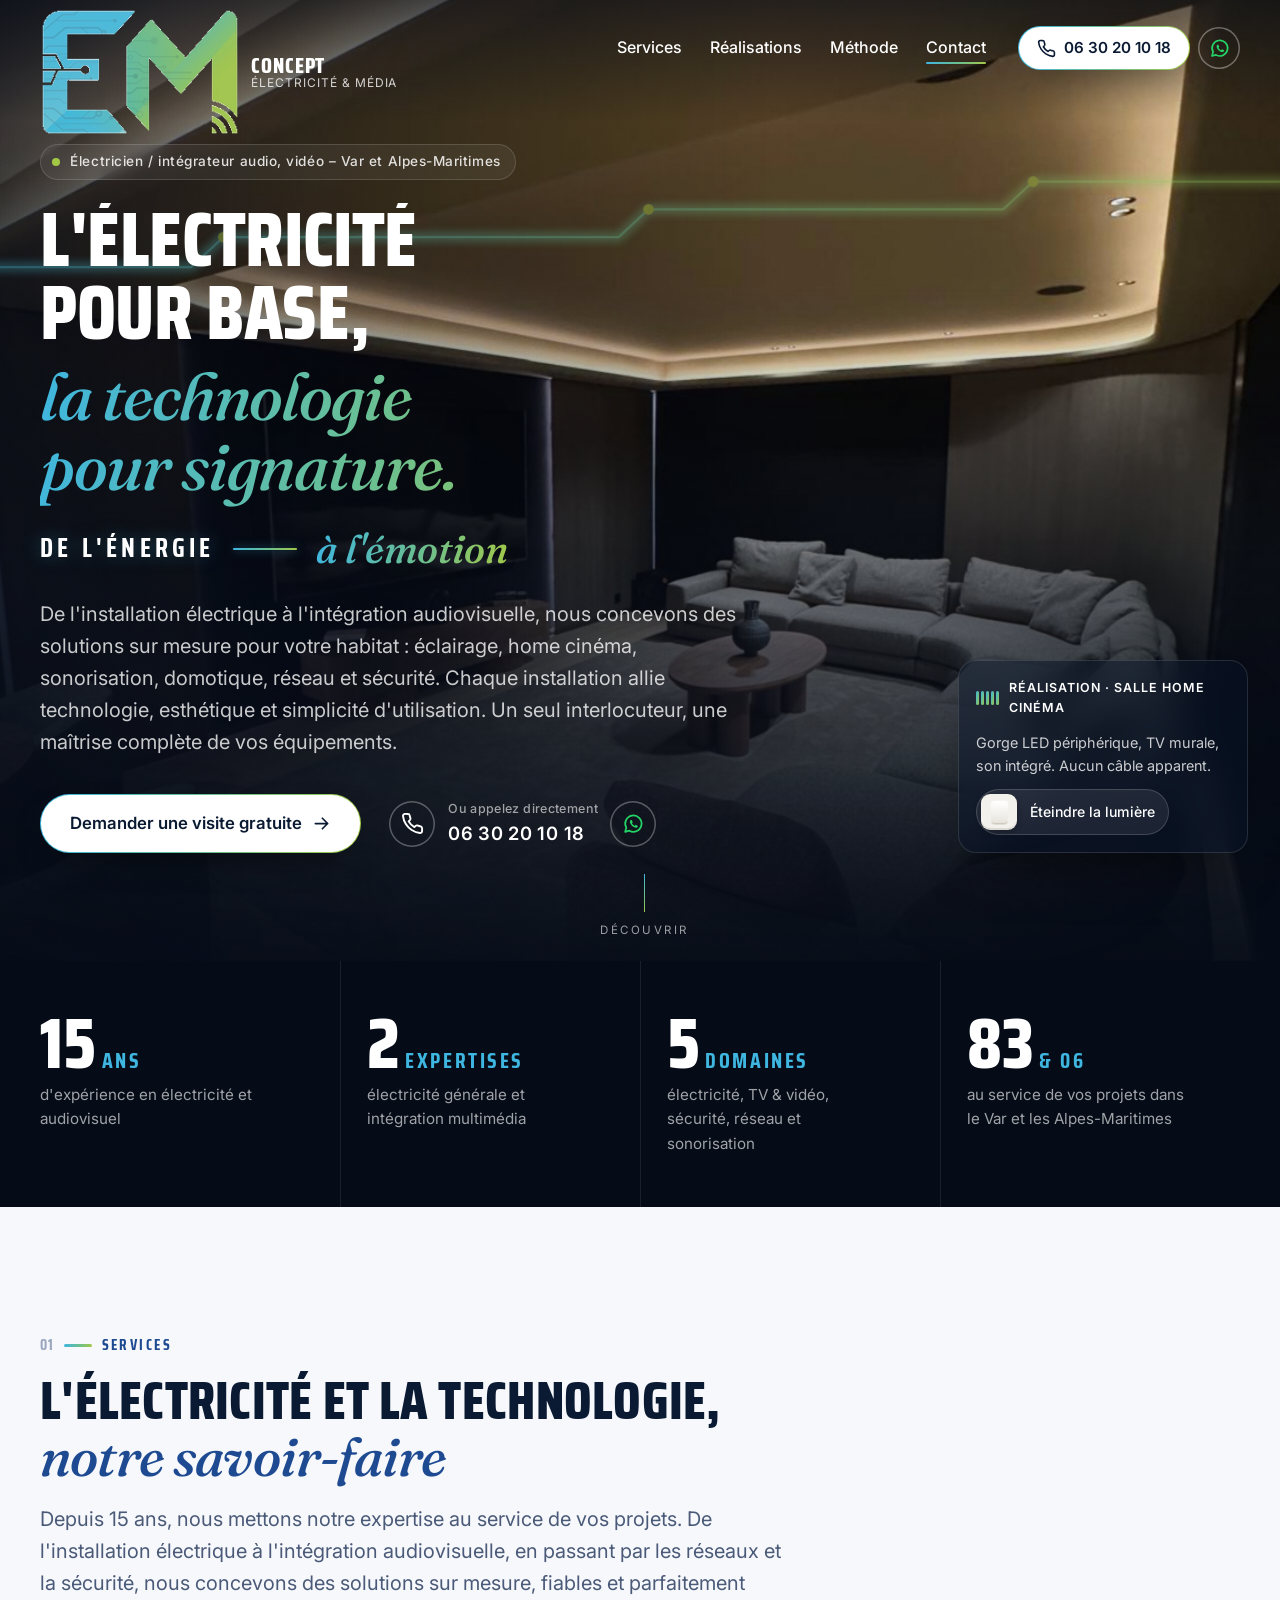
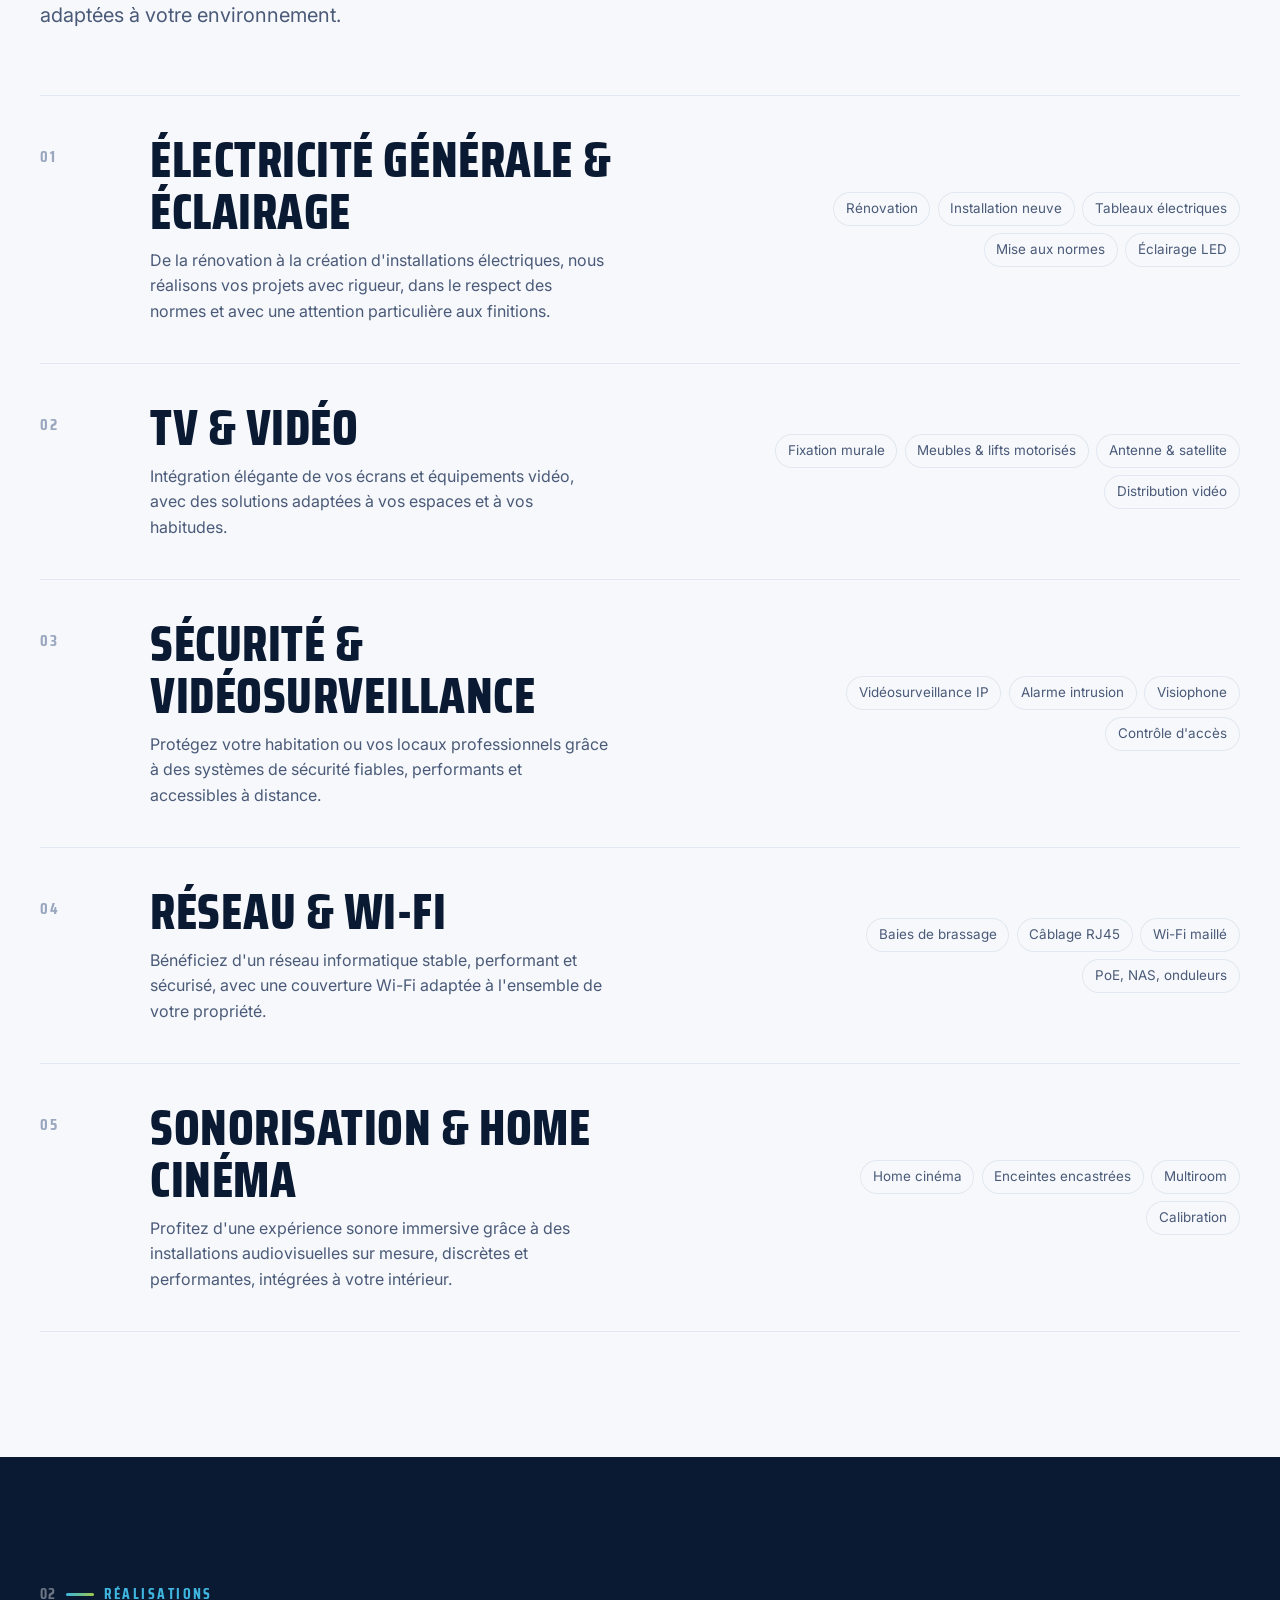
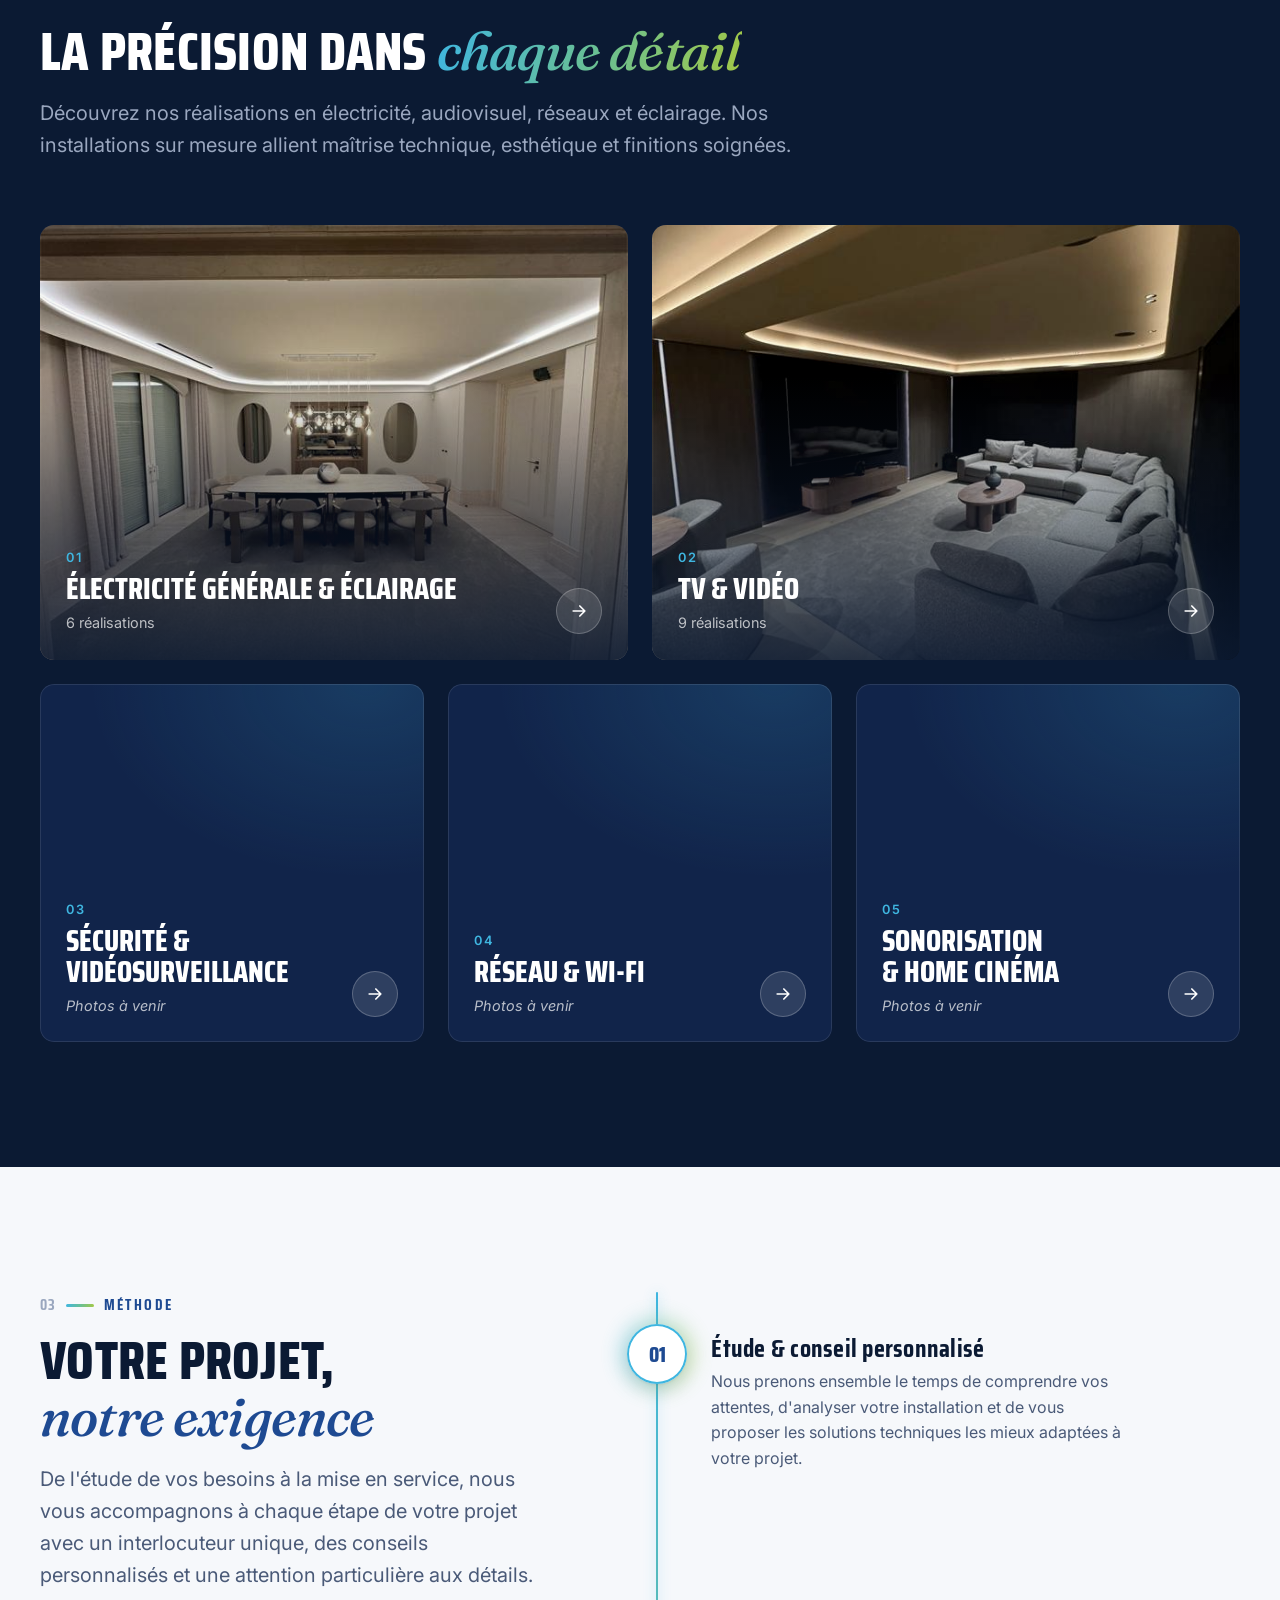
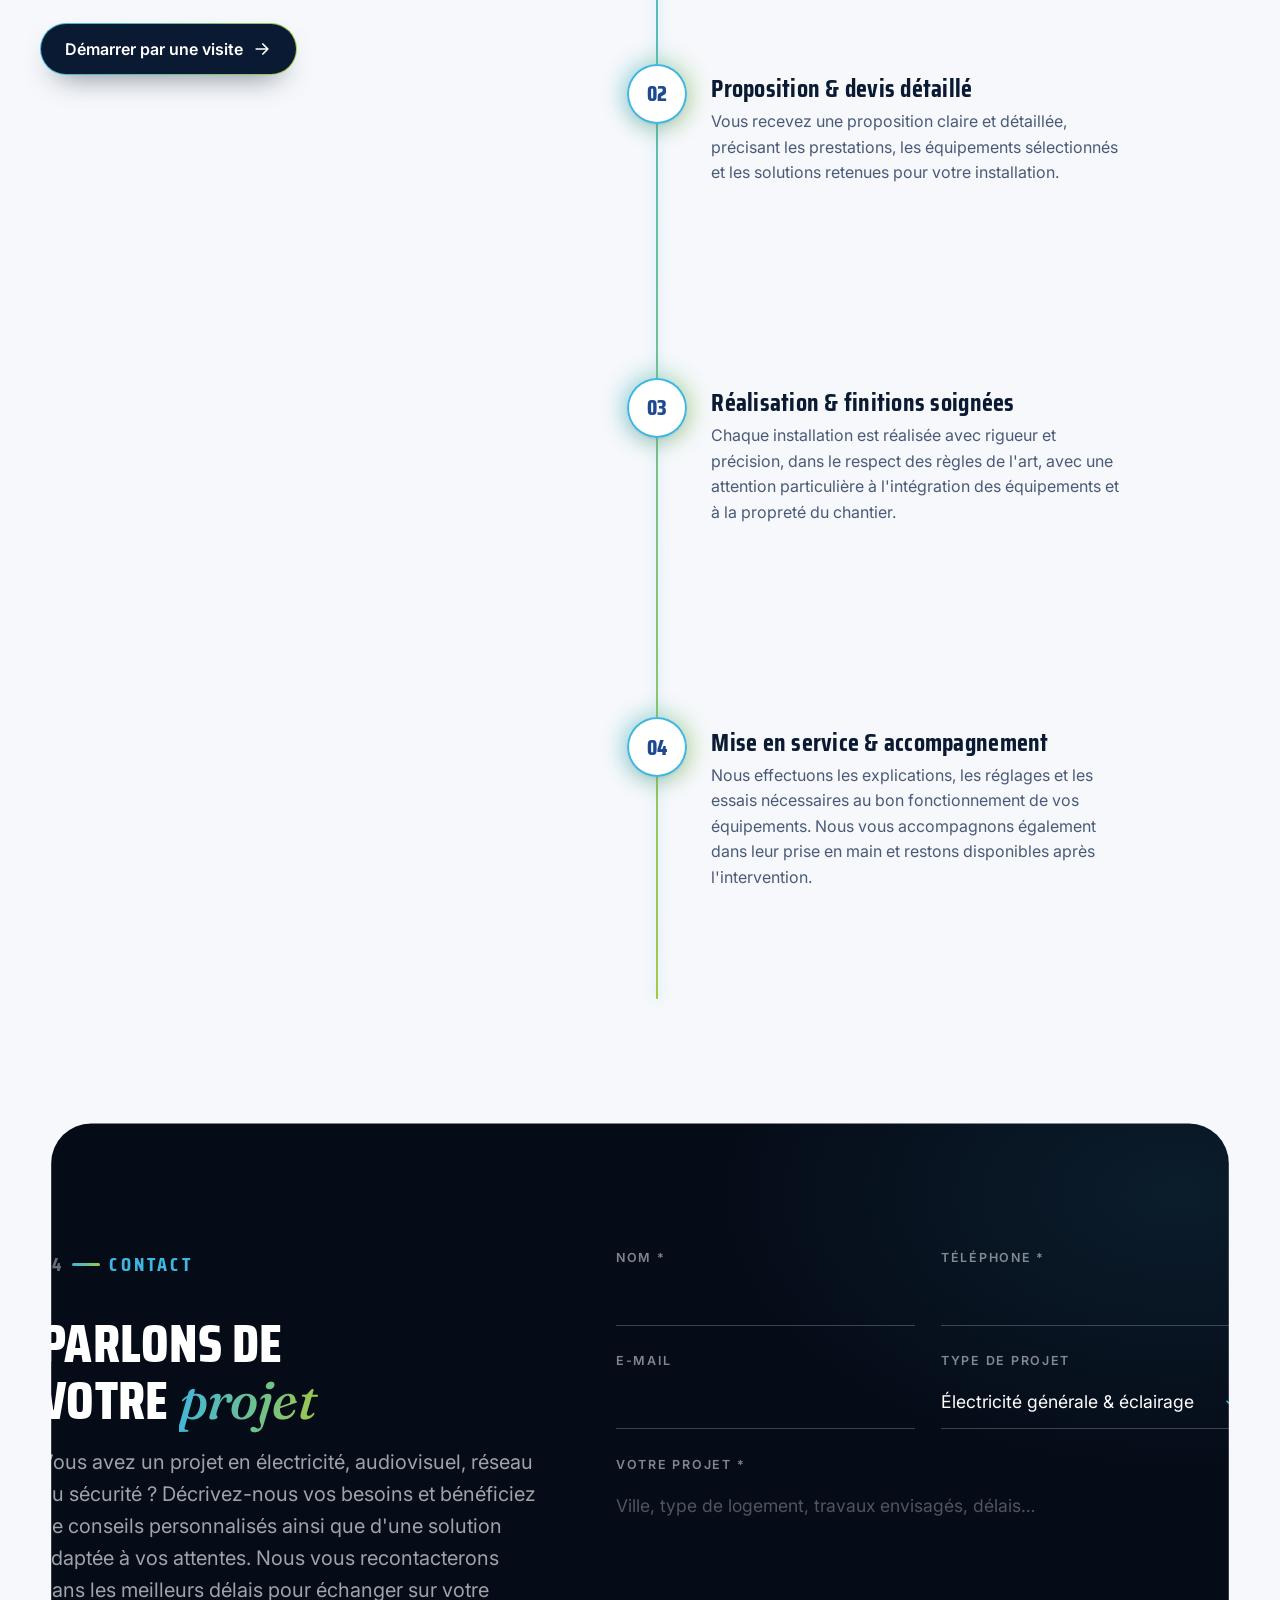
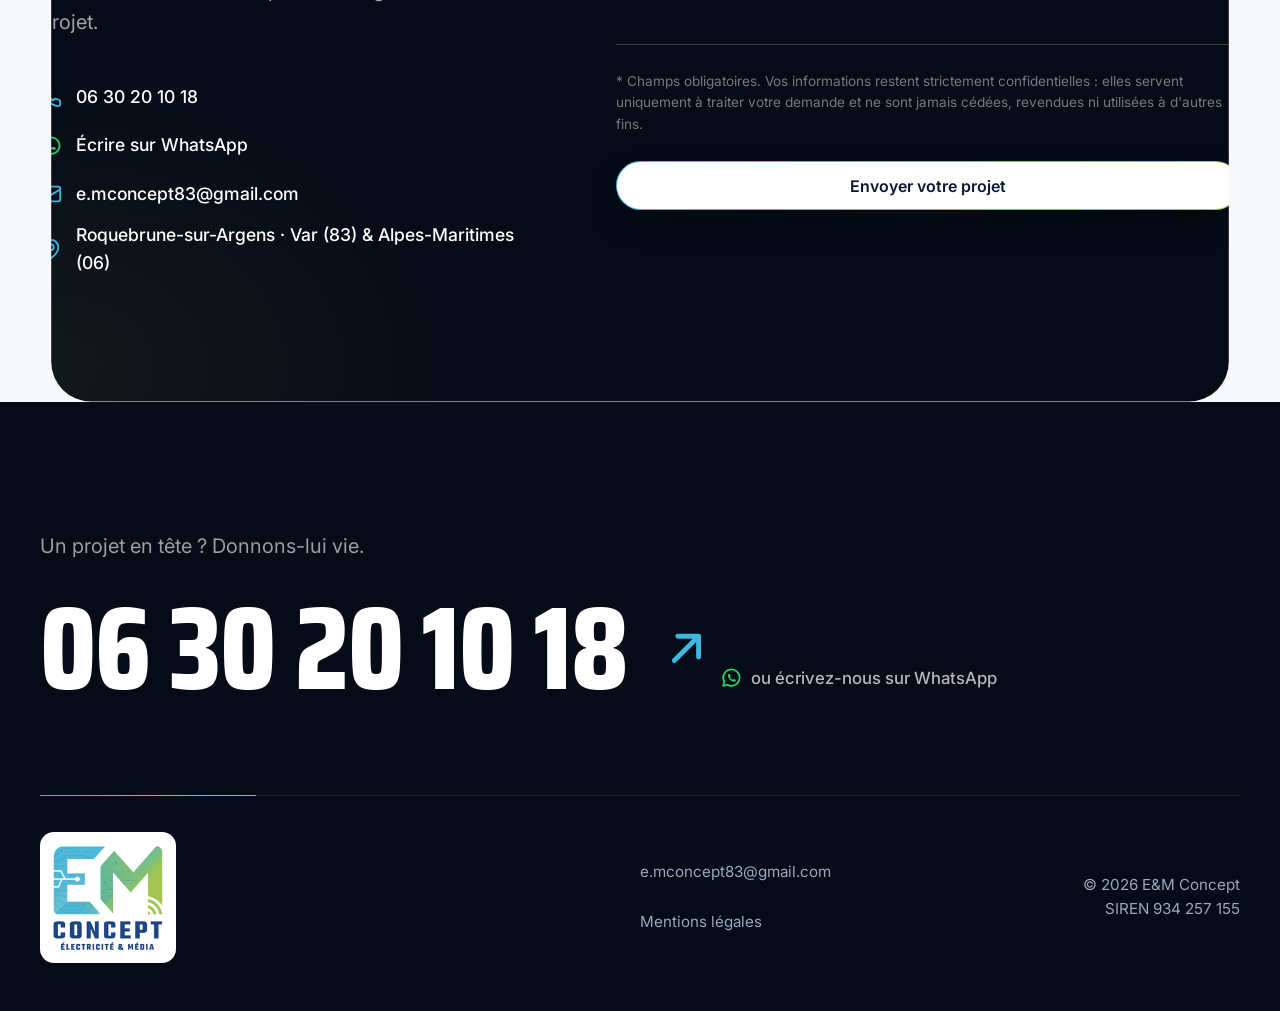
==== index.html @ 1e186b58 "Réalisations : 9 photos pour TV & vidéo, photos sans légende La page TV & vidéo reçoit ses 9 photos " ====
<!doctype html>
<html lang="fr">
<head>
  <meta charset="utf-8">
  <meta name="viewport" content="width=device-width, initial-scale=1">
  <title>EM Concept — Intégrateur son, vidéo &amp; réseau, électricien dans le Var &amp; les Alpes-Maritimes</title>
  <meta name="description" content="EM Concept, intégrateur son et vidéo depuis 15 ans dans le Var et les Alpes-Maritimes : home cinéma, sonorisation, TV, caméras, alarme, réseau Wi-Fi et électricité. Devis gratuit au 06 30 20 10 18.">
  <link rel="canonical" href="https://bourgoisju.github.io/E-Mconcept/">
  <meta name="theme-color" content="#0b1a33">
  <script>document.documentElement.classList.add('js')</script>

  <meta property="og:type" content="website">
  <meta property="og:locale" content="fr_FR">
  <meta property="og:site_name" content="EM Concept">
  <meta property="og:title" content="EM Concept — Électricité &amp; Média, Var &amp; Alpes-Maritimes">
  <meta property="og:description" content="Intégrateur son et vidéo depuis 15 ans : home cinéma, sonorisation, caméras, alarme, réseau Wi-Fi et électricité. Devis gratuit.">
  <meta property="og:url" content="https://bourgoisju.github.io/E-Mconcept/">
  <meta property="og:image" content="https://bourgoisju.github.io/E-Mconcept/assets/img/og-image.jpg">
  <meta property="og:image:width" content="1200">
  <meta property="og:image:height" content="630">
  <meta name="twitter:card" content="summary_large_image">

  <link rel="icon" href="assets/img/favicon.svg" type="image/svg+xml">
  <link rel="apple-touch-icon" href="assets/img/apple-touch-icon.png">
  <link rel="manifest" href="site.webmanifest">

  <link rel="preconnect" href="https://fonts.googleapis.com">
  <link rel="preconnect" href="https://fonts.gstatic.com" crossorigin>
  <link rel="stylesheet" href="https://fonts.googleapis.com/css2?family=Fraunces:ital,opsz,wght@1,9..144,500&family=Inter:wght@400;500;600&family=Saira+Condensed:wght@600;700;800&display=swap">
  <link rel="preload" as="image" href="assets/img/salle-home-cinema-1200.jpg"
        imagesrcset="assets/img/salle-home-cinema-640.jpg 640w, assets/img/salle-home-cinema-1200.jpg 1200w"
        imagesizes="100vw">
  <link rel="stylesheet" href="assets/css/styles.css">
  <script defer src="assets/js/main.js"></script>

  <script type="application/ld+json">
  {
    "@context": "https://schema.org",
    "@type": "Electrician",
    "name": "EM Concept",
    "legalName": "E&M Concept",
    "founder": { "@type": "Person", "name": "Thomas Di Clemente" },
    "description": "Intégrateur son et vidéo depuis 15 ans et électricien : home cinéma, sonorisation, TV, caméras, alarme, réseau Wi-Fi et électricité générale.",
    "url": "https://bourgoisju.github.io/E-Mconcept/",
    "logo": "https://bourgoisju.github.io/E-Mconcept/assets/img/icon-512.png",
    "image": "https://bourgoisju.github.io/E-Mconcept/assets/img/og-image.jpg",
    "telephone": "+33630201018",
    "email": "e.mconcept83@gmail.com",
    "areaServed": [{ "@type": "AdministrativeArea", "name": "Var (83)" }, { "@type": "AdministrativeArea", "name": "Alpes-Maritimes (06)" }],
    "address": { "@type": "PostalAddress", "addressLocality": "Roquebrune-sur-Argens", "postalCode": "83520", "addressRegion": "Var", "addressCountry": "FR" },
    "knowsAbout": ["Home cinéma", "Sonorisation", "Installation TV", "Vidéosurveillance", "Alarme", "Réseau Wi-Fi", "Électricité générale"]
  }
  </script>
</head>
<body>
  <a class="skip-link" href="#main">Aller au contenu</a>

  <header class="site-header" data-header>
    <div class="container header-inner">
      <a class="brand" href="#top" aria-label="EM Concept, retour en haut de page">
        <img src="assets/img/logo-mark-alpha.png" srcset="assets/img/logo-mark-alpha.png 1x, assets/img/logo-mark-alpha-2x.png 2x" width="200" height="128" alt="">
        <span class="brand-text"><strong>Concept</strong><small>Électricité &amp; Média</small></span>
      </a>

      <button class="nav-toggle" type="button" aria-expanded="false" aria-controls="site-nav" data-nav-toggle>
        <span class="nav-toggle-bar" aria-hidden="true"></span>
        <span class="visually-hidden">Menu</span>
      </button>

      <nav id="site-nav" class="site-nav" aria-label="Navigation principale" data-nav>
        <ul>
          <li><a href="#services">Services</a></li>
          <li><a href="#realisations">Réalisations</a></li>
          <li><a href="#methode">Méthode</a></li>
          <li><a href="#contact">Contact</a></li>
        </ul>
        <div class="nav-contact">
          <a class="btn btn-primary btn-sm" href="tel:+33630201018">
            <svg class="icon" aria-hidden="true"><use href="#i-phone"/></svg>06 30 20 10 18
          </a>
          <a class="header-wa" href="https://wa.me/33630201018?text=Bonjour%20EM%20Concept%2C%20je%20vous%20contacte%20depuis%20votre%20site%20pour%20un%20projet%20%3A%20" target="_blank" rel="noopener" data-tip="WhatsApp">
            <svg class="icon" aria-hidden="true"><use href="#i-whatsapp"/></svg>
            <span class="header-wa-label">WhatsApp</span><span class="visually-hidden"> (s'ouvre dans un nouvel onglet)</span>
          </a>
        </div>
      </nav>
    </div>
  </header>

  <main id="main">
    <!-- HERO — « L'électricité pour base, la technologie pour signature. De l'énergie à l'émotion. »
         Layers: dark photo → lit photo (masked by a growing / cursor-following light) → shade → grain → current line.
         Intro: the current runs across the room, then the light spreads from the ceiling cove. -->
    <section class="hero" id="top" data-hero>
      <div class="hero-stage" data-hero-stage>
        <div class="hero-media" data-hero-media>
          <img class="hero-img hero-img--dark"
               src="assets/img/salle-home-cinema-1200.jpg"
               srcset="assets/img/salle-home-cinema-640.jpg 640w, assets/img/salle-home-cinema-1200.jpg 1200w"
               sizes="100vw" width="1200" height="1600" fetchpriority="high"
               alt="Salle home cinéma réalisée par EM Concept : gorge lumineuse LED au plafond, téléviseur mural et grand canapé">
          <img class="hero-img hero-img--lit" aria-hidden="true" alt=""
               src="assets/img/salle-home-cinema-1200.jpg"
               srcset="assets/img/salle-home-cinema-640.jpg 640w, assets/img/salle-home-cinema-1200.jpg 1200w"
               sizes="100vw" width="1200" height="1600">
        </div>
        <div class="hero-shade" aria-hidden="true"></div>
        <div class="hero-grain" aria-hidden="true"></div>
        <svg class="hero-current" viewBox="0 0 1440 900" preserveAspectRatio="xMidYMid slice" aria-hidden="true">
          <defs>
            <linearGradient id="current" x1="0" x2="1">
              <stop offset="0" stop-color="#3fb6e0"/><stop offset=".55" stop-color="#6cc08f"/><stop offset="1" stop-color="#a3c846"/>
            </linearGradient>
            <filter id="glow" x="-20%" y="-50%" width="140%" height="200%"><feGaussianBlur stdDeviation="4"/></filter>
          </defs>
          <g class="current-trace">
            <path class="current-glow" d="M-20 250 H300 L330 222 H700 L728 196 H1060 L1088 170 H1460"/>
            <path class="current-core" d="M-20 250 H300 L330 222 H700 L728 196 H1060 L1088 170 H1460"/>
          </g>
          <circle class="current-node" cx="330" cy="222" r="5"/>
          <circle class="current-node" cx="728" cy="196" r="5"/>
          <circle class="current-node" cx="1088" cy="170" r="5"/>
        </svg>
      </div>

      <div class="container hero-content" data-hero-content>
        <p class="hero-kicker hero-in" style="--i:0">
          <span class="live-dot" aria-hidden="true"></span>
          Électricien / intégrateur audio, vidéo – Var et Alpes-Maritimes
        </p>
        <h1 class="hero-title">
          <span class="line"><span class="hero-in" style="--i:1">L'électricité pour base,</span></span>
          <span class="line"><em class="hero-in" style="--i:2">la technologie pour signature.</em></span>
        </h1>
        <p class="hero-tagline" aria-label="De l'énergie à l'émotion">
          <span class="tg-a" aria-hidden="true">De l'énergie</span>
          <span class="tg-current" aria-hidden="true"><i></i></span>
          <span class="tg-b" aria-hidden="true">à l'émotion</span>
        </p>
        <p class="hero-lead hero-in" style="--i:3">De l'installation électrique à l'intégration audiovisuelle, nous concevons des solutions sur mesure pour votre habitat&nbsp;: éclairage, home cinéma, sonorisation, domotique, réseau et sécurité. Chaque installation allie technologie, esthétique et simplicité d'utilisation. Un seul interlocuteur, une maîtrise complète de vos équipements.</p>
        <div class="hero-actions hero-in" style="--i:4">
          <a class="btn btn-primary btn-lg" href="#contact" data-magnetic>
            Demander une visite gratuite
            <svg class="icon" aria-hidden="true"><use href="#i-arrow"/></svg>
          </a>
          <div class="hero-direct">
            <a class="hero-call" href="tel:+33630201018">
              <span class="hero-call-icon" aria-hidden="true"><svg class="icon"><use href="#i-phone"/></svg></span>
              <span><small>Ou appelez directement</small>06 30 20 10 18</span>
            </a>
            <a class="hero-wa" href="https://wa.me/33630201018?text=Bonjour%20EM%20Concept%2C%20je%20vous%20contacte%20depuis%20votre%20site%20pour%20un%20projet%20%3A%20" target="_blank" rel="noopener" aria-label="Écrire sur WhatsApp (s'ouvre dans un nouvel onglet)" data-tip="WhatsApp">
              <svg class="icon" aria-hidden="true"><use href="#i-whatsapp"/></svg>
            </a>
          </div>
        </div>
      </div>

      <aside class="hero-card hero-in" style="--i:5" aria-label="Réalisation présentée">
        <div class="hero-card-head">
          <span class="eq" aria-hidden="true"><i></i><i></i><i></i><i></i><i></i></span>
          <span>Réalisation · Salle home cinéma</span>
        </div>
        <p>Gorge LED périphérique, TV murale, son intégré. Aucun câble apparent.</p>
        <button class="switch" type="button" aria-pressed="true" data-light-switch>
          <span class="switch-plate" aria-hidden="true"><span class="switch-rocker"></span></span>
          <span class="switch-label" data-switch-label>Éteindre la lumière</span>
        </button>
        <p class="hero-card-hint" data-switch-hint hidden>Promenez la lampe sur la pièce.</p>
      </aside>

      <a class="hero-scroll hero-in" style="--i:6" href="#services" aria-label="Découvrir nos services">
        <span class="hero-scroll-line" aria-hidden="true"></span>
        Découvrir
      </a>
    </section>

    <!-- PREUVES — chiffres-signature, en continuité sombre du hero -->
    <section class="proof" aria-label="EM Concept en quelques chiffres">
      <ul class="container proof-list">
        <li class="reveal"><strong class="proof-fig">15<small>ans</small></strong><span>d'expérience en électricité et audiovisuel</span></li>
        <li class="reveal"><strong class="proof-fig">2<small>expertises</small></strong><span>électricité générale et intégration multimédia</span></li>
        <li class="reveal"><strong class="proof-fig">5<small>domaines</small></strong><span>électricité, TV &amp; vidéo, sécurité, réseau et sonorisation</span></li>
        <li class="reveal"><strong class="proof-fig">83<small>&amp; 06</small></strong><span>au service de vos projets dans le Var et les Alpes-Maritimes</span></li>
      </ul>
    </section>

    <!-- SERVICES — index éditorial ; au survol, la réalisation correspondante apparaît sous le curseur -->
    <section class="section" id="services" aria-labelledby="services-title">
      <div class="container">
        <header class="section-head">
          <p class="eyebrow reveal"><span class="eyebrow-num">01</span>Services</p>
          <h2 id="services-title" class="reveal">L'électricité et la technologie, <em>notre savoir-faire</em></h2>
          <p class="reveal">Depuis 15 ans, nous mettons notre expertise au service de vos projets. De l'installation électrique à l'intégration audiovisuelle, en passant par les réseaux et la sécurité, nous concevons des solutions sur mesure, fiables et parfaitement adaptées à votre environnement.</p>
        </header>

        <ol class="svc-list" data-svc-list>
          <li class="svc reveal">
            <span class="svc-num" aria-hidden="true">01</span>
            <div class="svc-main">
              <h3>Électricité générale &amp; éclairage</h3>
              <p>De la rénovation à la création d'installations électriques, nous réalisons vos projets avec rigueur, dans le respect des normes et avec une attention particulière aux finitions.</p>
            </div>
            <ul class="svc-tags"><li>Rénovation</li><li>Installation neuve</li><li>Tableaux électriques</li><li>Mise aux normes</li><li>Éclairage LED</li></ul>
            <img class="svc-img" src="assets/img/suspensions-cage-escalier-640.jpg" width="640" height="853" loading="lazy" decoding="async" alt="">
          </li>
          <li class="svc reveal">
            <span class="svc-num" aria-hidden="true">02</span>
            <div class="svc-main">
              <h3>TV &amp; vidéo</h3>
              <p>Intégration élégante de vos écrans et équipements vidéo, avec des solutions adaptées à vos espaces et à vos habitudes.</p>
            </div>
            <ul class="svc-tags"><li>Fixation murale</li><li>Meubles &amp; lifts motorisés</li><li>Antenne &amp; satellite</li><li>Distribution vidéo</li></ul>
            <img class="svc-img" src="assets/img/tv-calibration-640.jpg" width="640" height="854" loading="lazy" decoding="async" alt="" style="object-position: 50% 38%">
          </li>
          <li class="svc reveal">
            <span class="svc-num" aria-hidden="true">03</span>
            <div class="svc-main">
              <h3>Sécurité &amp; vidéosurveillance</h3>
              <p>Protégez votre habitation ou vos locaux professionnels grâce à des systèmes de sécurité fiables, performants et accessibles à distance.</p>
            </div>
            <ul class="svc-tags"><li>Vidéosurveillance IP</li><li>Alarme intrusion</li><li>Visiophone</li><li>Contrôle d'accès</li></ul>
            <img class="svc-img" src="assets/img/baie-securite-640.jpg" width="640" height="768" loading="lazy" decoding="async" alt="" style="object-position: 50% 38%">
          </li>
          <li class="svc reveal">
            <span class="svc-num" aria-hidden="true">04</span>
            <div class="svc-main">
              <h3>Réseau &amp; Wi-Fi</h3>
              <p>Bénéficiez d'un réseau informatique stable, performant et sécurisé, avec une couverture Wi-Fi adaptée à l'ensemble de votre propriété.</p>
            </div>
            <ul class="svc-tags"><li>Baies de brassage</li><li>Câblage RJ45</li><li>Wi-Fi maillé</li><li>PoE, NAS, onduleurs</li></ul>
            <img class="svc-img" src="assets/img/telecommande-salle-cinema-640.jpg" width="640" height="853" loading="lazy" decoding="async" alt="" style="object-position: 50% 30%">
          </li>
          <li class="svc reveal">
            <span class="svc-num" aria-hidden="true">05</span>
            <div class="svc-main">
              <h3>Sonorisation &amp; home cinéma</h3>
              <p>Profitez d'une expérience sonore immersive grâce à des installations audiovisuelles sur mesure, discrètes et performantes, intégrées à votre intérieur.</p>
            </div>
            <ul class="svc-tags"><li>Home cinéma</li><li>Enceintes encastrées</li><li>Multiroom</li><li>Calibration</li></ul>
            <img class="svc-img" src="assets/img/salle-cinema-ecran-640.jpg" width="640" height="693" loading="lazy" decoding="async" alt="" style="object-position: 50% 40%">
          </li>
        </ol>
      </div>
      <div class="svc-preview" aria-hidden="true" data-svc-preview><div class="svc-preview-track"></div></div>
    </section>

    <!-- REALISATIONS -->
    <section class="section section-dark" id="realisations" aria-labelledby="work-title">
      <div class="container">
        <header class="section-head">
          <p class="eyebrow reveal"><span class="eyebrow-num">02</span>Réalisations</p>
          <h2 id="work-title" class="reveal">La précision dans <em>chaque détail</em></h2>
          <p class="reveal">Découvrez nos réalisations en électricité, audiovisuel, réseaux et éclairage. Nos installations sur mesure allient maîtrise technique, esthétique et finitions soignées.</p>
        </header>

        <ul class="work-cats">
          <li class="work-cat is-lg reveal">
            <a href="realisations-electricite.html">
              <img src="assets/img/salle-a-manger-gorge-led-640.jpg" srcset="assets/img/salle-a-manger-gorge-led-640.jpg 640w, assets/img/salle-a-manger-gorge-led-1280.jpg 1280w" sizes="(max-width: 600px) 100vw, 50vw" width="640" height="480" loading="lazy" decoding="async" alt="">
              <span class="work-cat-body">
                <span><span class="work-cat-num">01</span><span class="work-cat-title">Électricité générale &amp; éclairage</span><span class="work-cat-count">6 réalisations</span></span>
                <span class="work-cat-go" aria-hidden="true"><svg class="icon"><use href="#i-arrow"/></svg></span>
              </span>
            </a>
          </li>
          <li class="work-cat is-lg reveal">
            <a href="realisations-tv-video.html">
              <img src="assets/img/salon-tv-gorge-led-640.jpg" srcset="assets/img/salon-tv-gorge-led-640.jpg 640w, assets/img/salon-tv-gorge-led-1280.jpg 1280w" sizes="(max-width: 600px) 100vw, 50vw" width="640" height="853" loading="lazy" decoding="async" alt="">
              <span class="work-cat-body">
                <span><span class="work-cat-num">02</span><span class="work-cat-title">TV &amp; vidéo</span><span class="work-cat-count">9 réalisations</span></span>
                <span class="work-cat-go" aria-hidden="true"><svg class="icon"><use href="#i-arrow"/></svg></span>
              </span>
            </a>
          </li>
          <li class="work-cat is-empty reveal">
            <a href="realisations-securite.html">
              <span class="work-cat-body">
                <span><span class="work-cat-num">03</span><span class="work-cat-title">Sécurité &amp; vidéosurveillance</span><span class="work-cat-count">Photos à venir</span></span>
                <span class="work-cat-go" aria-hidden="true"><svg class="icon"><use href="#i-arrow"/></svg></span>
              </span>
            </a>
          </li>
          <li class="work-cat is-empty reveal">
            <a href="realisations-reseau.html">
              <span class="work-cat-body">
                <span><span class="work-cat-num">04</span><span class="work-cat-title">Réseau &amp; Wi-Fi</span><span class="work-cat-count">Photos à venir</span></span>
                <span class="work-cat-go" aria-hidden="true"><svg class="icon"><use href="#i-arrow"/></svg></span>
              </span>
            </a>
          </li>
          <li class="work-cat is-empty reveal">
            <a href="realisations-sonorisation.html">
              <span class="work-cat-body">
                <span><span class="work-cat-num">05</span><span class="work-cat-title">Sonorisation &amp; home cinéma</span><span class="work-cat-count">Photos à venir</span></span>
                <span class="work-cat-go" aria-hidden="true"><svg class="icon"><use href="#i-arrow"/></svg></span>
              </span>
            </a>
          </li>
        </ul>
      </div>
    </section>

    <!-- METHODE -->
    <section class="section" id="methode" aria-labelledby="method-title">
      <div class="container method-grid">
        <header class="section-head method-head">
          <p class="eyebrow reveal"><span class="eyebrow-num">03</span>Méthode</p>
          <h2 id="method-title" class="reveal">Votre projet, <em>notre exigence</em></h2>
          <p class="reveal">De l'étude de vos besoins à la mise en service, nous vous accompagnons à chaque étape de votre projet avec un interlocuteur unique, des conseils personnalisés et une attention particulière aux détails.</p>
          <a class="btn btn-primary reveal" href="#contact" data-magnetic>Démarrer par une visite <svg class="icon" aria-hidden="true"><use href="#i-arrow"/></svg></a>
        </header>
        <ol class="steps" data-steps>
          <li class="step reveal">
            <span class="step-num" aria-hidden="true">01</span>
            <div class="step-body">
              <h3>Étude &amp; conseil personnalisé</h3>
              <p>Nous prenons ensemble le temps de comprendre vos attentes, d'analyser votre installation et de vous proposer les solutions techniques les mieux adaptées à votre projet.</p>
            </div>
          </li>
          <li class="step reveal">
            <span class="step-num" aria-hidden="true">02</span>
            <div class="step-body">
              <h3>Proposition &amp; devis détaillé</h3>
              <p>Vous recevez une proposition claire et détaillée, précisant les prestations, les équipements sélectionnés et les solutions retenues pour votre installation.</p>
            </div>
          </li>
          <li class="step reveal">
            <span class="step-num" aria-hidden="true">03</span>
            <div class="step-body">
              <h3>Réalisation &amp; finitions soignées</h3>
              <p>Chaque installation est réalisée avec rigueur et précision, dans le respect des règles de l'art, avec une attention particulière à l'intégration des équipements et à la propreté du chantier.</p>
            </div>
          </li>
          <li class="step reveal">
            <span class="step-num" aria-hidden="true">04</span>
            <div class="step-body">
              <h3>Mise en service &amp; accompagnement</h3>
              <p>Nous effectuons les explications, les réglages et les essais nécessaires au bon fonctionnement de vos équipements. Nous vous accompagnons également dans leur prise en main et restons disponibles après l'intervention.</p>
            </div>
          </li>
        </ol>
      </div>
    </section>

    <!-- CONTACT -->
    <section class="section section-dark section-contact" id="contact" aria-labelledby="contact-title">
      <div class="container contact-grid">
        <div class="contact-intro">
          <p class="eyebrow reveal"><span class="eyebrow-num">04</span>Contact</p>
          <h2 id="contact-title" class="reveal">Parlons de votre <em>projet</em></h2>
          <p class="reveal">Vous avez un projet en électricité, audiovisuel, réseau ou sécurité&nbsp;? Décrivez-nous vos besoins et bénéficiez de conseils personnalisés ainsi que d'une solution adaptée à vos attentes. Nous vous recontacterons dans les meilleurs délais pour échanger sur votre projet.</p>
          <ul class="contact-list reveal">
            <li>
              <svg class="icon" aria-hidden="true"><use href="#i-phone"/></svg>
              <a href="tel:+33630201018">06 30 20 10 18</a>
            </li>
            <li class="contact-wa">
              <svg class="icon" aria-hidden="true"><use href="#i-whatsapp"/></svg>
              <a href="https://wa.me/33630201018?text=Bonjour%20EM%20Concept%2C%20je%20vous%20contacte%20depuis%20votre%20site%20pour%20un%20projet%20%3A%20" target="_blank" rel="noopener">Écrire sur WhatsApp<span class="visually-hidden"> (s'ouvre dans un nouvel onglet)</span></a>
            </li>
            <li>
              <svg class="icon" aria-hidden="true"><use href="#i-mail"/></svg>
              <a href="mailto:e.mconcept83@gmail.com">e.mconcept83@gmail.com</a>
            </li>
            <li>
              <svg class="icon" aria-hidden="true"><use href="#i-pin"/></svg>
              <span>Roquebrune-sur-Argens · Var (83) &amp; Alpes-Maritimes (06)</span>
            </li>
          </ul>
        </div>

        <form class="contact-form reveal" action="https://formsubmit.co/e.mconcept83@gmail.com" method="POST" data-contact-form novalidate>
          <input type="hidden" name="_subject" value="Nouvelle demande depuis le site EM Concept">
          <input type="hidden" name="_template" value="table">
          <input type="hidden" name="_captcha" value="false">
          <div class="hp" aria-hidden="true">
            <label for="f-honey">Ne pas remplir</label>
            <input id="f-honey" type="text" name="_honey" tabindex="-1" autocomplete="off">
          </div>

          <div class="field-row">
            <div class="field">
              <label for="f-name">Nom <span aria-hidden="true">*</span></label>
              <input id="f-name" name="nom" type="text" autocomplete="name" required aria-describedby="f-name-err">
              <p class="field-error" id="f-name-err" aria-live="polite"></p>
            </div>
            <div class="field">
              <label for="f-phone">Téléphone <span aria-hidden="true">*</span></label>
              <input id="f-phone" name="telephone" type="tel" autocomplete="tel" inputmode="tel" required pattern="[0-9+ .()-]{10,}" aria-describedby="f-phone-err">
              <p class="field-error" id="f-phone-err" aria-live="polite"></p>
            </div>
          </div>

          <div class="field-row">
            <div class="field">
              <label for="f-email">E-mail</label>
              <input id="f-email" name="email" type="email" autocomplete="email" aria-describedby="f-email-err">
              <p class="field-error" id="f-email-err" aria-live="polite"></p>
            </div>
            <div class="field">
              <label for="f-type">Type de projet</label>
              <select id="f-type" name="projet">
                <option>Électricité générale &amp; éclairage</option>
                <option>Sonorisation &amp; home cinéma</option>
                <option>TV &amp; Wi-Fi</option>
                <option>Sécurité &amp; vidéosurveillance</option>
                <option>Dépannage &amp; maintenance</option>
                <option>Autre projet</option>
              </select>
            </div>
          </div>

          <div class="field">
            <label for="f-msg">Votre projet <span aria-hidden="true">*</span></label>
            <textarea id="f-msg" name="message" rows="5" required minlength="10" aria-describedby="f-msg-err" placeholder="Ville, type de logement, travaux envisagés, délais…"></textarea>
            <p class="field-error" id="f-msg-err" aria-live="polite"></p>
          </div>

          <p class="form-note">* Champs obligatoires. Vos informations restent strictement confidentielles&nbsp;: elles servent uniquement à traiter votre demande et ne sont jamais cédées, revendues ni utilisées à d'autres fins.</p>
          <button class="btn btn-primary btn-block" type="submit" data-submit><span class="btn-label">Envoyer votre projet</span><span class="btn-dots" aria-hidden="true"><i></i><i></i><i></i></span></button>
          <p class="form-status" role="status" aria-live="polite" data-form-status></p>
        </form>
      </div>
    </section>
  </main>

  <footer class="site-footer">
    <div class="container">
      <div class="footer-call">
        <p class="footer-kicker reveal">Un projet en tête&nbsp;? Donnons-lui vie.</p>
        <a class="footer-phone reveal" href="tel:+33630201018" aria-label="Appeler le 06 30 20 10 18">
          <span>06 30 20 10 18</span>
          <svg class="icon" aria-hidden="true"><use href="#i-arrow"/></svg>
        </a>
        <a class="footer-wa reveal" href="https://wa.me/33630201018?text=Bonjour%20EM%20Concept%2C%20je%20vous%20contacte%20depuis%20votre%20site%20pour%20un%20projet%20%3A%20" target="_blank" rel="noopener">
          <svg class="icon" aria-hidden="true"><use href="#i-whatsapp"/></svg>
          <span>ou écrivez-nous sur WhatsApp</span><span class="visually-hidden"> (s'ouvre dans un nouvel onglet)</span>
        </a>
        <span class="footer-current" aria-hidden="true"></span>
      </div>
      <div class="footer-inner">
        <a class="footer-brand" href="#top" aria-label="EM Concept, retour en haut de page">
          <img src="assets/img/logo-em-concept.png" srcset="assets/img/logo-em-concept.png 1x, assets/img/logo-em-concept-2x.png 2x" width="200" height="192" alt="" loading="lazy">
        </a>
        <ul class="footer-links">
          <li><a href="mailto:e.mconcept83@gmail.com">e.mconcept83@gmail.com</a></li>
          <li><a href="mentions-legales.html">Mentions légales</a></li>
        </ul>
        <p class="footer-copy">© <span data-year>2026</span> E&amp;M Concept<br>SIREN 934 257 155</p>
      </div>
    </div>
  </footer>

  <!-- Mobile quick contact: one thumb-reach bar, two channels -->
  <nav class="quick-contact" aria-label="Contact rapide">
    <a class="qc-btn qc-call" href="tel:+33630201018" aria-label="Appeler EM Concept au 06 30 20 10 18">
      <svg class="icon" aria-hidden="true"><use href="#i-phone"/></svg><span>Appeler</span>
    </a>
    <a class="qc-btn qc-wa" href="https://wa.me/33630201018?text=Bonjour%20EM%20Concept%2C%20je%20vous%20contacte%20depuis%20votre%20site%20pour%20un%20projet%20%3A%20" target="_blank" rel="noopener" aria-label="Écrire à EM Concept sur WhatsApp (s'ouvre dans un nouvel onglet)">
      <svg class="icon" aria-hidden="true"><use href="#i-whatsapp"/></svg><span>WhatsApp</span>
    </a>
  </nav>

  <!-- Icon sprite -->
  <svg width="0" height="0" style="position:absolute" aria-hidden="true">
    <symbol id="i-whatsapp" viewBox="0 0 24 24"><g fill="none" stroke="currentColor" stroke-width="1.9" stroke-linecap="round" stroke-linejoin="round"><path d="M3.4 20.6 4.7 16A8.9 8.9 0 1 1 8 19.3z"/><path d="M9 8.3c.2-.5.6-.6.9-.6h.5c.2 0 .4.1.5.4l.7 1.7c.1.2 0 .5-.1.6l-.5.6c-.1.2-.1.4 0 .5a6 6 0 0 0 2.6 2.4c.2.1.4.1.5-.1l.6-.7c.2-.2.4-.2.6-.1l1.6.8c.3.1.4.3.4.5 0 .5-.2 1.2-.8 1.5-.6.4-1.7.5-3.3-.2a9.4 9.4 0 0 1-4.3-4.3C8.6 10.1 8.7 9 9 8.3z" fill="currentColor" stroke="none"/></g></symbol>
    <symbol id="i-phone" viewBox="0 0 24 24"><path fill="none" stroke="currentColor" stroke-width="2" stroke-linecap="round" stroke-linejoin="round" d="M22 16.9v3a2 2 0 0 1-2.2 2 19.8 19.8 0 0 1-8.6-3.1 19.5 19.5 0 0 1-6-6A19.8 19.8 0 0 1 2.1 4.2 2 2 0 0 1 4.1 2h3a2 2 0 0 1 2 1.7c.1.9.4 1.8.7 2.7a2 2 0 0 1-.5 2.1L8 9.8a16 16 0 0 0 6 6l1.3-1.3a2 2 0 0 1 2.1-.4c.9.3 1.8.6 2.7.7a2 2 0 0 1 1.7 2z"/></symbol>
    <symbol id="i-mail" viewBox="0 0 24 24"><g fill="none" stroke="currentColor" stroke-width="2" stroke-linecap="round" stroke-linejoin="round"><rect x="2" y="4" width="20" height="16" rx="2"/><path d="m22 7-10 6L2 7"/></g></symbol>
    <symbol id="i-pin" viewBox="0 0 24 24"><g fill="none" stroke="currentColor" stroke-width="2" stroke-linecap="round" stroke-linejoin="round"><path d="M20 10c0 6-8 12-8 12S4 16 4 10a8 8 0 0 1 16 0z"/><circle cx="12" cy="10" r="3"/></g></symbol>
    <symbol id="i-close" viewBox="0 0 24 24"><path fill="none" stroke="currentColor" stroke-width="2" stroke-linecap="round" d="M18 6 6 18M6 6l12 12"/></symbol>
    <symbol id="i-arrow" viewBox="0 0 24 24"><path fill="none" stroke="currentColor" stroke-width="2" stroke-linecap="round" stroke-linejoin="round" d="M5 12h14M13 6l6 6-6 6"/></symbol>
  </svg>
</body>
</html>
---- assets/css/styles.css ----
/* =========================================================
   EM Concept — styles
   Tokens → base → layout → components → sections → motion
   ========================================================= */

:root {
  /* Brand (from logo) */
  --cyan: #3fb6e0;
  --green: #a3c846;
  --navy: #1e4a92;
  --grad: linear-gradient(100deg, var(--cyan) 0%, #6cc08f 55%, var(--green) 100%);

  /* Neutrals */
  --ink-900: #0b1a33;
  --ink-800: #11244a;
  --ink-700: #1b2f57;
  --ink-500: #4a5a78;
  --ink-300: #9aa7bf;
  --paper: #f6f8fb;
  --white: #fff;
  --line: #e2e8f1;

  /* Type */
  --font-display: "Saira Condensed", "Arial Narrow", system-ui, sans-serif;
  --font-body: "Inter", system-ui, -apple-system, "Segoe UI", Roboto, sans-serif;
  --fs-hero: clamp(2.6rem, 1.4rem + 5.4vw, 5.6rem);
  --fs-h2: clamp(2rem, 1.3rem + 2.8vw, 3.4rem);
  --fs-h3: 1.35rem;
  --fs-lead: clamp(1.05rem, 0.98rem + 0.35vw, 1.25rem);

  /* Space & shape */
  --gutter: clamp(1rem, 0.6rem + 2vw, 2rem);
  --section-y: clamp(4.5rem, 3rem + 6vw, 8rem);
  --radius: 14px;
  --radius-lg: 22px;
  --shadow: 0 1px 2px rgb(11 26 51 / 6%), 0 8px 24px -8px rgb(11 26 51 / 18%);
  --shadow-lg: 0 24px 60px -20px rgb(11 26 51 / 40%);
  --header-h: 96px;

  /* Motion tokens — see docs/motion-system.md
     Durations: micro (hover/press) → UI (menus, pills) → component (cards, images) → narrative (headings, sections) → cinematic (hero). */
  --dur-micro: 160ms;
  --dur-ui: 320ms;
  --dur-component: 600ms;
  --dur-narrative: 950ms;
  --dur-cinematic: 1400ms;
  --stagger: 70ms;
  --ease-out: cubic-bezier(.16, 1, .3, 1);      /* entrances: fast start, long settle */
  --ease-in-out: cubic-bezier(.65, 0, .35, 1);  /* on-screen moves: light, FLIP, pills */
  --ease-in: cubic-bezier(.7, 0, .84, 0);       /* exits */
  --ease-back: cubic-bezier(.34, 1.45, .64, 1); /* confirmations: tiny overshoot */
}

/* ---------- Base ---------- */
*, *::before, *::after { box-sizing: border-box; }
html { scroll-behavior: smooth; scroll-padding-top: 104px; -webkit-text-size-adjust: 100%; }
body {
  margin: 0;
  font-family: var(--font-body);
  font-size: 1rem;
  line-height: 1.6;
  color: var(--ink-800);
  background: var(--paper);
  -webkit-font-smoothing: antialiased;
  text-rendering: optimizeLegibility;
}
img, svg { display: block; max-width: 100%; }
img { height: auto; }
a { color: inherit; }
h1, h2, h3 { font-family: var(--font-display); line-height: 1.02; margin: 0; letter-spacing: .005em; color: var(--ink-900); }
h2 { font-size: var(--fs-h2); font-weight: 800; text-transform: uppercase; text-wrap: balance; }
h3 { font-size: var(--fs-h3); font-weight: 700; letter-spacing: .01em; }
p { margin: 0; }
ul, ol { margin: 0; padding: 0; list-style: none; }
button, input, select, textarea { font: inherit; color: inherit; }
button { cursor: pointer; }

:focus-visible { outline: 3px solid var(--cyan); outline-offset: 3px; border-radius: 6px; }

.visually-hidden {
  position: absolute !important; width: 1px; height: 1px; overflow: hidden;
  clip: rect(0 0 0 0); clip-path: inset(50%); white-space: nowrap;
}
.skip-link {
  position: fixed; left: 1rem; top: -100px; z-index: 100;
  background: var(--ink-900); color: var(--white); padding: .75rem 1rem; border-radius: 8px;
  text-decoration: none; font-weight: 600;
}
.skip-link:focus { top: 1rem; }

.icon { width: 1.25em; height: 1.25em; flex: none; }
.container { width: min(1200px, 100% - 2 * var(--gutter)); margin-inline: auto; }

.eyebrow {
  display: inline-flex; align-items: center; gap: .6rem;
  font-family: var(--font-display); font-weight: 700; font-size: .95rem;
  letter-spacing: .16em; text-transform: uppercase; color: var(--navy);
  margin-bottom: 1rem;
}
.eyebrow::before { content: ""; width: 28px; height: 3px; border-radius: 3px; background: var(--grad); }
/* Editorial numbering: 01 ── SERVICES */
.eyebrow-num { order: -1; font-variant-numeric: tabular-nums; letter-spacing: .08em; color: var(--ink-300); }
.section-dark .eyebrow-num { color: rgb(255 255 255 / 40%); }

/* Typographic signature: condensed capitals + one serif italic accent per title.
   Accent = solid navy on light (contrast), the "current" gradient on dark. */
h2 em, .work-page h1 em {
  font-family: "Fraunces", Georgia, serif; font-style: italic; font-weight: 500;
  text-transform: none; letter-spacing: -.015em; color: var(--navy); padding-right: .04em;
}
.section-dark h2 em, .section-dark h1 em { background: var(--grad); -webkit-background-clip: text; background-clip: text; color: transparent; padding-bottom: .18em; margin-bottom: -.18em; -webkit-box-decoration-break: clone; box-decoration-break: clone; }

.grad {
  background: var(--grad); -webkit-background-clip: text; background-clip: text; color: transparent;
}

/* ---------- Buttons ---------- */
.btn {
  --pad-y: .95rem; --pad-x: 1.5rem;
  display: inline-flex; align-items: center; justify-content: center; gap: .55rem;
  padding: var(--pad-y) var(--pad-x); border-radius: 999px; border: 0;
  font-weight: 600; font-size: 1rem; line-height: 1; text-decoration: none; white-space: nowrap;
  transition: transform .25s var(--ease-out), box-shadow .25s var(--ease-out), background-color .2s;
}
.btn-sm { --pad-y: .7rem; --pad-x: 1.1rem; font-size: .95rem; }
.btn-block { width: 100%; }
/* Primary: a solid pill with a hairline "cable" edge in the brand gradient.
   The gradient is reserved for the current (lines, edges, accents), never used as a flat fill. */
.btn-primary {
  --fill: var(--ink-900);
  color: var(--white);
  border: 1.5px solid transparent;
  background: linear-gradient(var(--fill), var(--fill)) padding-box, var(--grad) border-box;
  box-shadow: 0 14px 30px -16px rgb(11 26 51 / 70%);
}
.btn-primary:hover { transform: translateY(-2px); box-shadow: 0 18px 36px -16px rgb(11 26 51 / 75%), 0 0 0 4px rgb(63 182 224 / 12%); }
.hero .btn-primary, .section-dark .btn-primary, .site-footer .btn-primary,
.site-header:not(.is-scrolled):not(.is-open):not(.is-solid) .btn-primary { --fill: var(--white); color: var(--ink-900); box-shadow: 0 14px 34px -14px rgb(0 0 0 / 60%); }
.btn-ghost {
  color: var(--white); background: rgb(255 255 255 / 8%);
  box-shadow: inset 0 0 0 1.5px rgb(255 255 255 / 45%);
  backdrop-filter: blur(6px);
}
.btn-ghost:hover { background: rgb(255 255 255 / 16%); transform: translateY(-2px); }

/* ---------- Header ---------- */
.site-header {
  position: fixed; inset: 0 0 auto; z-index: 50; height: var(--header-h);
  color: var(--white);
  transition: background-color .35s, box-shadow .35s, color .35s, backdrop-filter .35s;
}
.site-header.is-scrolled, .site-header.is-open {
  background: rgb(255 255 255 / 92%); color: var(--ink-900);
  backdrop-filter: saturate(1.4) blur(12px);
  box-shadow: 0 1px 0 var(--line);
}
/* Transparent state: a soft scrim keeps the logo and links readable over bright parts of the photo. */
.site-header::before {
  content: ""; position: absolute; inset: 0 0 -24px; z-index: -1; pointer-events: none;
  background: linear-gradient(180deg, rgb(5 11 23 / 60%), rgb(5 11 23 / 0%));
  transition: opacity var(--dur-ui);
}
.site-header.is-scrolled::before, .site-header.is-open::before, .site-header.is-solid::before { opacity: 0; }
.header-inner { height: 100%; display: flex; align-items: center; justify-content: space-between; gap: 1rem; }
.brand { display: flex; align-items: center; gap: .7rem; text-decoration: none; align-self: flex-start; margin-top: 8px; transform-origin: left top; }
.brand img { width: 200px; height: auto; }
@media (max-width: 860px) { :root { --header-h: 84px; } .brand img { width: 140px; } }
.brand-text { display: flex; flex-direction: column; line-height: 1.05; }
.brand-text strong { font-family: var(--font-display); font-size: 1.35rem; font-weight: 800; letter-spacing: .04em; text-transform: uppercase; }
.brand-text small { font-size: .75rem; letter-spacing: .08em; text-transform: uppercase; opacity: .8; }

.site-nav { display: flex; align-items: center; gap: 2rem; }
.site-nav ul { display: flex; gap: 1.75rem; }
.site-nav ul a {
  position: relative; text-decoration: none; font-weight: 500; padding-block: .4rem;
}
.site-nav ul a::after {
  content: ""; position: absolute; left: 0; right: 0; bottom: 0; height: 2px; border-radius: 2px;
  background: var(--grad); transform: scaleX(0); transform-origin: left; transition: transform .35s var(--ease-out);
}
.site-nav ul a:hover::after, .site-nav ul a[aria-current="true"]::after { transform: scaleX(1); }

/* Header contact: phone pill + WhatsApp icon (label shown as a tooltip on desktop, as text in the mobile menu) */
.nav-contact { display: flex; align-items: center; gap: .5rem; }
.header-wa {
  position: relative; display: inline-grid; place-items: center; width: 42px; height: 42px; border-radius: 50%;
  color: var(--wa, #25d366); text-decoration: none;
  box-shadow: inset 0 0 0 1.5px rgb(255 255 255 / 35%);
  transition: background-color var(--dur-ui), box-shadow var(--dur-ui);
}
.site-header.is-scrolled .header-wa, .site-header.is-solid .header-wa { box-shadow: inset 0 0 0 1.5px var(--line); }
.header-wa:hover { background: rgb(37 211 102 / 14%); box-shadow: inset 0 0 0 1.5px var(--wa, #25d366); }
.header-wa .icon { width: 21px; height: 21px; }
.header-wa-label {
  position: absolute; top: calc(100% + 8px); left: 50%; translate: -50% -4px;
  padding: .3rem .6rem; border-radius: 8px; font-size: .78rem; font-weight: 600; white-space: nowrap;
  color: var(--ink-900); background: var(--white); box-shadow: var(--shadow);
  opacity: 0; pointer-events: none; transition: opacity var(--dur-ui), translate var(--dur-ui) var(--ease-out);
}
.header-wa:hover .header-wa-label, .header-wa:focus-visible .header-wa-label { opacity: 1; translate: -50% 0; }

.nav-toggle {
  display: none; width: 44px; height: 44px; border: 0; background: transparent; position: relative; color: inherit;
}
.nav-toggle-bar, .nav-toggle-bar::before, .nav-toggle-bar::after {
  position: absolute; left: 11px; width: 22px; height: 2px; border-radius: 2px; background: currentColor;
  transition: transform .3s var(--ease-out), opacity .2s;
}
.nav-toggle-bar { top: 21px; }
.nav-toggle-bar::before { content: ""; left: 0; top: -7px; }
.nav-toggle-bar::after { content: ""; left: 0; top: 7px; }
.nav-toggle[aria-expanded="true"] .nav-toggle-bar { background: transparent; }
.nav-toggle[aria-expanded="true"] .nav-toggle-bar::before { transform: translateY(7px) rotate(45deg); }
.nav-toggle[aria-expanded="true"] .nav-toggle-bar::after { transform: translateY(-7px) rotate(-45deg); }

@media (max-width: 860px) {
  .nav-toggle { display: block; }
  .site-nav {
    position: fixed; inset: var(--header-h) 0 auto; flex-direction: column; align-items: stretch; gap: 1.25rem;
    padding: 1.5rem var(--gutter) 2rem; background: var(--white); color: var(--ink-900);
    box-shadow: 0 20px 40px -20px rgb(11 26 51 / 35%);
    transform: translateY(-8px); opacity: 0; visibility: hidden;
    transition: opacity .25s, transform .3s var(--ease-out), visibility 0s .3s;
  }
  .site-nav.is-open { opacity: 1; transform: none; visibility: visible; transition: opacity .25s, transform .3s var(--ease-out); }
  .site-nav ul { flex-direction: column; gap: .25rem; }
  .site-nav ul a { display: block; padding: .8rem 0; font-size: 1.15rem; border-bottom: 1px solid var(--line); }
  .site-nav ul a::after { display: none; }
  .brand-text small { display: none; }
  /* Mobile menu: the two ways to reach you, side by side, same weight */
  .nav-contact { display: grid; grid-template-columns: 1fr 1fr; gap: .6rem; }
  .nav-contact > * { height: 52px; }
  .nav-contact .btn { --pad-y: 0; }
  .header-wa {
    display: inline-flex; gap: .5rem; width: auto; padding: 0 1rem; border-radius: 999px;
    font-weight: 600; font-size: .95rem; color: var(--ink-900); box-shadow: inset 0 0 0 1.5px var(--line);
  }
  .header-wa .icon { color: var(--wa, #25d366); }
  .header-wa-label { position: static; translate: none; opacity: 1; padding: 0; background: none; box-shadow: none; font-size: inherit; color: inherit; }
}

/* ---------- Hero ----------
   Signature: « L'électricité pour base, la technologie pour signature. De l'énergie à l'émotion. »
   --r  radius of the light (animated, registered below)
   --lx/--ly  light origin, --sp  scroll progress 0→1, --tx/--ty  pointer parallax */
@property --r { syntax: "<length>"; inherits: true; initial-value: 0px; }

.hero {
  --r: 0px; --lx: 50%; --ly: 18%; --sp: 0; --tx: 0px; --ty: 0px;
  position: relative; isolation: isolate;
  min-height: max(680px, 100svh);
  display: grid; align-items: end;
  padding: calc(var(--header-h) + 3rem) 0 clamp(5.5rem, 12vh, 8rem);
  color: var(--white); background: #050b17;
  overflow: clip;
  transition: --r 2.2s cubic-bezier(.65, 0, .35, 1);
}
.hero.is-lit { --r: 170vmax; }
.hero.is-torch { --r: 230px; transition: --r .6s var(--ease-out); }

/* Stage: shrinks into a framed "screen" as you scroll */
.hero-stage {
  position: absolute; inset: 0; z-index: -1; overflow: hidden;
  clip-path: inset(calc(var(--sp) * 5%) calc(var(--sp) * 4%) round calc(var(--sp) * 32px));
}
.hero-media {
  position: absolute; inset: -3%;
  transform: translate3d(var(--tx), var(--ty), 0) scale(calc(1.02 + var(--sp) * .08));
  transition: transform .9s var(--ease-out);
}
.hero-img { position: absolute; inset: 0; width: 100%; height: 100%; object-fit: cover; object-position: 50% 42%; }
.hero-img--dark { filter: brightness(.22) saturate(.4) contrast(1.1); }
.hero-img--lit {
  filter: brightness(.95) saturate(1.05);
  -webkit-mask-image: radial-gradient(circle var(--r) at var(--lx) var(--ly), #000 55%, transparent 100%);
          mask-image: radial-gradient(circle var(--r) at var(--lx) var(--ly), #000 55%, transparent 100%);
}

.hero-shade {
  position: absolute; inset: 0; pointer-events: none;
  background:
    radial-gradient(120% 90% at 70% 30%, transparent 40%, rgb(5 11 23 / 55%) 100%),
    linear-gradient(0deg, rgb(5 11 23 / 96%) 0%, rgb(5 11 23 / 70%) 32%, rgb(5 11 23 / 0%) 70%),
    linear-gradient(90deg, rgb(5 11 23 / 70%) 0%, rgb(5 11 23 / 0%) 60%);
}
.hero-grain {
  position: absolute; inset: -50%; pointer-events: none; opacity: .09; mix-blend-mode: overlay;
  background-image: url("data:image/svg+xml,%3Csvg xmlns='http://www.w3.org/2000/svg' width='160' height='160'%3E%3Cfilter id='n'%3E%3CfeTurbulence type='fractalNoise' baseFrequency='.9' numOctaves='2' stitchTiles='stitch'/%3E%3C/filter%3E%3Crect width='100%25' height='100%25' filter='url(%23n)'/%3E%3C/svg%3E");
  animation: grain 1.2s steps(6) infinite;
}
@keyframes grain {
  0% { transform: translate(0, 0); } 20% { transform: translate(-4%, 3%); } 40% { transform: translate(3%, -5%); }
  60% { transform: translate(-6%, -2%); } 80% { transform: translate(5%, 4%); } 100% { transform: translate(0, 0); }
}

/* The current: a gradient trace that runs across the room before the light comes on */
.hero-current { position: absolute; inset: 0; width: 100%; height: 100%; pointer-events: none; transition: opacity 1.6s .4s; }
.hero-current path { fill: none; stroke: url(#current); stroke-linecap: round; stroke-linejoin: round; stroke-dasharray: 1700; stroke-dashoffset: 1700; }
.current-core { stroke-width: 2; }
.current-glow { stroke-width: 8; filter: url(#glow); opacity: .8; }
.current-node { fill: #a3c846; opacity: 0; transform-box: fill-box; transform-origin: center; }
.hero.is-powered .hero-current path { animation: current 1.3s cubic-bezier(.7, 0, .3, 1) forwards; }
.hero.is-powered .current-node { animation: node .5s var(--ease-out) forwards; }
.hero.is-powered .current-node:nth-of-type(1) { animation-delay: .35s; }
.hero.is-powered .current-node:nth-of-type(2) { animation-delay: .6s; }
.hero.is-powered .current-node:nth-of-type(3) { animation-delay: .85s; }
.hero.is-lit .hero-current { opacity: .45; }
.hero.is-torch .hero-current { opacity: .2; }
@keyframes current { to { stroke-dashoffset: 0; } }
@keyframes node { 0% { opacity: 0; transform: scale(.2); } 60% { opacity: 1; transform: scale(1.8); } 100% { opacity: 1; transform: scale(1); } }

/* Content */
.hero-content {
  transform: translate3d(0, calc(var(--sp) * -70px), 0);
  opacity: calc(1 - var(--sp) * 1.4);
}
.hero-kicker {
  display: inline-flex; align-items: center; gap: .65rem; margin-bottom: 1.4rem;
  padding: .45rem .95rem .45rem .75rem; border-radius: 999px;
  font-size: .85rem; font-weight: 500; letter-spacing: .04em; color: rgb(255 255 255 / 85%);
  background: rgb(255 255 255 / 6%); box-shadow: inset 0 0 0 1px rgb(255 255 255 / 14%); backdrop-filter: blur(8px);
}
.live-dot { width: 8px; height: 8px; border-radius: 50%; background: var(--green); animation: live 2.2s infinite; }
@keyframes live { 0% { box-shadow: 0 0 0 0 rgb(163 200 70 / 65%); } 70%, 100% { box-shadow: 0 0 0 10px rgb(163 200 70 / 0%); } }

/* Signature: « L'électricité pour base, la technologie pour signature. » — longer than the old slogan,
   so the scale is a step smaller and lines may wrap inside their mask. */
.hero-title {
  display: grid; gap: .08em; margin-bottom: 1.25rem; max-width: 17ch;
  font-size: max(2.4rem, min(clamp(2.4rem, 1rem + 4.8vw, 6rem), 10svh));
  line-height: .95; color: var(--white); text-wrap: balance;
}
/* Devise « De l'énergie à l'émotion » — the site's story in one line:
   the word "énergie" powers on like a neon, the current runs, "émotion" lights up.
   Then a spark travels the wire every 3.6 s and the word glows as it arrives. */
.hero-tagline {
  --tg-w: clamp(44px, 5vw, 88px);
  display: flex; flex-wrap: wrap; align-items: center; gap: .35em .7em; margin-bottom: 1.8rem;
  font-family: var(--font-display); font-weight: 700; font-size: clamp(1.1rem, .85rem + 1vw, 1.7rem); line-height: 1.1;
  letter-spacing: .16em; text-transform: uppercase; color: var(--white);
}
.tg-a { text-shadow: 0 0 18px rgb(63 182 224 / 35%); }
.tg-current { position: relative; width: var(--tg-w); height: 2px; border-radius: 2px; background: rgb(255 255 255 / 16%); }
.tg-current::before {
  content: ""; position: absolute; inset: 0; border-radius: inherit; background: var(--grad);
  box-shadow: 0 0 10px rgb(63 182 224 / 60%); transform-origin: left;
}
.tg-current i {
  position: absolute; left: -5px; top: 50%; width: 10px; height: 10px; margin-top: -5px; border-radius: 50%; opacity: 0;
  background: #fff; box-shadow: 0 0 8px 2px rgb(63 182 224 / 90%), 0 0 22px 6px rgb(163 200 70 / 45%);
}
.tg-b {
  font-family: "Fraunces", Georgia, serif; font-style: italic; font-weight: 500; text-transform: none; letter-spacing: -.01em;
  font-size: 1.5em; line-height: 1.05; padding: 0 .08em .18em 0; margin-bottom: -.18em;
  background: var(--grad); -webkit-background-clip: text; background-clip: text; color: transparent;
}

/* Entrance (after the light comes on) */
.js .hero .tg-a { opacity: 0; }
.js .hero .tg-current::before { transform: scaleX(0); }
.js .hero .tg-b { opacity: 0; clip-path: inset(-.2em 100% -.3em 0); }
.js .hero.is-ready .tg-a { animation: tg-flicker 1s steps(1, end) 1.25s forwards; }
.js .hero.is-ready .tg-current::before { transform: scaleX(1); transition: transform 700ms var(--ease-in-out) 2.1s; }
.js .hero.is-ready .tg-b { opacity: 1; clip-path: inset(-.2em -.2em -.3em 0); transition: opacity 200ms 2.6s, clip-path 1100ms var(--ease-out) 2.6s; }
@keyframes tg-flicker {
  0% { opacity: 0; } 8% { opacity: 1; } 14% { opacity: .15; } 22% { opacity: .9; } 28% { opacity: .3; } 40%, 100% { opacity: 1; }
}

/* Idle loop: spark along the wire, "émotion" glows on arrival */
.js .hero.is-ready .tg-current i { animation: tg-spark 3.6s var(--ease-in-out) 3.8s infinite; }
.js .hero.is-ready .tg-b { animation: tg-glow 3.6s ease-out 3.8s infinite; }
@keyframes tg-spark {
  0% { opacity: 0; transform: translateX(0) scale(.6); }
  8% { opacity: 1; transform: translateX(0) scale(1); }
  55% { opacity: 1; transform: translateX(var(--tg-w)) scale(1); }
  65%, 100% { opacity: 0; transform: translateX(var(--tg-w)) scale(1.6); }
}
@keyframes tg-glow {
  0%, 50%, 100% { filter: drop-shadow(0 0 0 rgb(108 192 143 / 0%)); }
  62% { filter: drop-shadow(0 0 14px rgb(108 192 143 / 75%)); }
}
.hero.is-offscreen .tg-current i, .hero.is-offscreen .tg-b { animation-play-state: paused; }
@media (prefers-reduced-motion: reduce) {
  .tg-current i { display: none; }
  .js .hero .tg-a, .js .hero .tg-b { opacity: 1; clip-path: none; animation: none; }
  .js .hero .tg-current::before { transform: none; }
}
.hero-title .line { display: block; overflow: clip; padding-bottom: .2em; margin-bottom: -.12em; }
.hero-title .line > * { display: inline-block; }
.hero-title .line:first-child > * { font-weight: 800; text-transform: uppercase; letter-spacing: -.005em; }
.hero-title em {
  font-family: "Fraunces", Georgia, serif; font-style: italic; font-weight: 500; letter-spacing: -.02em;
  font-size: .86em; line-height: 1.05; padding-right: .08em;
  /* background-clip:text only paints inside the box: extend it so descenders (g, p, j) get the gradient too */
  padding-bottom: .18em; margin-bottom: -.18em;
  background: var(--grad); -webkit-background-clip: text; background-clip: text; color: transparent;
  -webkit-box-decoration-break: clone; box-decoration-break: clone;
}
.hero-lead { font-size: var(--fs-lead); max-width: 54ch; color: rgb(255 255 255 / 78%); margin-bottom: 2.2rem; }
.hero-actions { display: flex; flex-wrap: wrap; align-items: center; gap: 1rem 1.75rem; }
.btn-lg { --pad-y: 1.15rem; --pad-x: 1.8rem; font-size: 1.05rem; }
.btn-lg .icon { transition: transform .35s var(--ease-out); }
.btn-lg:hover .icon { transform: translateX(4px); }
.hero-call { display: inline-flex; align-items: center; gap: .8rem; text-decoration: none; font-weight: 600; font-size: 1.15rem; letter-spacing: .02em; }
.hero-call small { display: block; font-size: .78rem; font-weight: 500; color: rgb(255 255 255 / 60%); }
.hero-call-icon {
  width: 46px; height: 46px; border-radius: 50%; display: grid; place-items: center; flex: none;
  box-shadow: inset 0 0 0 1.5px rgb(255 255 255 / 30%); transition: background-color .25s, box-shadow .25s;
}
.hero-call:hover .hero-call-icon { background: rgb(255 255 255 / 10%); box-shadow: inset 0 0 0 1.5px var(--cyan); }

/* Project card (bottom right) */
.hero-card {
  position: absolute; right: var(--gutter); bottom: clamp(5.5rem, 12vh, 8rem); width: 290px;
  display: grid; gap: .8rem; padding: 1.1rem 1.15rem 1.15rem; border-radius: 18px;
  color: rgb(255 255 255 / 78%); font-size: .9rem;
  background: rgb(10 20 40 / 45%); box-shadow: inset 0 0 0 1px rgb(255 255 255 / 12%), 0 30px 60px -30px rgb(0 0 0 / 70%);
  backdrop-filter: blur(16px) saturate(1.3);
}
.hero-card-head { display: flex; align-items: center; gap: .6rem; color: var(--white); font-weight: 600; font-size: .78rem; letter-spacing: .08em; text-transform: uppercase; }
.hero-card-hint { font-size: .8rem; color: var(--cyan); }
.eq { display: inline-flex; align-items: flex-end; gap: 2px; height: 14px; }
.eq i { width: 3px; height: 100%; border-radius: 2px; background: var(--grad); transform-origin: bottom; animation: eq 1.1s ease-in-out infinite; }
.eq i:nth-child(2) { animation-delay: -.4s; } .eq i:nth-child(3) { animation-delay: -.2s; }
.eq i:nth-child(4) { animation-delay: -.7s; } .eq i:nth-child(5) { animation-delay: -.5s; }
@keyframes eq { 0%, 100% { transform: scaleY(.25); } 50% { transform: scaleY(1); } }

.switch {
  display: inline-flex; align-items: center; gap: .8rem; padding: .3rem .9rem .3rem .3rem; justify-self: start;
  border: 0; border-radius: 999px; background: rgb(255 255 255 / 8%); color: var(--white);
  font-size: .88rem; font-weight: 500; box-shadow: inset 0 0 0 1px rgb(255 255 255 / 16%);
  transition: background-color .2s;
}
.switch:hover { background: rgb(255 255 255 / 15%); }
.switch-plate {
  width: 36px; height: 36px; border-radius: 9px; background: #f3f1ec; display: grid; place-items: center;
  box-shadow: inset 0 -2px 0 rgb(0 0 0 / 10%), 0 2px 6px rgb(0 0 0 / 30%);
}
.switch-rocker {
  width: 17px; height: 23px; border-radius: 4px; background: linear-gradient(#fff, #e7e4dd);
  box-shadow: 0 2px 0 #cfcac0; transform: perspective(60px) rotateX(-18deg);
  transition: transform .25s var(--ease-out), box-shadow .25s;
}
.switch[aria-pressed="false"] .switch-rocker { transform: perspective(60px) rotateX(18deg); box-shadow: 0 -2px 0 #cfcac0; }

/* Scroll cue */
.hero-scroll {
  position: absolute; left: 50%; bottom: 1.4rem; margin-left: -40px; width: 80px;
  display: grid; justify-items: center; gap: .55rem; text-decoration: none;
  font-size: .72rem; letter-spacing: .22em; text-transform: uppercase; color: rgb(255 255 255 / 60%);
}
.hero-scroll-line { width: 1px; height: 38px; background: rgb(255 255 255 / 18%); position: relative; overflow: hidden; }
.hero-scroll-line::after { content: ""; position: absolute; inset: 0; background: var(--grad); animation: scroll-cue 2s cubic-bezier(.7, 0, .3, 1) infinite; }
@keyframes scroll-cue { 0% { transform: translateY(-100%); } 60%, 100% { transform: translateY(100%); } }

/* Entrance choreography (≈1.8 s): current → light → words */
.js .hero-in { opacity: 0; transform: translateY(28px); }
.js .hero-title .hero-in { opacity: 1; transform: translateY(110%); }
.js .hero.is-ready .hero-in {
  opacity: 1; transform: none;
  transition: opacity .9s var(--ease-out), transform 1.1s var(--ease-out);
  transition-delay: calc(.55s + var(--i) * .09s);
}

/* Tablet: the project card folds away but the light switch stays, inline under the CTAs. */
@media (max-width: 1100px) {
  .hero { align-content: end; }
  .hero-card {
    position: static; width: min(1200px, 100% - 2 * var(--gutter)); margin: 1.75rem auto 0; padding: 0;
    background: none; box-shadow: none; backdrop-filter: none;
  }
  .hero-card-head, .hero-card > p:not(.hero-card-hint) { display: none; }
}
@media (max-width: 600px) { .hero-card { display: none; } }
@media (max-width: 600px) {
  .hero { padding-bottom: 4.5rem; }
  .hero-kicker { font-size: .76rem; border-radius: 14px; line-height: 1.45; }
  .hero-actions { flex-direction: column; align-items: stretch; }
  .hero-actions .btn { width: 100%; }
  .hero-scroll { display: none; }
}
/* Touch devices: keep the story, drop the per-frame repaint costs (animated grain, scroll-driven clip-path). */
@media (hover: none) {
  .hero-media { transition: none; }
  .hero-grain { animation: none; inset: 0; }
  .hero-stage { clip-path: none; }
}
.hero.is-offscreen .hero-grain, .hero.is-offscreen .eq i, .hero.is-offscreen .live-dot, .hero.is-offscreen .hero-scroll-line::after { animation-play-state: paused; }

/* ---------- Proof band: four signature figures, continuing the hero's darkness ---------- */
.proof { background: #050b17; color: var(--white); }
.proof-list { display: grid; grid-template-columns: repeat(4, 1fr); }
.proof-list li {
  display: grid; align-content: start; gap: .6rem; padding: clamp(2rem, 4vw, 3.25rem) clamp(1rem, 2vw, 2rem);
  border-left: 1px solid rgb(255 255 255 / 9%);
}
.proof-list li:first-child { border-left: 0; padding-left: 0; }
.proof-fig {
  display: flex; align-items: baseline; gap: .35rem;
  font-family: var(--font-display); font-weight: 800; font-size: clamp(3rem, 1.6rem + 3.6vw, 5.5rem); line-height: .85;
}
.proof-fig small { font-size: .3em; font-weight: 700; letter-spacing: .12em; text-transform: uppercase; color: var(--cyan); }
.proof-list span { max-width: 22ch; font-size: .95rem; color: rgb(255 255 255 / 62%); }
@media (max-width: 900px) {
  .proof-list { grid-template-columns: repeat(2, 1fr); }
  .proof-list li:nth-child(3) { border-left: 0; padding-left: 0; }
  .proof-list li:nth-child(n + 3) { border-top: 1px solid rgb(255 255 255 / 9%); }
}

/* ---------- Sections ---------- */
.section { padding-block: var(--section-y); }
.section-head { max-width: 760px; margin-bottom: clamp(2.5rem, 5vw, 4rem); }
.section-head h2 { margin-bottom: 1.1rem; }
.section-head > p:last-child { font-size: var(--fs-lead); color: var(--ink-500); }
.section-dark { background: var(--ink-900); color: rgb(255 255 255 / 82%); }
.section-dark h2, .section-dark h3 { color: var(--white); }
.section-dark .eyebrow { color: var(--cyan); }
.section-dark .section-head > p:last-child { color: var(--ink-300); }

/* ---------- Services: editorial index ----------
   Large condensed titles on hairlines. On hover (fine pointer) the matching real job floats under the cursor;
   on touch the photo sits inline in the row. The current draws along the row's bottom line. */
.svc-list { border-top: 1px solid var(--line); }
.svc {
  position: relative; display: grid; grid-template-columns: 4.5rem minmax(0, 1.25fr) minmax(0, 1fr);
  column-gap: clamp(1rem, 3vw, 3rem); align-items: center;
  padding-block: clamp(1.6rem, 3vw, 2.4rem); border-bottom: 1px solid var(--line);
}
.svc::after {
  content: ""; position: absolute; left: 0; right: 0; bottom: -1px; height: 2px; background: var(--grad);
  scale: 0 1; transform-origin: left; transition: scale var(--dur-component) var(--ease-in-out);
}
.svc:hover::after { scale: 1 1; }
.svc-num {
  align-self: start; padding-top: .6rem;
  font-family: var(--font-display); font-weight: 700; font-size: 1rem; letter-spacing: .1em; color: var(--ink-300);
  transition: color var(--dur-ui);
}
.svc:hover .svc-num { color: var(--navy); }
.svc h3 {
  font-size: clamp(1.9rem, 1.1rem + 2.6vw, 3.4rem); font-weight: 800; text-transform: uppercase;
  transition: translate var(--dur-component) var(--ease-out);
}
.svc:hover h3 { translate: .35em 0; }
.svc-main p { margin-top: .6rem; max-width: 46ch; color: var(--ink-500); }
.svc-tags { display: flex; flex-wrap: wrap; justify-content: flex-end; gap: .45rem; }
.svc-tags li {
  padding: .38rem .8rem; border-radius: 999px; font-size: .84rem; color: var(--ink-500);
  box-shadow: inset 0 0 0 1px var(--line); transition: color var(--dur-ui), box-shadow var(--dur-ui);
}
.svc:hover .svc-tags li { color: var(--ink-800); box-shadow: inset 0 0 0 1px var(--ink-300); }
.svc--base h3 { color: var(--navy); }
.svc-img { display: none; }

/* Floating preview (desktop, fine pointer). JS moves it with --x/--y and tilts it with --rot. */
.svc-preview {
  position: fixed; left: 0; top: 0; z-index: 30; width: clamp(160px, 14vw, 210px); aspect-ratio: 4 / 5;
  border-radius: 14px; overflow: hidden; pointer-events: none; background: var(--ink-800);
  box-shadow: 0 40px 80px -30px rgb(11 26 51 / 55%);
  translate: calc(var(--x, 0px) - 50%) calc(var(--y, 0px) - 50%); rotate: var(--rot, 0deg);
  opacity: 0; scale: .7;
  transition: opacity var(--dur-ui) var(--ease-out), scale var(--dur-component) var(--ease-out);
}
.svc-preview.is-on { opacity: 1; scale: 1; }
.svc-preview img {
  position: absolute; inset: 0; width: 100%; height: 100%; object-fit: cover;
  opacity: 0; scale: 1.12; transition: opacity var(--dur-ui) var(--ease-out), scale var(--dur-narrative) var(--ease-out);
}
.svc-preview img.is-current { opacity: 1; scale: 1; }

@media (max-width: 900px), (hover: none) {
  .svc { grid-template-columns: 2.75rem minmax(0, 1fr); row-gap: 1rem; }
  .svc-tags { grid-column: 2; justify-content: flex-start; }
  .svc-img {
    display: block; grid-column: 2; width: 100%; aspect-ratio: 16 / 9; height: auto; object-fit: cover;
    border-radius: var(--radius);
  }
  .svc-preview { display: none; }
}

/* ---------- Gallery ---------- */
/* Curated editorial grid: a big shot beside a tall one, a row of three, the mirror, then calm pairs.
   Each row shares one image height (--mh); captions sit under the photo so the picture stays clean. */
.gallery {
  display: grid; grid-template-columns: repeat(12, 1fr);
  gap: clamp(1.75rem, 3vw, 2.5rem) clamp(1rem, 2vw, 1.5rem);
}
.gallery-item { grid-column: span 6; display: flex; flex-direction: column; gap: .9rem; --mh: clamp(240px, 30vw, 400px); }
.gallery-item.span-8 { grid-column: span 8; }
.gallery-item.span-4 { grid-column: span 4; }
.gallery-item.h-lg { --mh: clamp(320px, 40vw, 540px); }
.gallery-item.h-md { --mh: clamp(300px, 36vw, 480px); }
.gallery-cap { margin: 0; display: flex; flex-direction: column; gap: .2rem; font-size: .9rem; color: var(--ink-300); }
.gallery-cap strong { font-family: var(--font-display); font-size: 1.3rem; letter-spacing: .02em; color: var(--white); }
@media (max-width: 900px) {
  .gallery-item, .gallery-item.span-8, .gallery-item.span-4 { grid-column: span 6; --mh: auto; }
  .gallery-item.tab-full { grid-column: span 12; }
  .gallery-btn { aspect-ratio: 1; }
  .gallery-item.tab-full .gallery-btn { aspect-ratio: 16 / 10; }
}
@media (max-width: 600px) {
  .gallery-item, .gallery-item.span-8, .gallery-item.span-4 { grid-column: span 12; }
  .gallery-btn, .gallery-item.tab-full .gallery-btn { aspect-ratio: 4 / 3; }
  .gallery-item.is-portrait .gallery-btn { aspect-ratio: 4 / 5; }
}

/* Unified grade: phone photos shot in mixed light are pulled toward one calm, slightly warm look.
   Hover reveals the untouched photo, as if the light came on. */
.gallery-btn img { filter: contrast(1.06) saturate(.86) brightness(.96) sepia(.06); transition: scale var(--dur-narrative) var(--ease-out), filter var(--dur-component) var(--ease-out); }
.gallery-btn:hover img, .gallery-btn:focus-visible img { filter: none; }

.gallery-btn {
  display: block; width: 100%; height: var(--mh); padding: 0; border: 0; position: relative; text-align: left;
  border-radius: var(--radius); background: var(--ink-800); cursor: zoom-in;
}
/* Image layers: `translate` = scroll parallax (JS, --py), `scale` = hover/reveal. Separate properties so they never fight. */
.gallery-btn { overflow: hidden; }
.gallery-btn img, .gallery-btn video {
  position: absolute; left: 0; top: -6%; width: 100%; height: 112%; object-fit: cover;
  translate: 0 var(--py, 0px);
  transition: scale var(--dur-narrative) var(--ease-out);
}
.gallery-btn:hover img, .gallery-btn:focus-visible img { scale: 1.06; }
.gallery-video { cursor: default; }
.gallery-btn:focus-visible { outline-offset: -3px; }

/* ---------- Réalisations: category cards (home) ---------- */
/* Two wide doors, then three: each card opens its own page of work. */
.work-cats { list-style: none; margin: 0; padding: 0; display: grid; grid-template-columns: repeat(12, 1fr); gap: clamp(1rem, 2vw, 1.5rem); }
.work-cat { grid-column: span 4; }
.work-cat.is-lg { grid-column: span 6; }
.work-cat a {
  position: relative; display: block; height: clamp(280px, 28vw, 380px); overflow: hidden;
  border-radius: var(--radius); background: var(--ink-800); color: var(--white); text-decoration: none;
}
.work-cat.is-lg a { height: clamp(320px, 34vw, 480px); }
.work-cat img {
  position: absolute; inset: 0; width: 100%; height: 100%; object-fit: cover;
  filter: contrast(1.06) saturate(.86) brightness(.96) sepia(.06);
  transition: scale var(--dur-narrative) var(--ease-out), filter var(--dur-component) var(--ease-out);
}
.work-cat a::after { content: ""; position: absolute; inset: 0; background: linear-gradient(0deg, rgb(11 26 51 / 88%) 0%, rgb(11 26 51 / 35%) 40%, rgb(11 26 51 / 0%) 65%); }
.work-cat-body {
  position: absolute; z-index: 1; inset: auto 0 0 0; padding: clamp(1.1rem, 2vw, 1.6rem);
  display: flex; align-items: flex-end; justify-content: space-between; gap: 1rem;
}
.work-cat-num { display: block; margin-bottom: .35rem; font-size: .8rem; font-weight: 600; letter-spacing: .16em; color: var(--cyan); }
.work-cat-title { display: block; font-family: var(--font-display); font-weight: 800; text-transform: uppercase; line-height: 1.02; font-size: clamp(1.35rem, 1rem + 1.1vw, 2rem); text-wrap: balance; }
.work-cat-count { display: block; margin-top: .4rem; font-size: .9rem; color: rgb(255 255 255 / 70%); }
.work-cat-go {
  flex: none; display: grid; place-items: center; width: 46px; height: 46px; border-radius: 50%;
  background: rgb(255 255 255 / 12%); box-shadow: inset 0 0 0 1px rgb(255 255 255 / 22%);
  transition: background-color var(--dur-ui) var(--ease-out), color var(--dur-ui) var(--ease-out), translate var(--dur-ui) var(--ease-out);
}
.work-cat a:hover img, .work-cat a:focus-visible img { scale: 1.05; filter: none; }
.work-cat a:hover .work-cat-go, .work-cat a:focus-visible .work-cat-go { background: var(--white); color: var(--ink-900); translate: 4px 0; }
.work-cat a:focus-visible { outline-offset: 3px; }
/* Category still waiting for its photos: a quiet lit panel instead of an image. */
.work-cat.is-empty a { background: radial-gradient(120% 90% at 85% 0%, rgb(63 182 224 / 16%), transparent 60%), var(--ink-800); box-shadow: inset 0 0 0 1px rgb(255 255 255 / 10%); }
.work-cat.is-empty a::after { display: none; }
.work-cat.is-empty .work-cat-count { font-style: italic; }
.work-empty { margin: 0; padding: clamp(2rem, 5vw, 3.5rem); border-radius: var(--radius); text-align: center; color: var(--ink-300); background: rgb(255 255 255 / 4%); box-shadow: inset 0 0 0 1px rgb(255 255 255 / 10%); }
@media (max-width: 900px) {
  .work-cat, .work-cat.is-lg { grid-column: span 6; }
  .work-cat:last-child { grid-column: span 12; }
  .work-cat a, .work-cat.is-lg a { height: clamp(240px, 42vw, 340px); }
}
@media (max-width: 600px) {
  .work-cat, .work-cat.is-lg, .work-cat:last-child { grid-column: span 12; }
  .work-cat a, .work-cat.is-lg a { height: 240px; }
}

/* ---------- Réalisations: category page ---------- */
.work-page { padding-top: calc(var(--header-h) + clamp(2rem, 5vw, 3.5rem)); min-height: 70vh; }
.work-page h1 { font-size: var(--fs-h2); font-weight: 800; text-transform: uppercase; text-wrap: balance; color: var(--white); margin-bottom: 1.1rem; }
.work-back {
  display: inline-flex; align-items: center; gap: .55rem; margin-bottom: clamp(1.5rem, 3vw, 2.25rem);
  font-size: .95rem; font-weight: 500; color: rgb(255 255 255 / 75%); text-decoration: none;
  transition: color var(--dur-micro) var(--ease-out);
}
.work-back .icon { rotate: 180deg; transition: translate var(--dur-ui) var(--ease-out); }
.work-back:hover { color: var(--white); }
.work-back:hover .icon { translate: -4px 0; }

/* Natural-ratio masonry: every photo shown whole, in reading columns. */
.gallery--masonry { display: block; columns: 3; column-gap: clamp(1rem, 2vw, 1.5rem); }
.gallery--masonry .gallery-item { break-inside: avoid; margin-bottom: clamp(1.5rem, 2.5vw, 2rem); }
.gallery--masonry .gallery-btn { height: auto; aspect-ratio: var(--ar, 4 / 3); }
@media (max-width: 900px) { .gallery--masonry { columns: 2; } }
@media (max-width: 600px) { .gallery--masonry { columns: 1; } }

.work-others { margin-top: clamp(2.5rem, 5vw, 4rem); padding-top: clamp(1.75rem, 3vw, 2.5rem); border-top: 1px solid rgb(255 255 255 / 12%); }
.work-others-title { margin: 0 0 1rem; font-size: .8rem; font-weight: 600; letter-spacing: .16em; text-transform: uppercase; color: var(--cyan); }
.work-others ul { list-style: none; margin: 0; padding: 0; display: flex; flex-wrap: wrap; gap: .6rem; }
.work-others a {
  display: inline-block; padding: .65rem 1.15rem; border-radius: 999px; font-size: .95rem; font-weight: 500;
  color: rgb(255 255 255 / 85%); background: rgb(255 255 255 / 6%); box-shadow: inset 0 0 0 1px rgb(255 255 255 / 14%); text-decoration: none;
  transition: background-color var(--dur-micro), color var(--dur-ui) var(--ease-out);
}
.work-others a:hover { background: var(--white); color: var(--ink-900); }

/* Lightbox */
.lightbox {
  width: 100vw; height: 100dvh; max-width: none; max-height: none; margin: 0; padding: 0; border: 0;
  background: rgb(6 14 28 / 94%); color: var(--white);
}
.lightbox[open] { display: grid; place-items: center; animation: fade .25s ease-out; }
.lightbox::backdrop { background: transparent; }
.lightbox figure { margin: 0; width: 100%; display: grid; gap: .75rem; justify-items: center; padding: 4rem 4.5rem 2rem; max-height: 100dvh; }
/* Sized from the photo's ratio (--ar, set by JS) so the thumbnail and full-res versions occupy the same box. */
.lightbox img {
  width: min(1280px, 100%, calc((100dvh - 9rem) * var(--ar, 1.333))); height: auto; aspect-ratio: var(--ar, 1.333);
  border-radius: 10px; object-fit: cover;
}
.lightbox figcaption { text-align: center; color: rgb(255 255 255 / 80%); }
.lightbox figcaption strong { display: block; font-family: var(--font-display); font-size: 1.35rem; color: var(--white); }
.lb-btn {
  position: absolute; width: 48px; height: 48px; border-radius: 50%; border: 0; display: grid; place-items: center;
  background: rgb(255 255 255 / 10%); color: var(--white); transition: background-color .2s;
}
.lb-btn:hover { background: rgb(255 255 255 / 22%); }
.lb-close { top: 1rem; right: 1rem; }
.lb-prev { left: 1rem; top: 50%; transform: translateY(-50%) scaleX(-1); }
.lb-next { right: 1rem; top: 50%; transform: translateY(-50%); }
@media (max-width: 600px) {
  .lightbox figure { padding: 4rem .75rem 5.5rem; }
  .lb-prev, .lb-next { top: auto; bottom: 1rem; }
  .lb-prev { left: calc(50% - 60px); transform: scaleX(-1); }
  .lb-next { right: calc(50% - 60px); transform: none; }
}

/* ---------- Method (pinned head + circuit steps) ----------
   Desktop: the heading pins while the steps scroll past; the current (--progress) runs down the line
   and each node lights up as it is reached (.is-active). Pinning is pure CSS sticky: no scroll-jacking. */
.method-grid { display: grid; grid-template-columns: minmax(0, 5fr) minmax(0, 6fr); gap: clamp(2rem, 6vw, 6rem); align-items: start; }
.method-head { position: sticky; top: calc(var(--header-h) + 3rem); margin-bottom: 0; }
.method-head > p:not(.eyebrow) { font-size: var(--fs-lead); color: var(--ink-500); margin-bottom: 2rem; }
@media (max-width: 900px) {
  .method-grid { grid-template-columns: 1fr; }
  .method-head { position: static; margin-bottom: 2.5rem; }
}

.steps { position: relative; display: grid; gap: clamp(2.5rem, 8vh, 5rem); padding-block: 1rem; }
/* Desktop: generous spacing so the pinned heading holds for the whole read (≈1 viewport). */
@media (min-width: 901px) { .steps { gap: clamp(4rem, 22vh, 12rem); padding-block: 2rem 12vh; } }
.steps::before, .steps::after {
  content: ""; position: absolute; left: 29px; top: 0; bottom: 0; width: 2px; border-radius: 2px;
}
.steps::before { background: var(--line); }
.steps::after {
  background: linear-gradient(180deg, var(--cyan), var(--green));
  transform: scaleY(var(--progress, 0)); transform-origin: top;
  box-shadow: 0 0 12px rgb(63 182 224 / 45%);
}
.step { position: relative; z-index: 1; display: grid; grid-template-columns: 60px 1fr; column-gap: 1.5rem; align-items: start; }
.step-num {
  position: relative; display: grid; place-items: center; width: 60px; height: 60px; border-radius: 50%;
  font-family: var(--font-display); font-weight: 800; font-size: 1.35rem; color: var(--ink-300);
  background: var(--white); box-shadow: var(--shadow), inset 0 0 0 2px var(--line);
  transition: color var(--dur-ui) var(--ease-out), box-shadow var(--dur-ui) var(--ease-out);
}
.step-num::after {
  content: ""; position: absolute; inset: -6px; border-radius: 50%; background: var(--grad); z-index: -1;
  opacity: 0; scale: .6; filter: blur(10px);
  transition: opacity var(--dur-component) var(--ease-out), scale var(--dur-component) var(--ease-back);
}
.step.is-active .step-num { color: var(--navy); box-shadow: var(--shadow), inset 0 0 0 2px var(--cyan); }
.step.is-active .step-num::after { opacity: .45; scale: 1; }
.step-body { padding-top: .7rem; transition: opacity var(--dur-component) var(--ease-out); }
.js .step:not(.is-active) .step-body { opacity: .45; }
.step h3 { margin-bottom: .5rem; font-size: 1.6rem; }
.step p { color: var(--ink-500); max-width: 42ch; }

/* ---------- Contact: the page closes in the dark ----------
   Same night as the hero; the form is drawn with single hairlines (no box), the focused field
   lights its line with the current. */
.section-contact {
  background:
    radial-gradient(700px 420px at 92% 8%, rgb(63 182 224 / 10%), transparent 70%),
    radial-gradient(600px 420px at 4% 96%, rgb(163 200 70 / 8%), transparent 70%),
    #050b17;
}
.contact-grid { display: grid; grid-template-columns: 1fr 1.25fr; gap: clamp(2.5rem, 6vw, 6rem); align-items: start; }
@media (max-width: 900px) { .contact-grid { grid-template-columns: 1fr; } }
.contact-intro h2 { margin-bottom: 1.1rem; }
.contact-intro > p { font-size: var(--fs-lead); color: rgb(255 255 255 / 62%); margin-bottom: 2.25rem; }
.contact-list { display: grid; gap: 1.1rem; }
.contact-list li { display: flex; align-items: center; gap: .9rem; font-size: 1.1rem; font-weight: 500; color: var(--white); }
.contact-list .icon { color: var(--cyan); width: 22px; height: 22px; }
.contact-list a { overflow-wrap: anywhere; }

.contact-form { display: grid; gap: 1.6rem; }
.field-row { display: grid; grid-template-columns: 1fr 1fr; gap: 1.6rem; }
@media (max-width: 560px) { .field-row { grid-template-columns: 1fr; } }
.field { position: relative; display: grid; gap: .35rem; }
.field label { font-size: .78rem; font-weight: 600; letter-spacing: .14em; text-transform: uppercase; color: rgb(255 255 255 / 50%); }
.field input, .field select, .field textarea {
  width: 100%; padding: .7rem 0 .8rem; border: 0; border-radius: 0; background: transparent;
  font-size: 1.1rem; color: var(--white);
  box-shadow: inset 0 -1px 0 rgb(255 255 255 / 22%);
  transition: box-shadow var(--dur-ui) var(--ease-out);
}
.field select { appearance: none; cursor: pointer;
  background: url("data:image/svg+xml,%3Csvg xmlns='http://www.w3.org/2000/svg' viewBox='0 0 24 24' fill='none' stroke='%233fb6e0' stroke-width='2'%3E%3Cpath d='m6 9 6 6 6-6'/%3E%3C/svg%3E") right center / 18px no-repeat; }
.field select option { color: var(--ink-900); }
.field textarea { resize: vertical; min-height: 120px; }
.field input::placeholder, .field textarea::placeholder { color: rgb(255 255 255 / 30%); }
/* The current runs along the focused field's line */
.field::after {
  content: ""; position: absolute; left: 0; right: 0; height: 2px; background: var(--grad);
  scale: 0 1; transform-origin: left; transition: scale var(--dur-component) var(--ease-in-out);
  top: calc(100% - var(--err-h, 0px) - 2px); pointer-events: none;
}
.field:focus-within::after { scale: 1 1; }
.field:has(.field-error:not(:empty)) { --err-h: 1.6rem; }
.field input:focus, .field select:focus, .field textarea:focus { outline: none; }
.field:focus-within label { color: var(--cyan); }
.field.has-error input, .field.has-error textarea { box-shadow: inset 0 -1px 0 #f0835a; }
.field-error { font-size: .85rem; color: #f0835a; }
.field-error:empty { display: none; }
.form-note { font-size: .85rem; color: rgb(255 255 255 / 45%); }
.form-status { font-weight: 500; }
.form-status:empty { display: none; }
.form-status.is-ok { color: var(--green); }
.form-status.is-err { color: #f0835a; }
.form-status a { color: var(--white); }
.hp { position: absolute; left: -9999px; }
[data-submit][aria-busy="true"] { opacity: .7; pointer-events: none; }
.section-contact .btn-primary { --fill: var(--white); color: var(--ink-900); }

/* ---------- Footer ---------- */
/* Closing statement: the phone number is the last, biggest thing on the page.
   On hover the current fills it from left to right. */
.site-footer { background: #050b17; color: var(--ink-300); padding-block: clamp(5rem, 10vw, 8rem) 6rem; font-size: .95rem; }
.footer-call { position: relative; padding-bottom: clamp(3rem, 6vw, 5rem); }
.footer-kicker { font-size: var(--fs-lead); color: rgb(255 255 255 / 60%); margin-bottom: 1rem; }
.footer-phone {
  display: inline-flex; align-items: center; gap: .25em; max-width: 100%;
  font-family: var(--font-display); font-weight: 800; line-height: .9; letter-spacing: -.01em;
  font-size: clamp(2.6rem, .8rem + 8.2vw, 9rem); text-decoration: none; white-space: nowrap;
}
.footer-phone span {
  background: var(--grad) 0 0 / 0% 100% no-repeat, linear-gradient(var(--white), var(--white));
  -webkit-background-clip: text; background-clip: text; color: transparent;
  transition: background-size var(--dur-narrative) var(--ease-in-out);
}
.footer-phone:hover span, .footer-phone:focus-visible span { background-size: 100% 100%, auto; }
.footer-phone .icon { width: .5em; height: .5em; color: var(--cyan); rotate: -45deg; transition: translate var(--dur-component) var(--ease-out); }
.footer-phone:hover .icon { translate: .08em -.08em; }
.footer-current { position: absolute; left: 0; right: 0; bottom: 0; height: 1px; background: rgb(255 255 255 / 10%); overflow: hidden; }
.footer-current::after { content: ""; position: absolute; inset: 0; background: var(--grad); scale: .18 1; transform-origin: left; }

.footer-inner { display: grid; grid-template-columns: 2fr 1fr 1fr; gap: 2rem; align-items: center; padding-top: 2.25rem; }
.footer-brand { display: flex; align-items: center; gap: 1.1rem; text-decoration: none; line-height: 1.5; }
.footer-brand img { width: 120px; height: auto; flex: none; padding: 8px; background: var(--white); border-radius: 14px; box-sizing: content-box; }
.footer-links { display: grid; gap: .4rem; }
.footer-links a:hover { color: var(--white); }
.footer-copy { text-align: right; line-height: 1.6; }
@media (max-width: 760px) {
  .footer-inner { grid-template-columns: 1fr; }
  .footer-copy { text-align: left; }
}
@media (min-width: 861px) { .site-footer { padding-bottom: 3rem; } }
.legal + .site-footer { padding-top: 1rem; }

/* ---------- WhatsApp ----------
   WhatsApp green is used only on its own glyph, so the channel is instantly recognisable
   without breaking the palette. */
:root { --wa: #25d366; }

.hero-direct { display: flex; align-items: center; gap: .75rem; }
.hero-wa {
  position: relative; width: 46px; height: 46px; border-radius: 50%; display: grid; place-items: center; flex: none;
  color: var(--wa); box-shadow: inset 0 0 0 1.5px rgb(255 255 255 / 30%);
  transition: background-color var(--dur-ui), box-shadow var(--dur-ui);
}
.hero-wa:hover { background: rgb(37 211 102 / 14%); box-shadow: inset 0 0 0 1.5px var(--wa); }
.hero-wa .icon { width: 22px; height: 22px; }
/* Tooltip label on hover/focus (desktop) */
.hero-wa::after {
  content: attr(data-tip); position: absolute; left: 50%; bottom: calc(100% + 8px); translate: -50% 4px;
  padding: .3rem .6rem; border-radius: 8px; font-size: .78rem; font-weight: 600; white-space: nowrap;
  color: var(--ink-900); background: var(--white); opacity: 0; pointer-events: none;
  transition: opacity var(--dur-ui), translate var(--dur-ui) var(--ease-out);
}
.hero-wa:hover::after, .hero-wa:focus-visible::after { opacity: 1; translate: -50% 0; }

.contact-wa .icon { color: var(--wa); }

.footer-wa {
  display: inline-flex; align-items: center; gap: .55rem; min-height: 44px; margin-top: 1.25rem;
  font-size: 1.05rem; font-weight: 500; color: rgb(255 255 255 / 70%); text-decoration: none;
  transition: color var(--dur-micro);
}
.footer-wa .icon { width: 22px; height: 22px; color: var(--wa); }
.footer-wa span:first-of-type { background: linear-gradient(currentColor, currentColor) 0 100% / 0 1.5px no-repeat; transition: background-size var(--dur-ui) var(--ease-out); }
.footer-wa:hover { color: var(--white); }
.footer-wa:hover span:first-of-type { background-size: 100% 1.5px; }

/* Mobile quick contact: a single glass bar within thumb reach — call (brand) | WhatsApp (its green) */
.quick-contact {
  position: fixed; right: 1rem; bottom: max(1rem, env(safe-area-inset-bottom)); z-index: 40;
  display: none; gap: 4px; padding: 4px; border-radius: 999px;
  background: rgb(5 11 23 / 82%); backdrop-filter: blur(12px) saturate(1.4);
  box-shadow: 0 14px 34px -10px rgb(0 0 0 / 55%), inset 0 0 0 1px rgb(255 255 255 / 10%);
}
.qc-btn {
  display: inline-flex; align-items: center; gap: .5rem; height: 52px; padding: 0 1.1rem 0 .95rem; border-radius: 999px;
  font-weight: 600; font-size: .95rem; text-decoration: none; color: var(--white);
  transition: scale 90ms, background-color var(--dur-ui);
}
.qc-btn:active { scale: .96; }
.qc-btn .icon { width: 22px; height: 22px; }
.qc-call { color: var(--ink-900); background: var(--white); }
.qc-wa .icon { color: var(--wa); }
.qc-wa:hover { background: rgb(255 255 255 / 8%); }
@media (max-width: 860px) { .quick-contact { display: flex; } }
@media (max-width: 360px) { .qc-btn span { display: none; } .qc-btn { padding: 0 .95rem; } }

/* =========================================================
   Motion system — spec in docs/motion-system.md
   Story: the current runs, then the light comes on.
   Only transform / opacity / clip-path are animated.
   ========================================================= */

/* 1. Reveals (JS adds .is-visible in batches, --delay = index × --stagger) */
.js .reveal { opacity: 0; translate: 0 24px; }
.js .reveal.is-visible {
  opacity: 1; translate: none;
  transition: opacity var(--dur-narrative) var(--ease-out), translate var(--dur-narrative) var(--ease-out);
  transition-delay: var(--delay, 0s);
}

/* 1a. Headings: masked wipe — text rises through an invisible slot.
   The clip lives on an inner span: IntersectionObserver treats a fully clipped target as invisible. */
.js .reveal--mask { opacity: 1; translate: none; }
.reveal--mask .mask-inner { display: block; }
.js .reveal--mask .mask-inner { translate: 0 .4em; clip-path: inset(0 0 100% 0); }
.js .reveal--mask.is-visible .mask-inner {
  translate: none; clip-path: inset(-.1em 0 -.25em 0);
  transition: translate var(--dur-narrative) var(--ease-out), clip-path var(--dur-narrative) var(--ease-out);
  transition-delay: var(--delay, 0s);
}

/* 1b. Eyebrow: the little current line draws before the label settles */
.js .eyebrow.reveal::before { scale: 0 1; transform-origin: left; }
.js .eyebrow.reveal.is-visible::before { scale: 1 1; transition: scale var(--dur-component) var(--ease-in-out) calc(var(--delay, 0s) + 120ms); }

/* 1c. Photos: each one switches on like a screen — a bright point stretches into a line,
   the line opens into the picture, and the overexposed image settles to its true colours. */
.js .reveal--curtain { opacity: 1; translate: none; background: transparent; }
.js .reveal--curtain .gallery-btn { clip-path: inset(50% 50% 50% 50% round 2px); background: var(--ink-800); }
.js .reveal--curtain :is(img, video) { scale: 1.1; }
.js .reveal--curtain.is-visible .gallery-btn {
  clip-path: inset(0 0 0 0 round var(--radius));
  animation: screen-on 1200ms var(--ease-in-out) var(--delay, 0s) both;
}
@keyframes screen-on {
  0%   { clip-path: inset(calc(50% - 1px) 50% calc(50% - 1px) 50% round 2px); filter: brightness(3) saturate(0); }
  30%  { clip-path: inset(calc(50% - 1px) 0 calc(50% - 1px) 0 round 2px); filter: brightness(3) saturate(0); }
  70%  { filter: brightness(1.5) saturate(.6); }
  100% { clip-path: inset(0 0 0 0 round var(--radius)); filter: brightness(1) saturate(1); }
}
.js .reveal--curtain.is-visible :is(img, video) { scale: 1; transition: scale var(--dur-cinematic) var(--ease-out) calc(var(--delay, 0s) + 300ms); }
.js .reveal--curtain.is-visible .gallery-btn:hover img { scale: 1.06; transition-delay: 0s; transition-duration: var(--dur-narrative); }
.js .reveal--curtain .gallery-cap { opacity: 0; translate: 0 10px; }
.js .reveal--curtain.is-visible .gallery-cap { opacity: 1; translate: none; transition: opacity var(--dur-component) var(--ease-out) calc(var(--delay, 0s) + 800ms), translate var(--dur-component) var(--ease-out) calc(var(--delay, 0s) + 800ms); }

/* 2. Section transition: dark sections open from a framed screen (mirror of the hero closing) */
.section-dark { clip-path: inset(0 calc((1 - var(--enter, 1)) * 4vw) round calc((1 - var(--enter, 1)) * 40px)); }

/* 3. Header: tucks away while reading down, returns on the slightest scroll up */
.site-header { transition: background-color .35s, box-shadow .35s, color .35s, translate var(--dur-ui) var(--ease-in-out); }
/* Logo: big at the top of the page, scaled down once reading. Only `transform` animates
   (compositor-only, no layout), so the shrink stays fluid; the bar height never changes. */
.brand { transition: transform var(--dur-ui) var(--ease-in-out); will-change: transform; }
.site-header.is-scrolled .brand, .site-header.is-solid .brand, .site-header.is-open .brand { transform: scale(.65); }
@media (max-width: 860px) { .site-header.is-scrolled .brand, .site-header.is-solid .brand, .site-header.is-open .brand { transform: scale(.74); } }
.site-header.is-hidden { translate: 0 -100%; }

/* 4. Buttons: light sheen on hover, physical press, magnetic primary CTAs (JS: --mx/--my) */
.btn { position: relative; overflow: hidden; isolation: isolate; translate: var(--magx, 0) var(--magy, 0); }
.btn-primary::after {
  content: ""; position: absolute; inset: 0; z-index: -1; pointer-events: none;
  background: linear-gradient(105deg, transparent 30%, rgb(255 255 255 / 55%) 50%, transparent 70%);
  translate: -110% 0;
}
.btn-primary:hover::after { translate: 110% 0; transition: translate 750ms var(--ease-out); }
.btn:active { scale: .97; transition: scale 90ms; }
.btn .icon { transition: translate var(--dur-ui) var(--ease-out); }
.btn:hover .icon { translate: 4px 0; }
[data-magnetic].is-releasing { transition: translate var(--dur-component) var(--ease-back), transform .25s var(--ease-out), box-shadow .25s var(--ease-out); }

/* 5. Text links: underline draws from the left */
.contact-list a, .footer-links a, .legal a {
  background: linear-gradient(currentColor, currentColor) 0 100% / 0 1.5px no-repeat;
  transition: background-size var(--dur-ui) var(--ease-out), color var(--dur-micro);
  text-decoration: none;
}
.contact-list a:hover, .footer-links a:hover, .legal a:hover { background-size: 100% 1.5px; text-decoration: none; }
/* Touch targets ≥ 44 px: padding grows the hit area, the underline stays under the text. */
.contact-list a, .footer-links a {
  --tap-pad: .55rem;
  display: inline-block; padding-block: var(--tap-pad);
  background-position: 0 calc(100% - var(--tap-pad));
}
.footer-links a { --tap-pad: .8rem; }
.footer-links { gap: 0; }
.contact-list { gap: .2rem; }
.contact-list li { min-height: 44px; }
.hero-call { min-height: 46px; }
.footer-phone { padding-block: .15em; }

/* 6. Form micro-interactions */
.field label { transition: color var(--dur-micro); }
.field:focus-within label { color: var(--navy); }
.btn-dots { display: none; gap: 5px; }
.btn-dots i { width: 6px; height: 6px; border-radius: 50%; background: currentColor; animation: dot 900ms var(--ease-in-out) infinite; }
.btn-dots i:nth-child(2) { animation-delay: 150ms; } .btn-dots i:nth-child(3) { animation-delay: 300ms; }
@keyframes dot { 0%, 100% { opacity: .3; translate: 0 2px; } 50% { opacity: 1; translate: 0 -2px; } }
[data-submit][aria-busy="true"] { opacity: 1; }
[data-submit][aria-busy="true"] .btn-label { display: none; }
[data-submit][aria-busy="true"] .btn-dots { display: inline-flex; }
.form-status.is-ok { display: flex; align-items: center; gap: .6rem; animation: status-in var(--dur-component) var(--ease-back) both; }
.form-status.is-ok::before {
  content: ""; flex: none; width: 26px; height: 26px; border-radius: 50%; background: var(--grad);
  -webkit-mask: url("data:image/svg+xml,%3Csvg xmlns='http://www.w3.org/2000/svg' viewBox='0 0 24 24'%3E%3Cpath d='M12 0a12 12 0 1 0 0 24 12 12 0 0 0 0-24Zm-1.6 17.2-5-5 1.8-1.8 3.2 3.2 6.8-6.8 1.8 1.8Z'/%3E%3C/svg%3E") center / contain no-repeat;
          mask: url("data:image/svg+xml,%3Csvg xmlns='http://www.w3.org/2000/svg' viewBox='0 0 24 24'%3E%3Cpath d='M12 0a12 12 0 1 0 0 24 12 12 0 0 0 0-24Zm-1.6 17.2-5-5 1.8-1.8 3.2 3.2 6.8-6.8 1.8 1.8Z'/%3E%3C/svg%3E") center / contain no-repeat;
}
.form-status.is-err { animation: shake 420ms var(--ease-out); }
@keyframes status-in { from { opacity: 0; scale: .96; translate: 0 6px; } }
@keyframes shake { 20%, 60% { translate: -5px 0; } 40%, 80% { translate: 5px 0; } }

/* 7. Lightbox: backdrop fades, photo is FLIP-animated by JS from its thumbnail */
.lightbox[open] { animation: fade var(--dur-ui) var(--ease-out); }
.lightbox.is-closing { animation: fade-out var(--dur-ui) var(--ease-in) forwards; }
.lightbox figcaption { animation: fade-up var(--dur-component) var(--ease-out) 250ms both; }
.lightbox img { will-change: transform; }

@keyframes fade { from { opacity: 0; } }
@keyframes fade-out { to { opacity: 0; } }
@keyframes fade-up { from { opacity: 0; translate: 0 14px; } }

/* 8. Reduced motion: everything is shown in its final state, nothing moves on its own */
@media (prefers-reduced-motion: reduce) {
  html { scroll-behavior: auto; }
  *, *::before, *::after { animation-duration: .01ms !important; animation-iteration-count: 1 !important; transition-duration: .01ms !important; transition-delay: 0s !important; }
  .js .reveal, .js .reveal--mask .mask-inner, .js .reveal--curtain .gallery-btn, .js .reveal--curtain .gallery-cap { opacity: 1; translate: none; clip-path: none; }
  .js .reveal--curtain :is(img, video) { scale: 1; }
  .js .reveal--curtain.is-visible .gallery-btn { animation: none; }
  .js .eyebrow.reveal::before { scale: 1 1; }
  .section-dark { clip-path: none; }
  .hero-grain { animation: none; }
  .js .step:not(.is-active) .step-body { opacity: 1; }
}

/* ---------- Legal page ---------- */
.legal { padding: calc(96px + 3rem) 0 var(--section-y); }
.legal .container { max-width: 760px; }
.legal h1 { font-size: var(--fs-h2); text-transform: uppercase; margin-bottom: 2rem; }
.legal h2 { font-size: 1.5rem; margin: 2.25rem 0 .75rem; }
.legal p, .legal li { color: var(--ink-500); margin-bottom: .6rem; }
.legal a { color: var(--navy); }
.site-header.is-solid { background: rgb(255 255 255 / 92%); color: var(--ink-900); box-shadow: 0 1px 0 var(--line); }
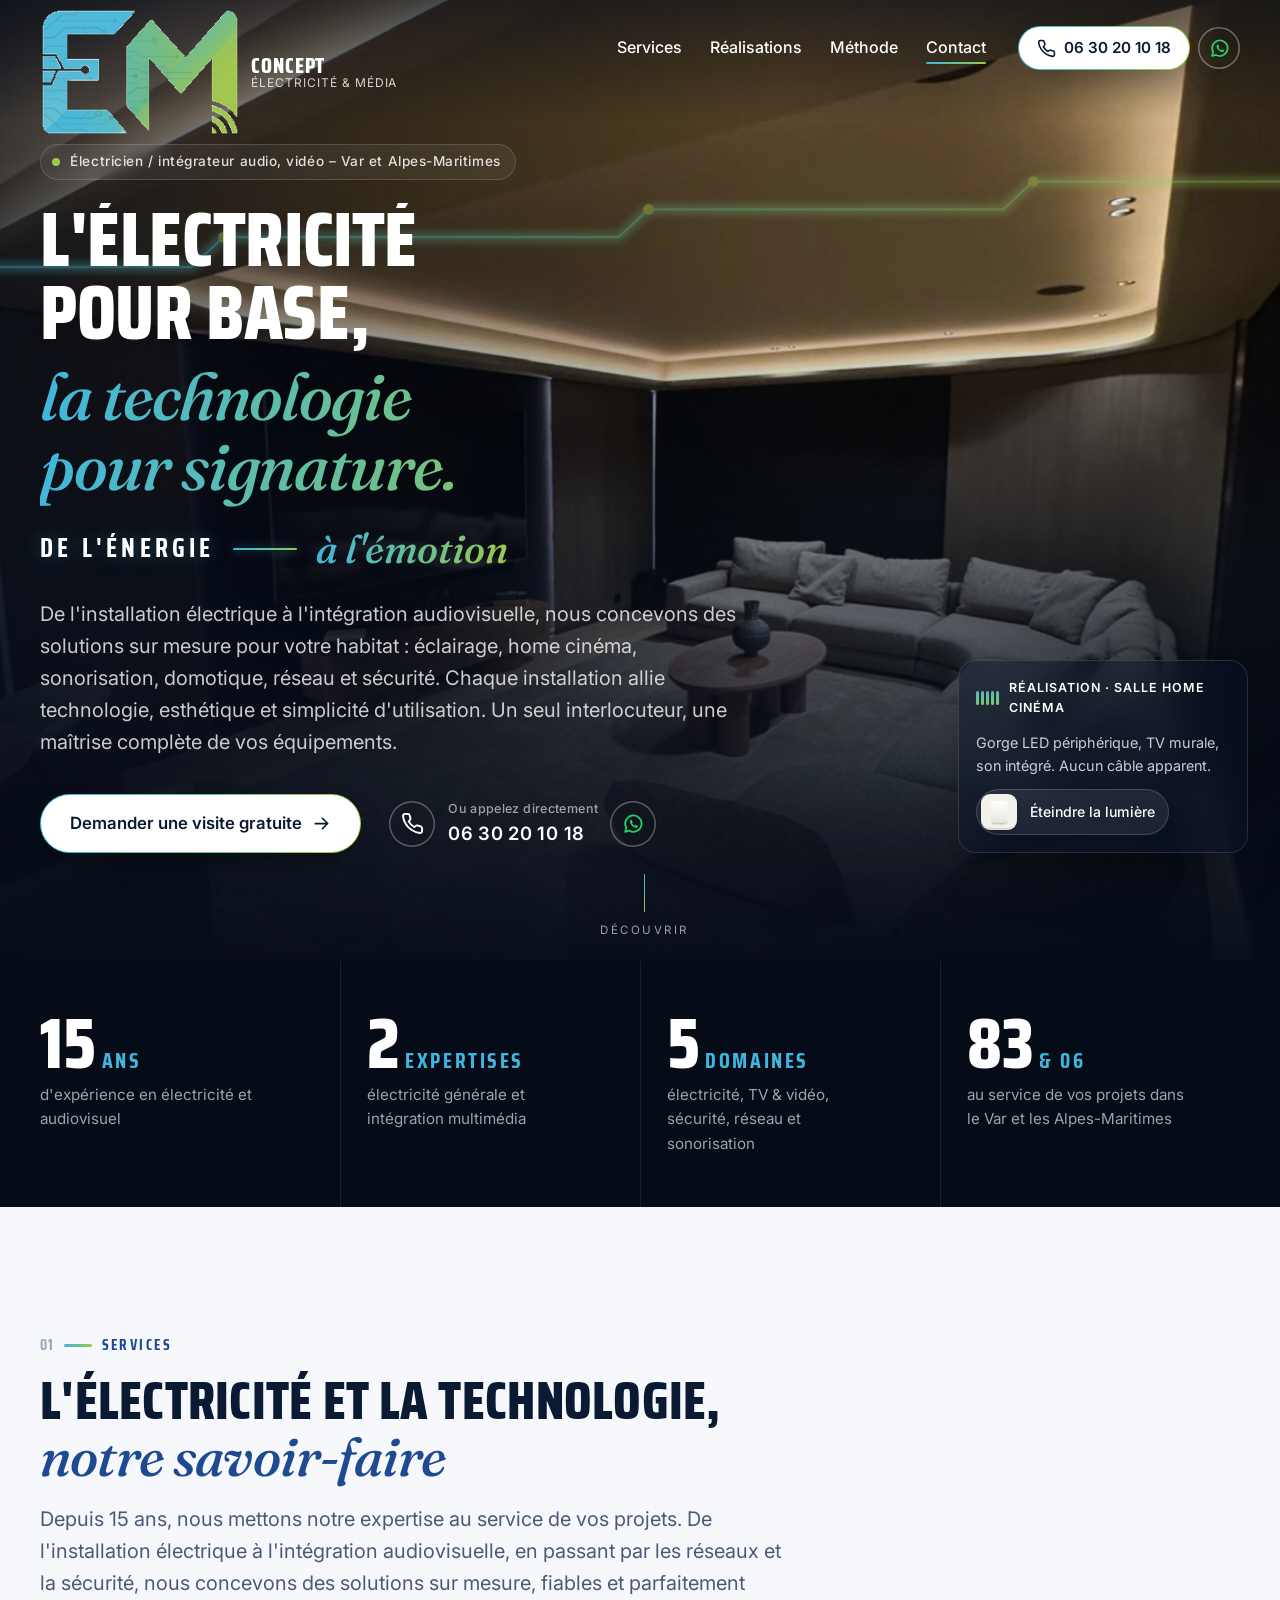
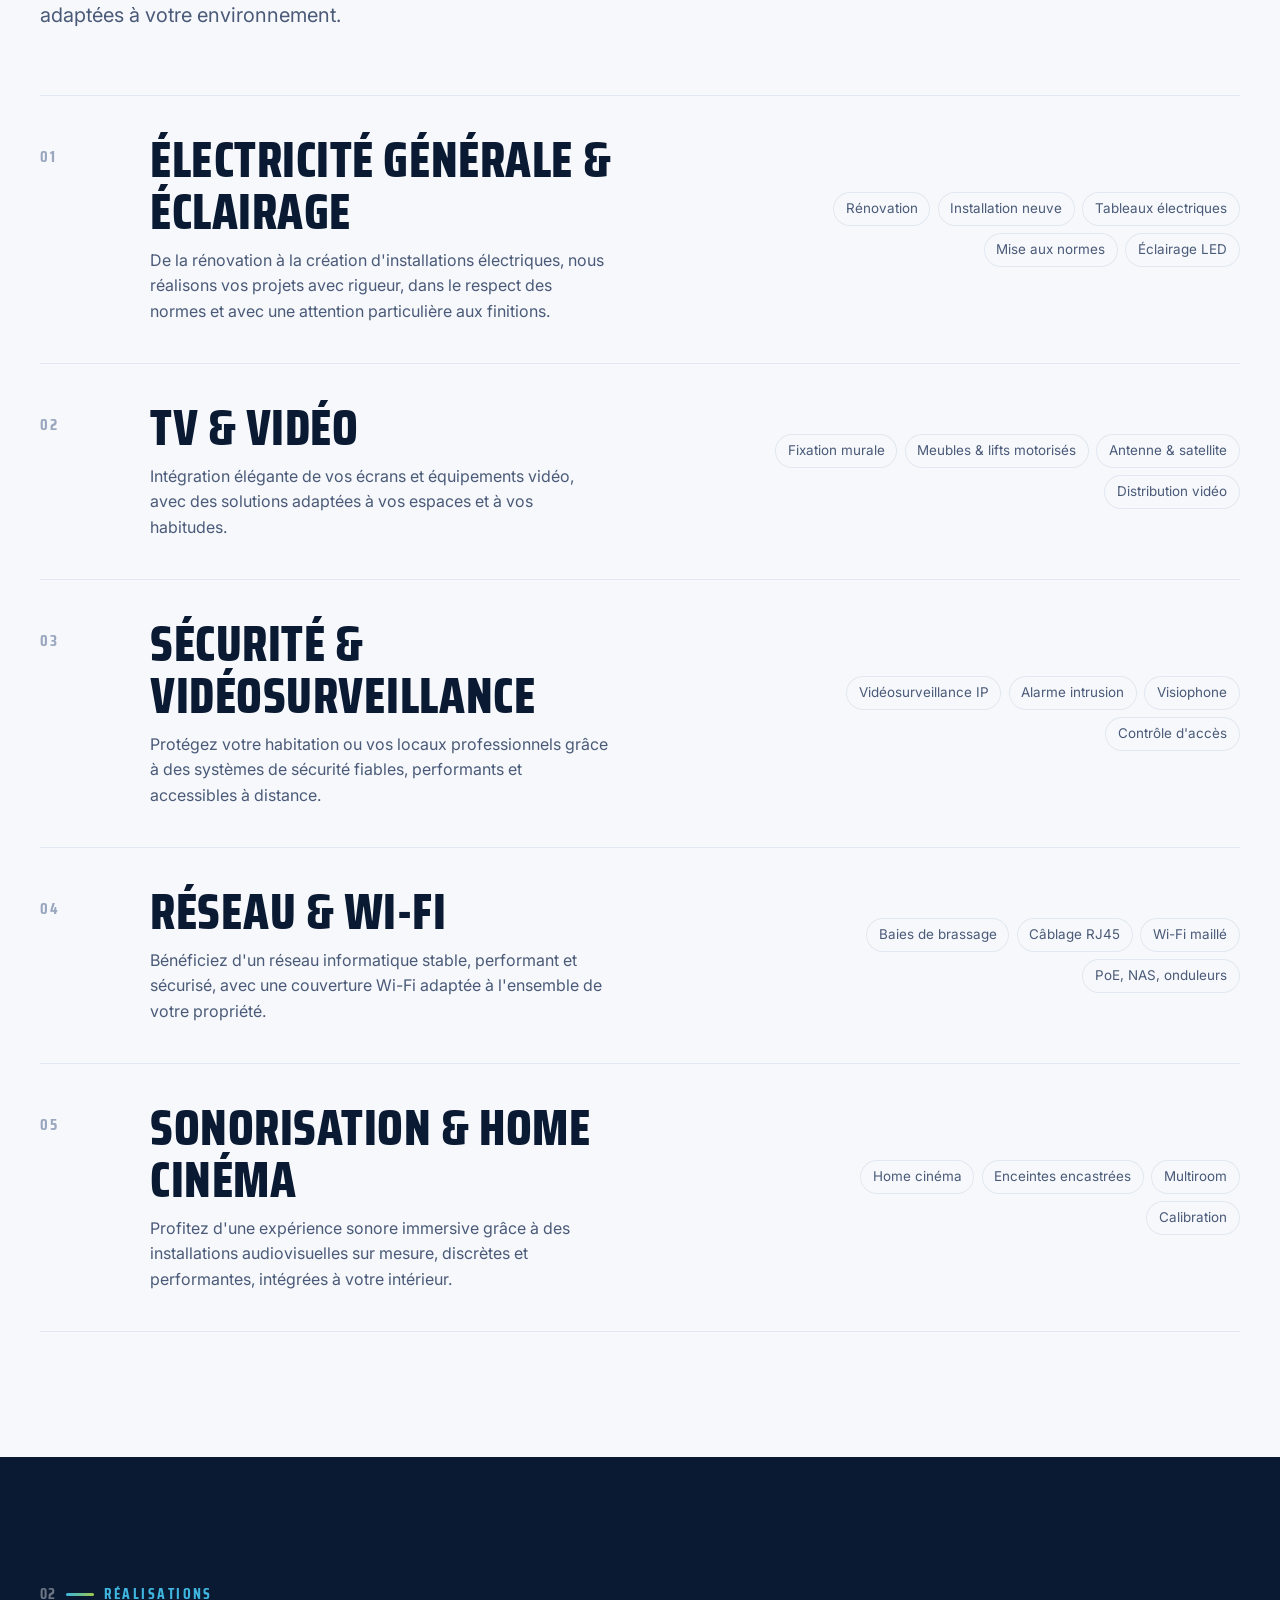
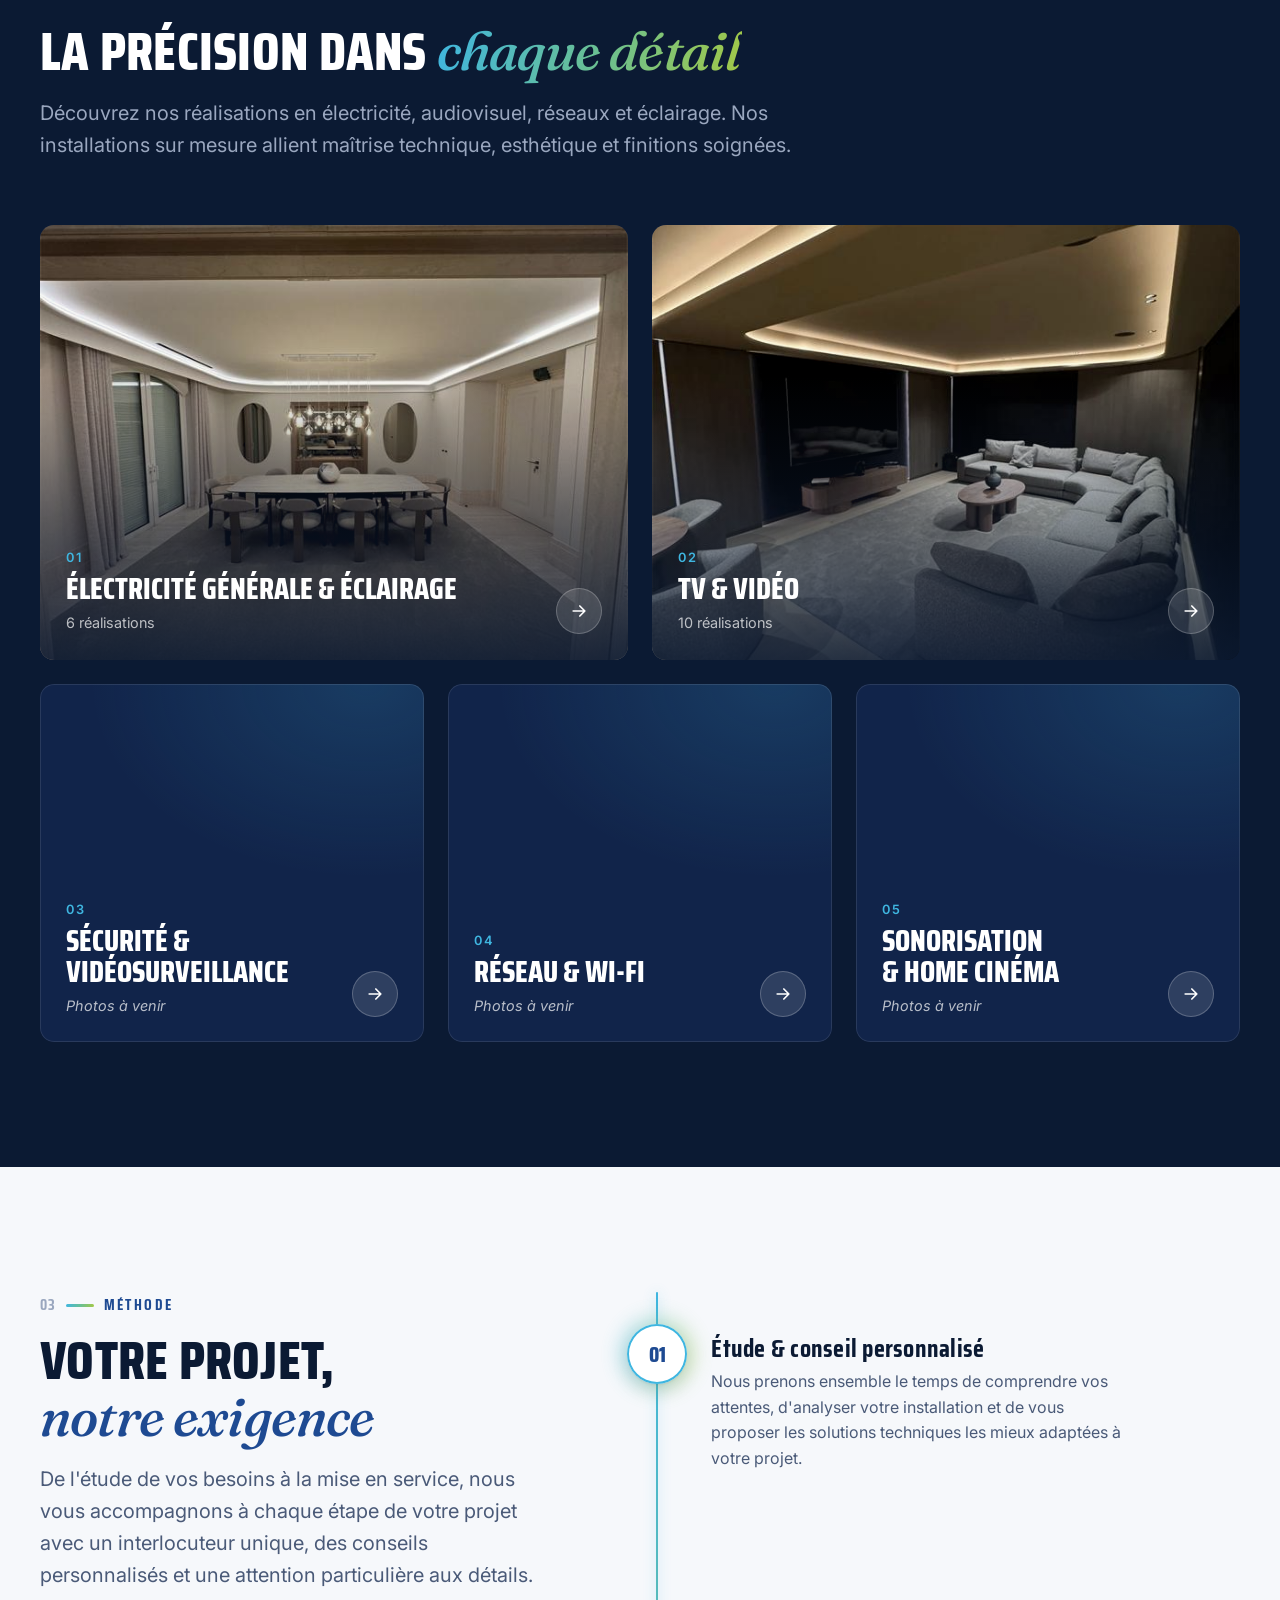
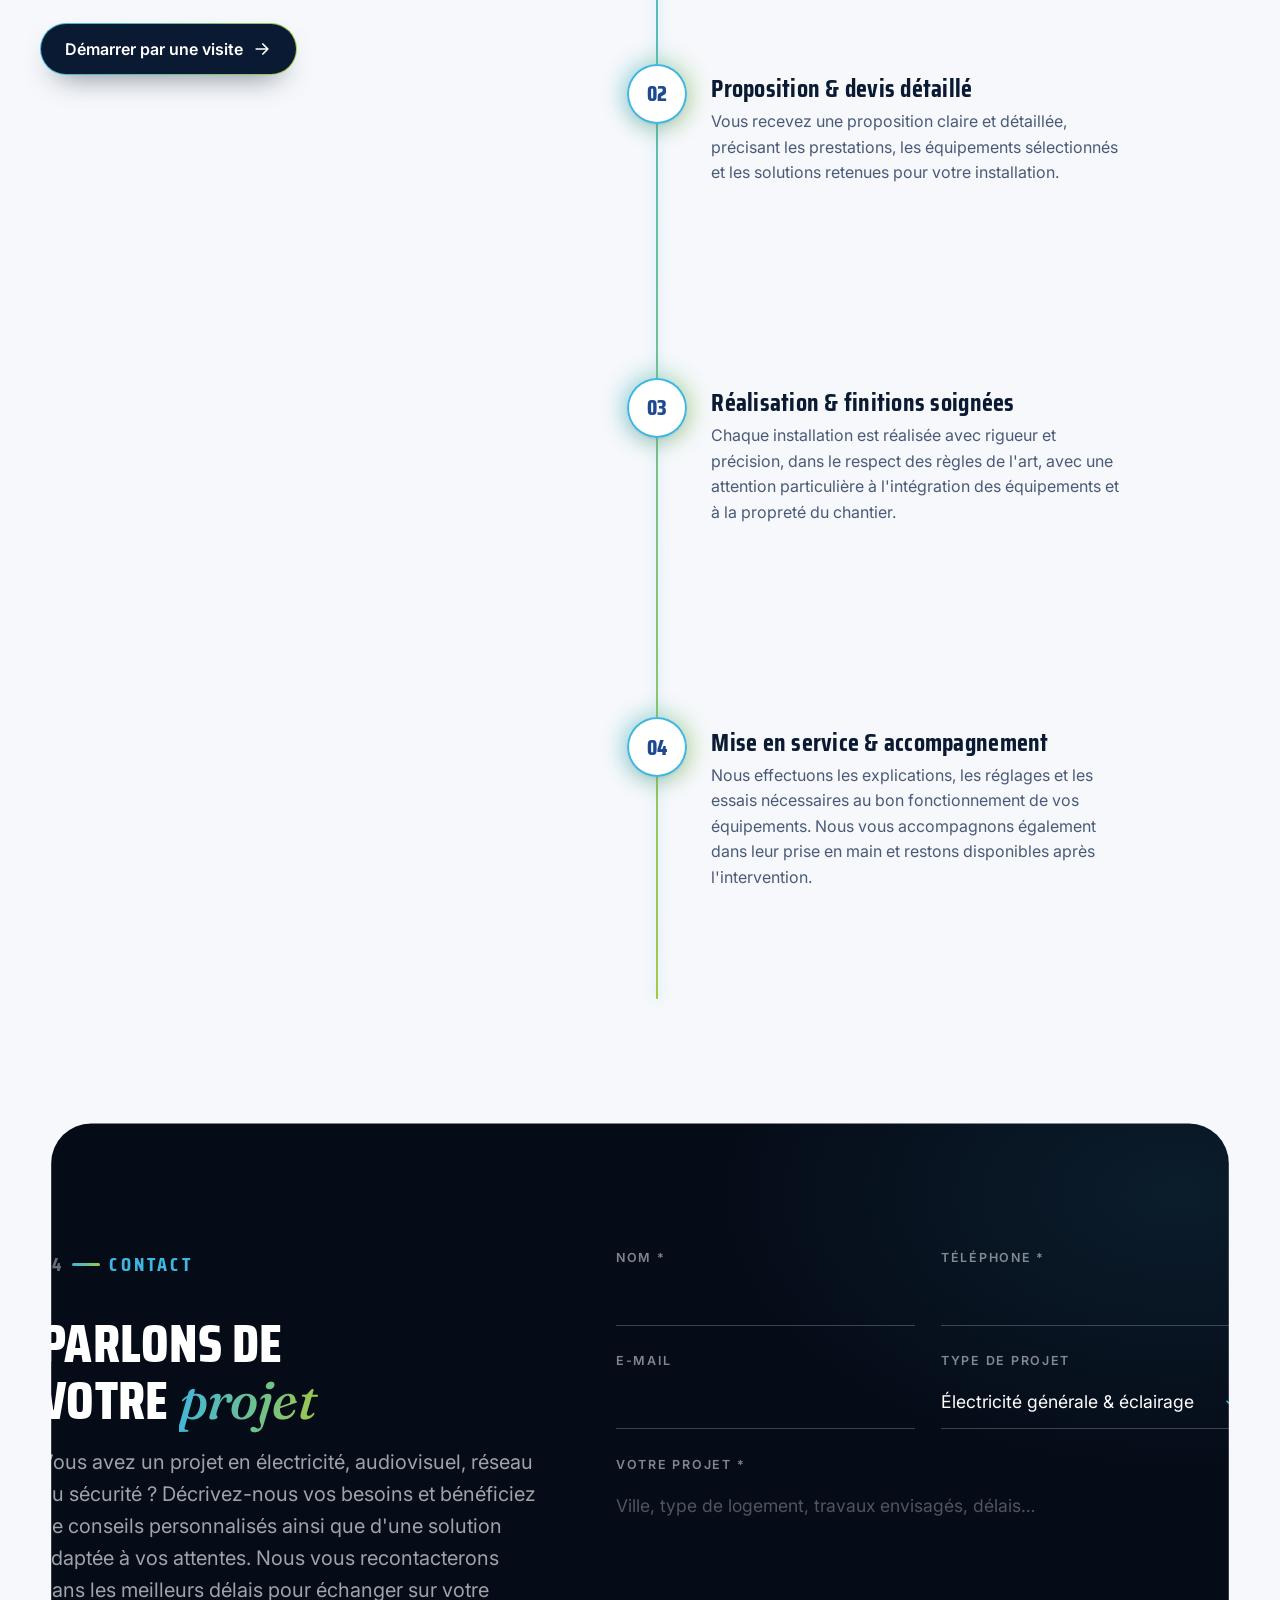
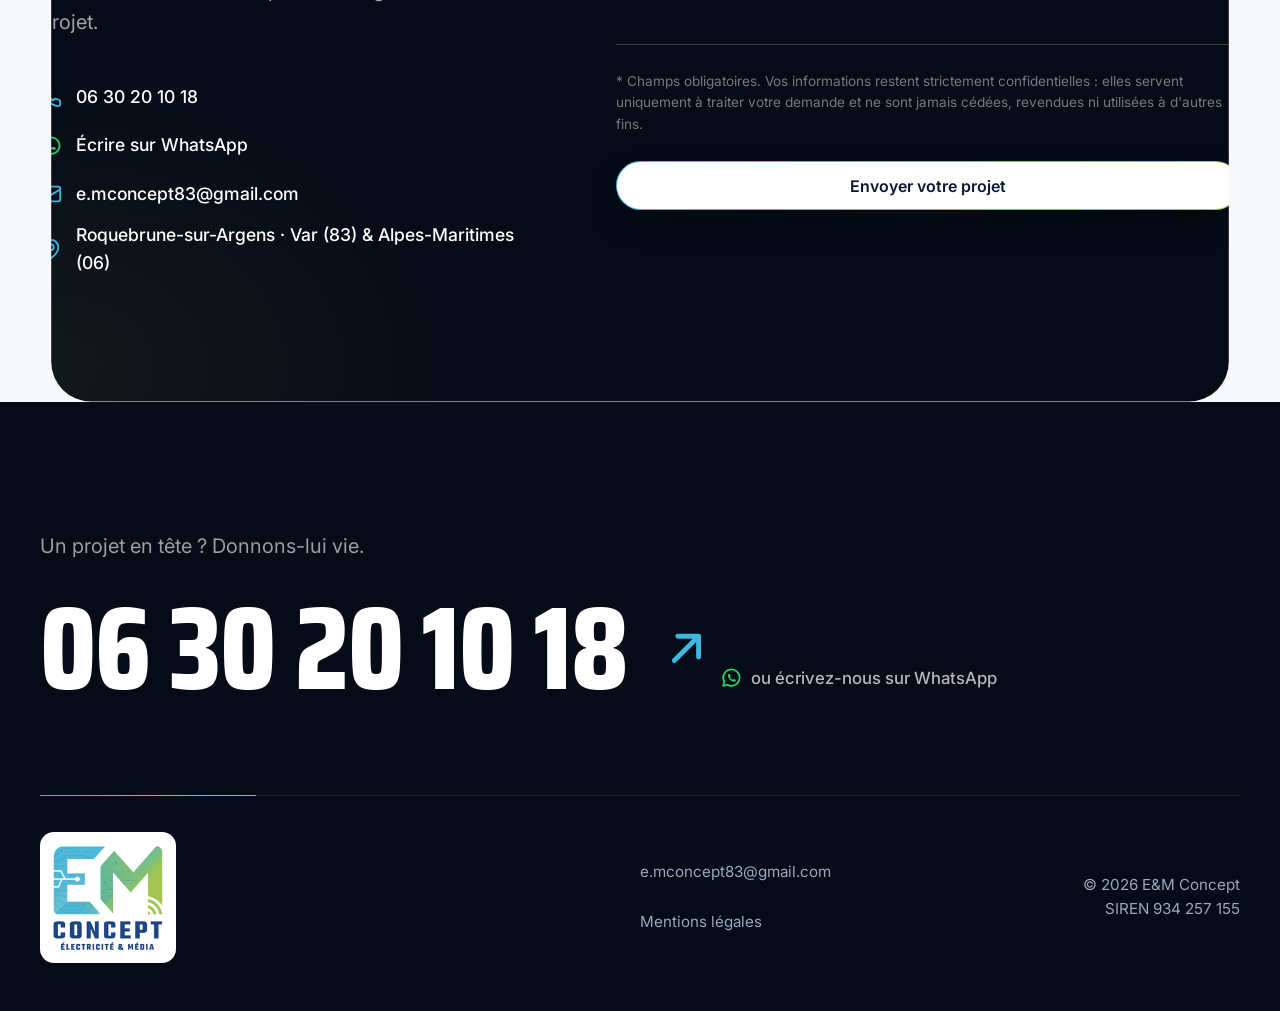
==== commit 52974937: "Réalisations : vidéo du lift TV en tête de TV & vidéo Co-Authored-By: Claude Opus 5.5 <noreply@anthr" ====
--- a/index.html
+++ b/index.html
@@ -267,7 +267,7 @@
             <a href="realisations-tv-video.html">
               <img src="assets/img/salon-tv-gorge-led-640.jpg" srcset="assets/img/salon-tv-gorge-led-640.jpg 640w, assets/img/salon-tv-gorge-led-1280.jpg 1280w" sizes="(max-width: 600px) 100vw, 50vw" width="640" height="853" loading="lazy" decoding="async" alt="">
               <span class="work-cat-body">
-                <span><span class="work-cat-num">02</span><span class="work-cat-title">TV &amp; vidéo</span><span class="work-cat-count">9 réalisations</span></span>
+                <span><span class="work-cat-num">02</span><span class="work-cat-title">TV &amp; vidéo</span><span class="work-cat-count">10 réalisations</span></span>
                 <span class="work-cat-go" aria-hidden="true"><svg class="icon"><use href="#i-arrow"/></svg></span>
               </span>
             </a>
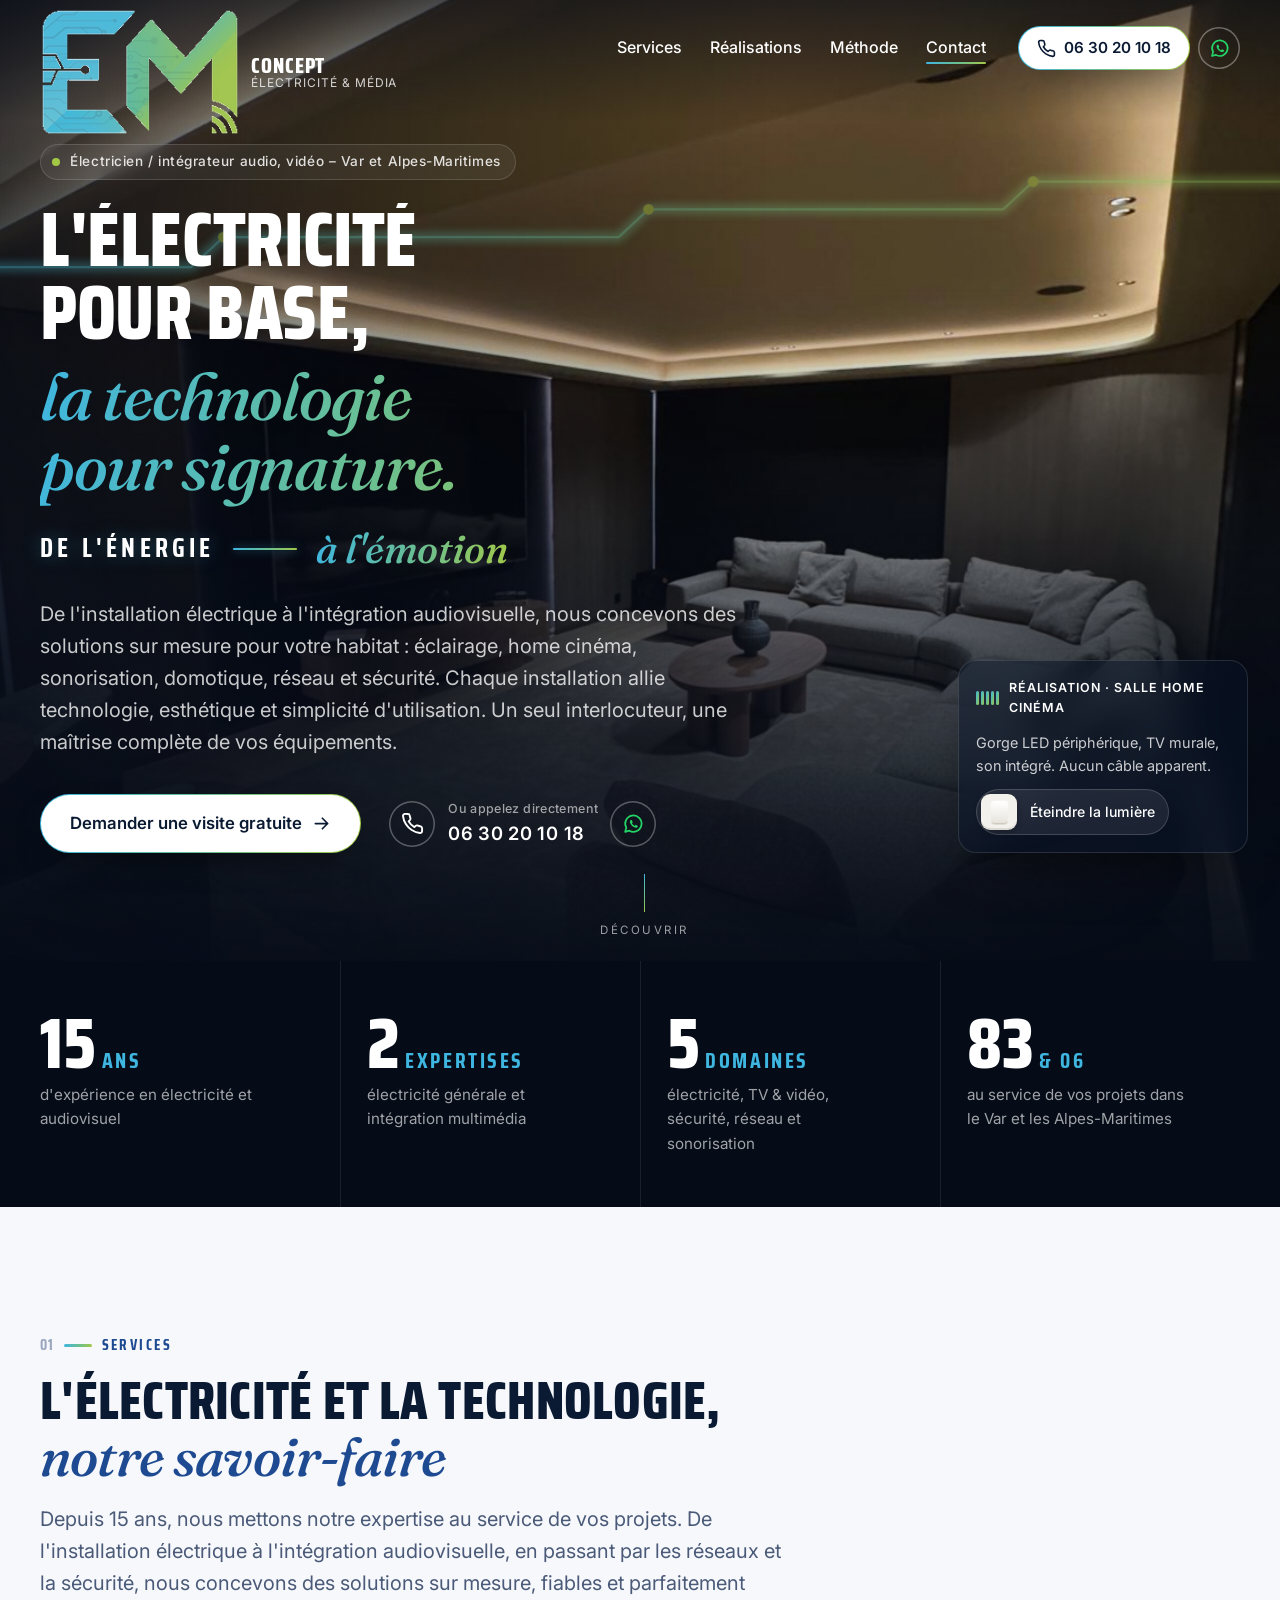
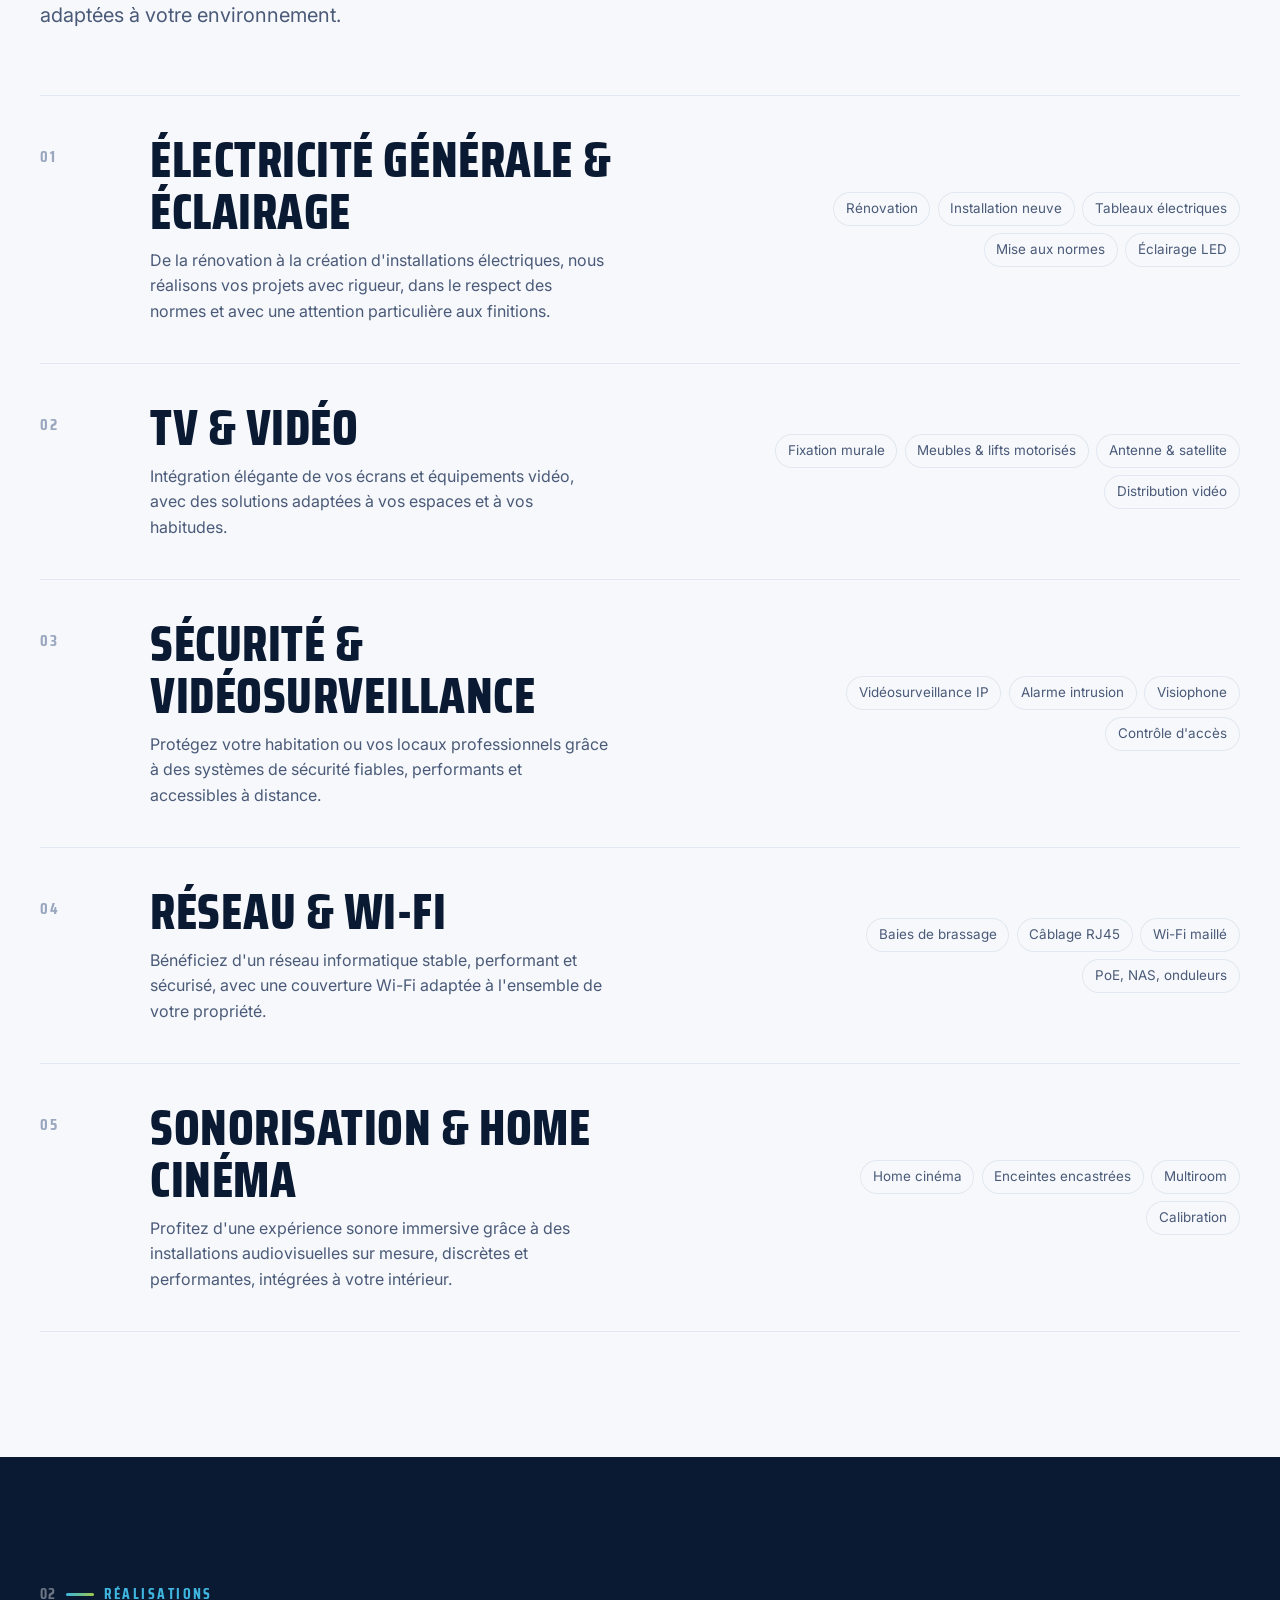
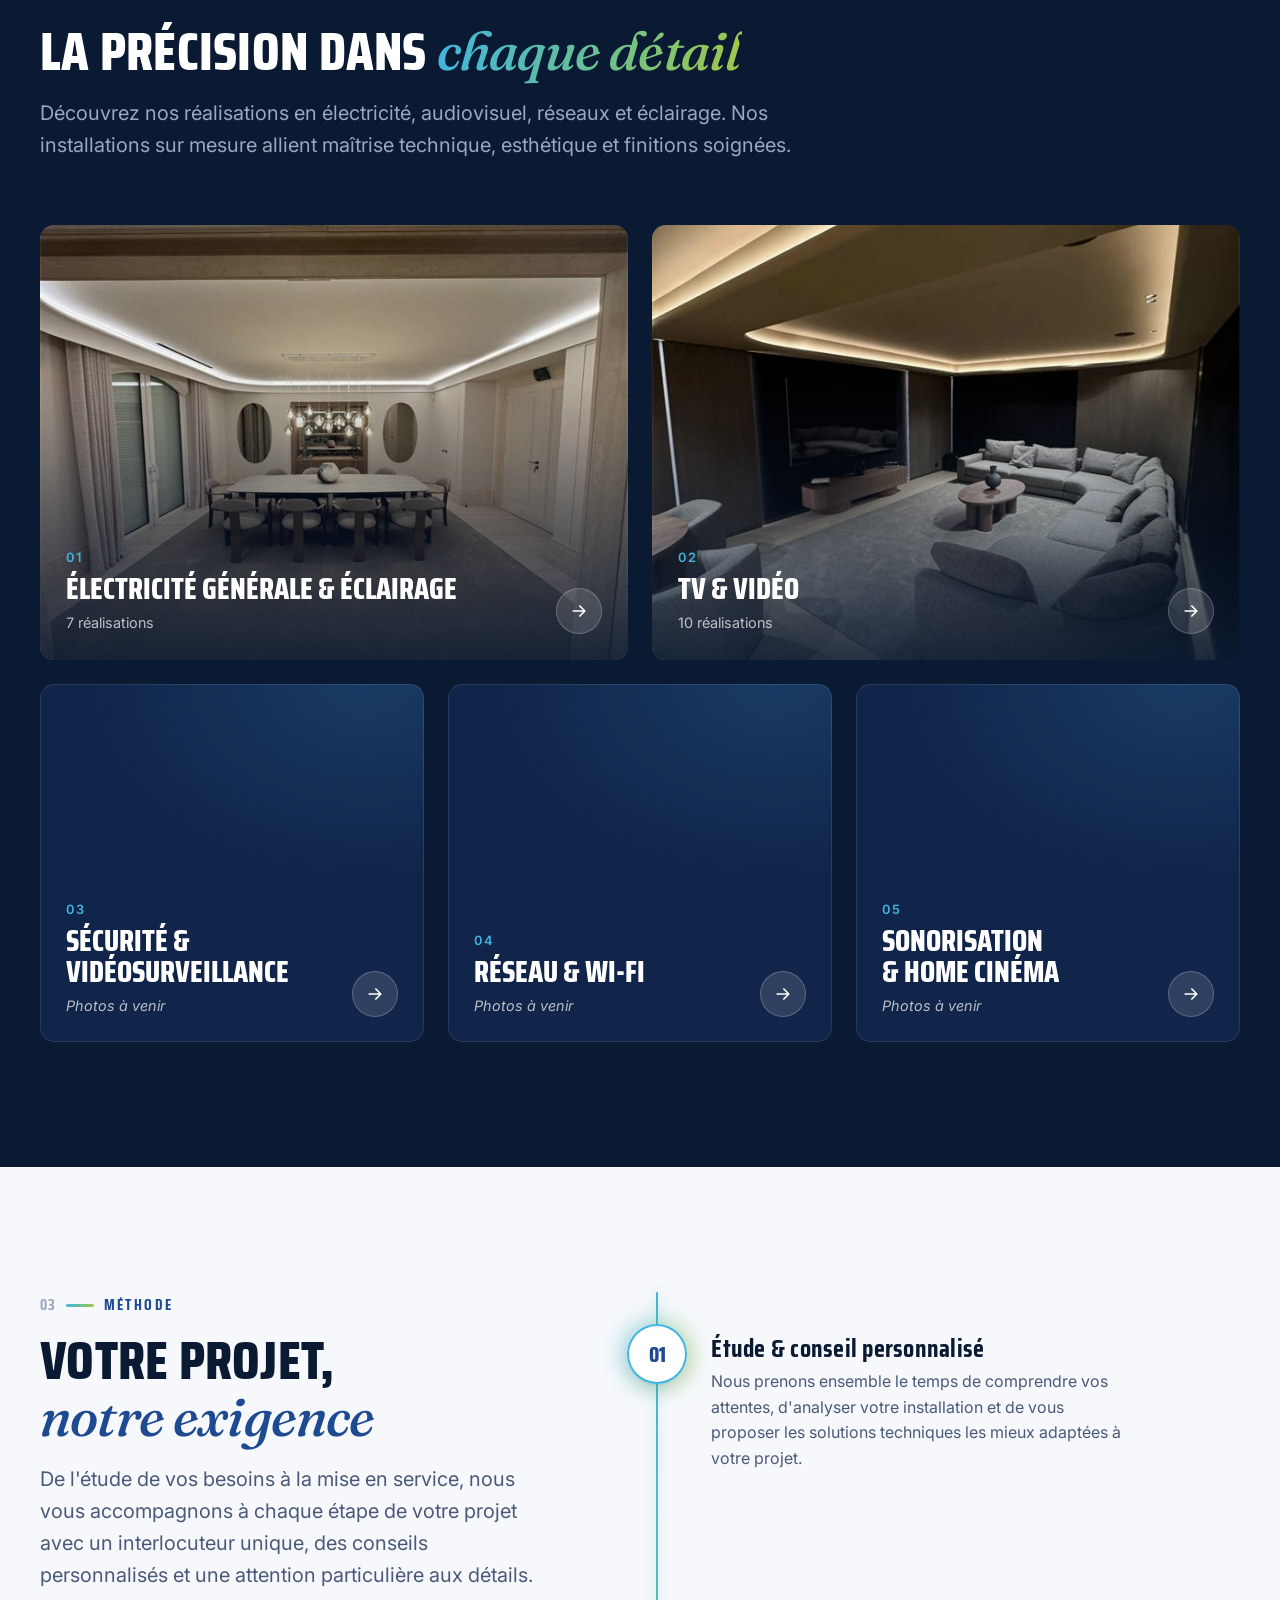
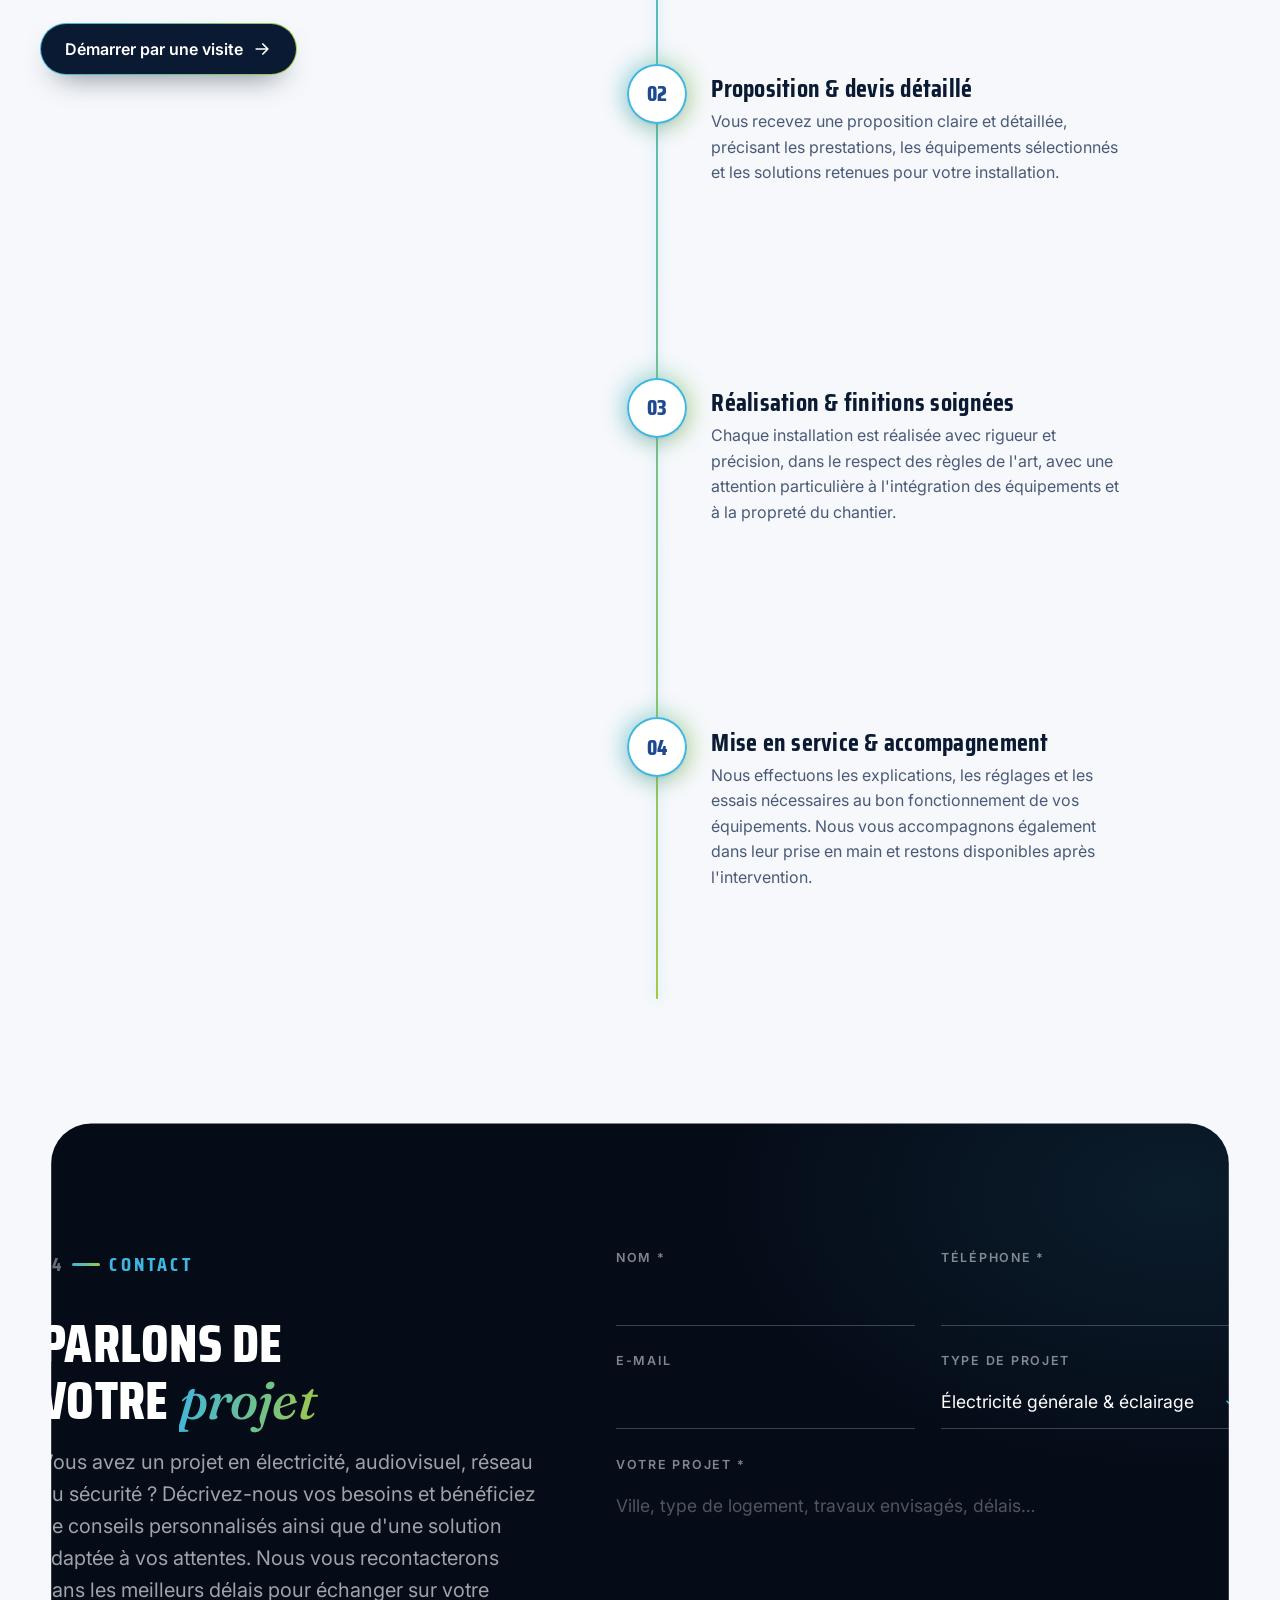
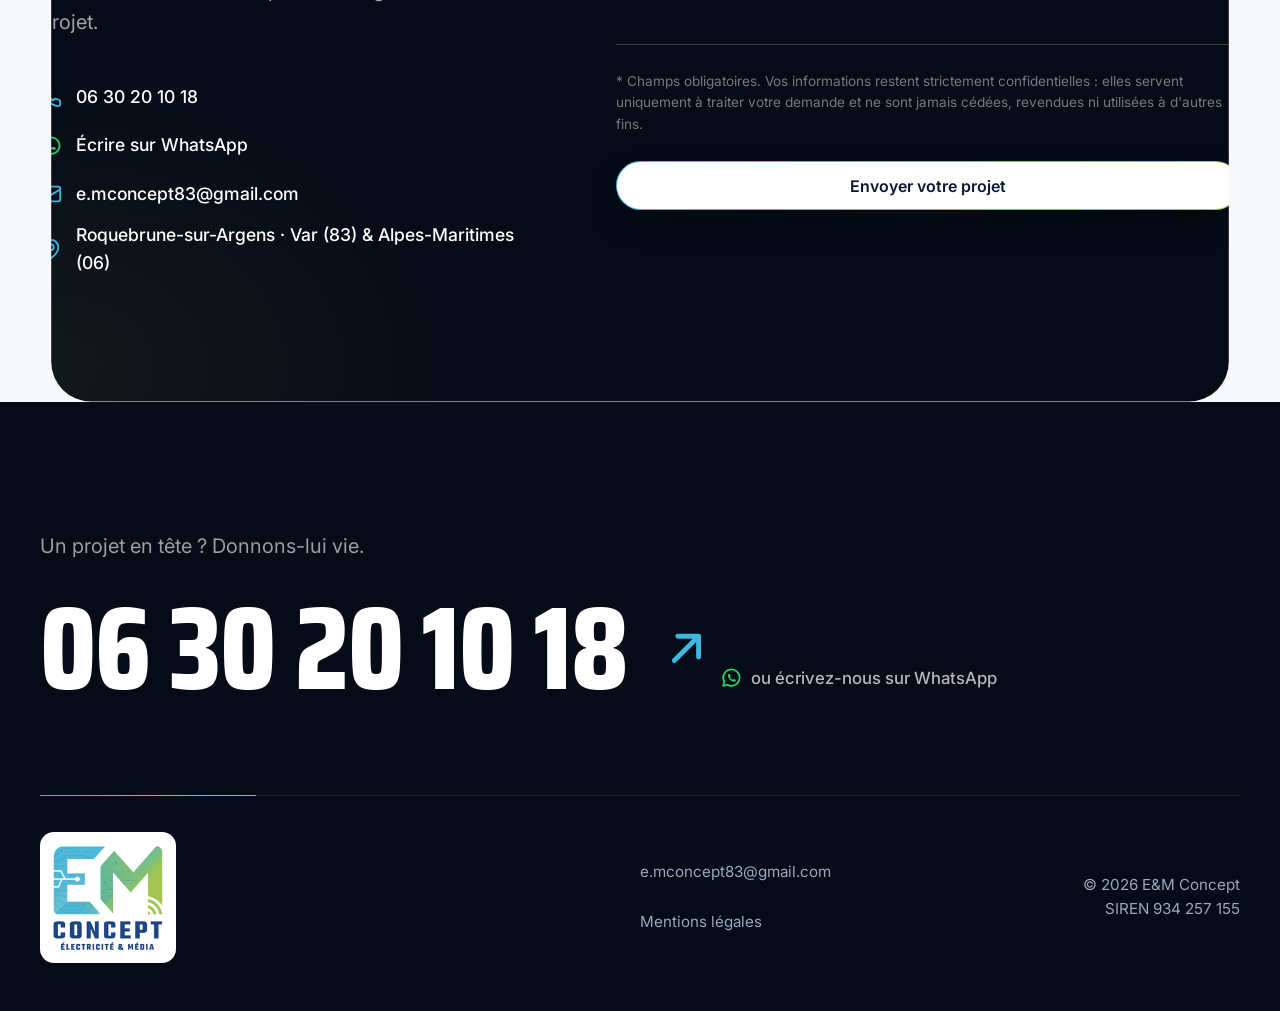
==== commit f2708d38: "Réalisations : boîte de dérivation dans Électricité générale & éclairage Co-Authored-By: Claude Opus" ====
--- a/index.html
+++ b/index.html
@@ -258,7 +258,7 @@
             <a href="realisations-electricite.html">
               <img src="assets/img/salle-a-manger-gorge-led-640.jpg" srcset="assets/img/salle-a-manger-gorge-led-640.jpg 640w, assets/img/salle-a-manger-gorge-led-1280.jpg 1280w" sizes="(max-width: 600px) 100vw, 50vw" width="640" height="480" loading="lazy" decoding="async" alt="">
               <span class="work-cat-body">
-                <span><span class="work-cat-num">01</span><span class="work-cat-title">Électricité générale &amp; éclairage</span><span class="work-cat-count">6 réalisations</span></span>
+                <span><span class="work-cat-num">01</span><span class="work-cat-title">Électricité générale &amp; éclairage</span><span class="work-cat-count">7 réalisations</span></span>
                 <span class="work-cat-go" aria-hidden="true"><svg class="icon"><use href="#i-arrow"/></svg></span>
               </span>
             </a>
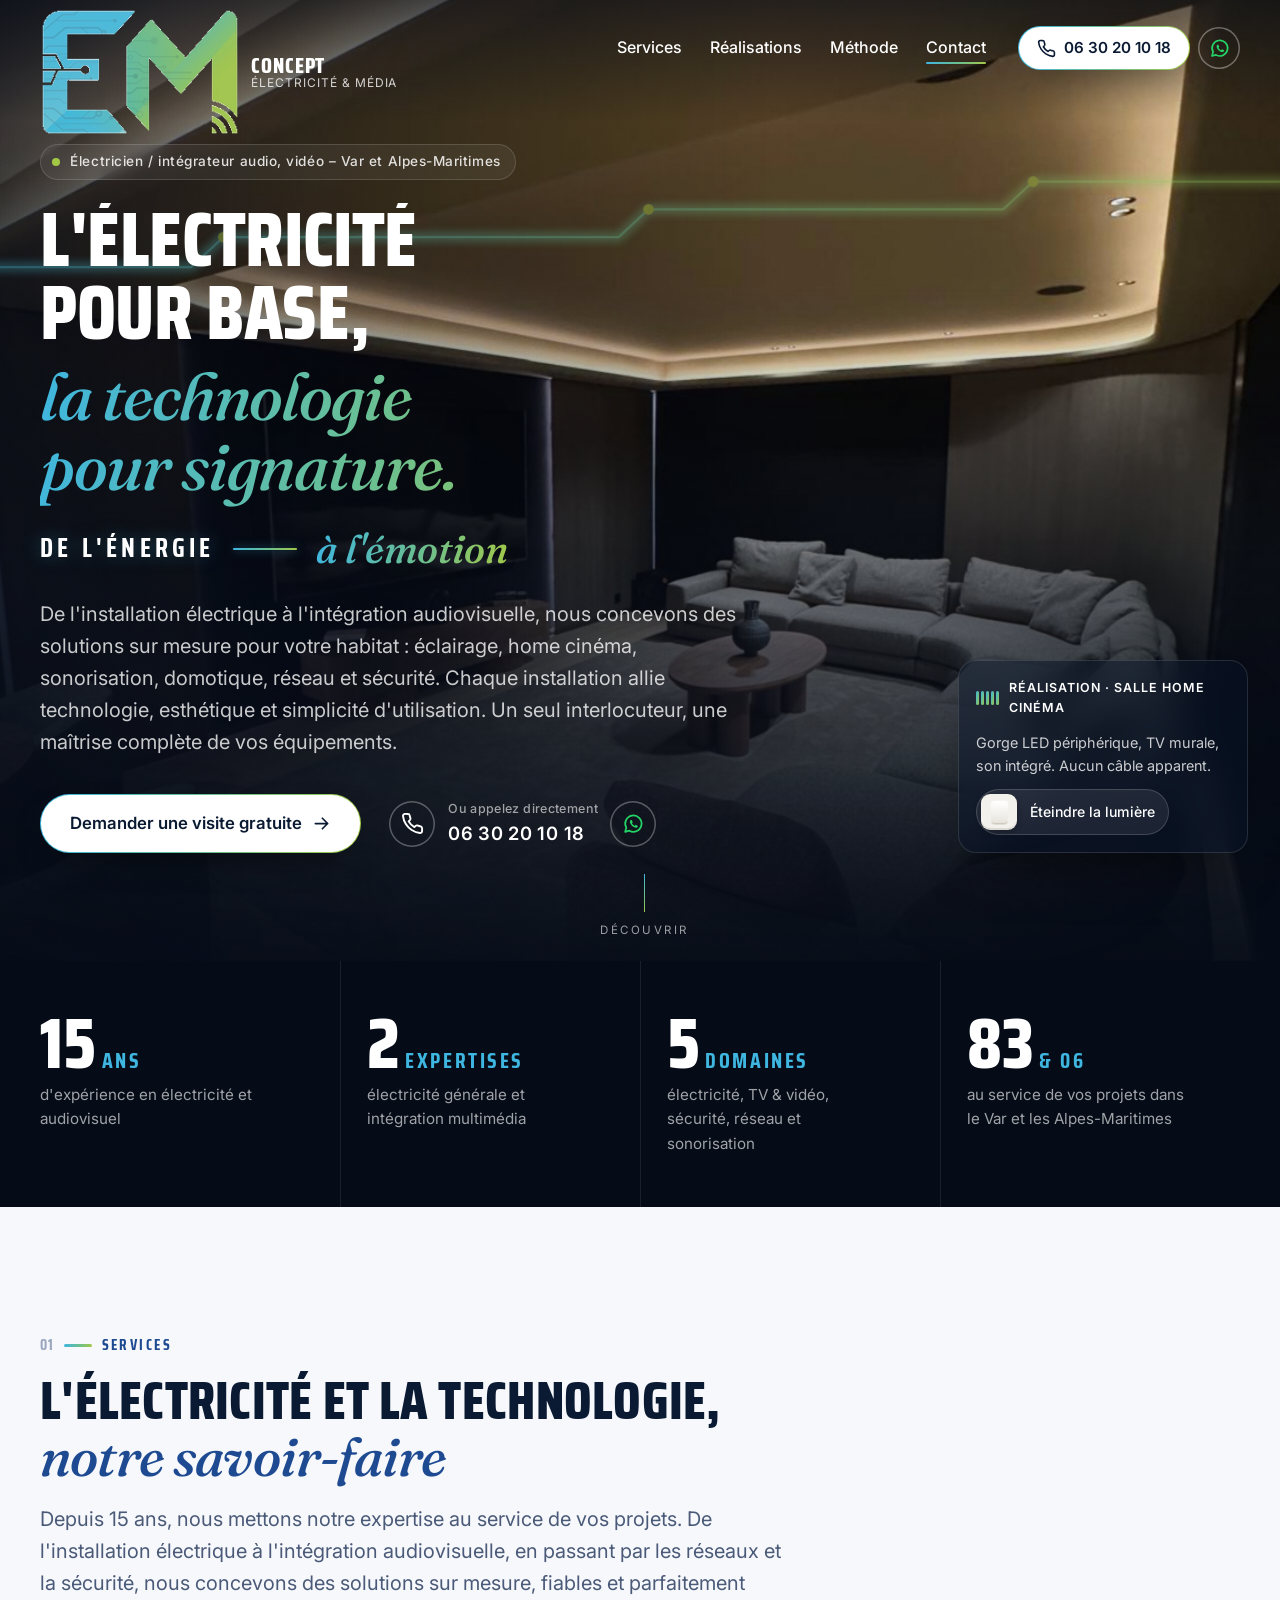
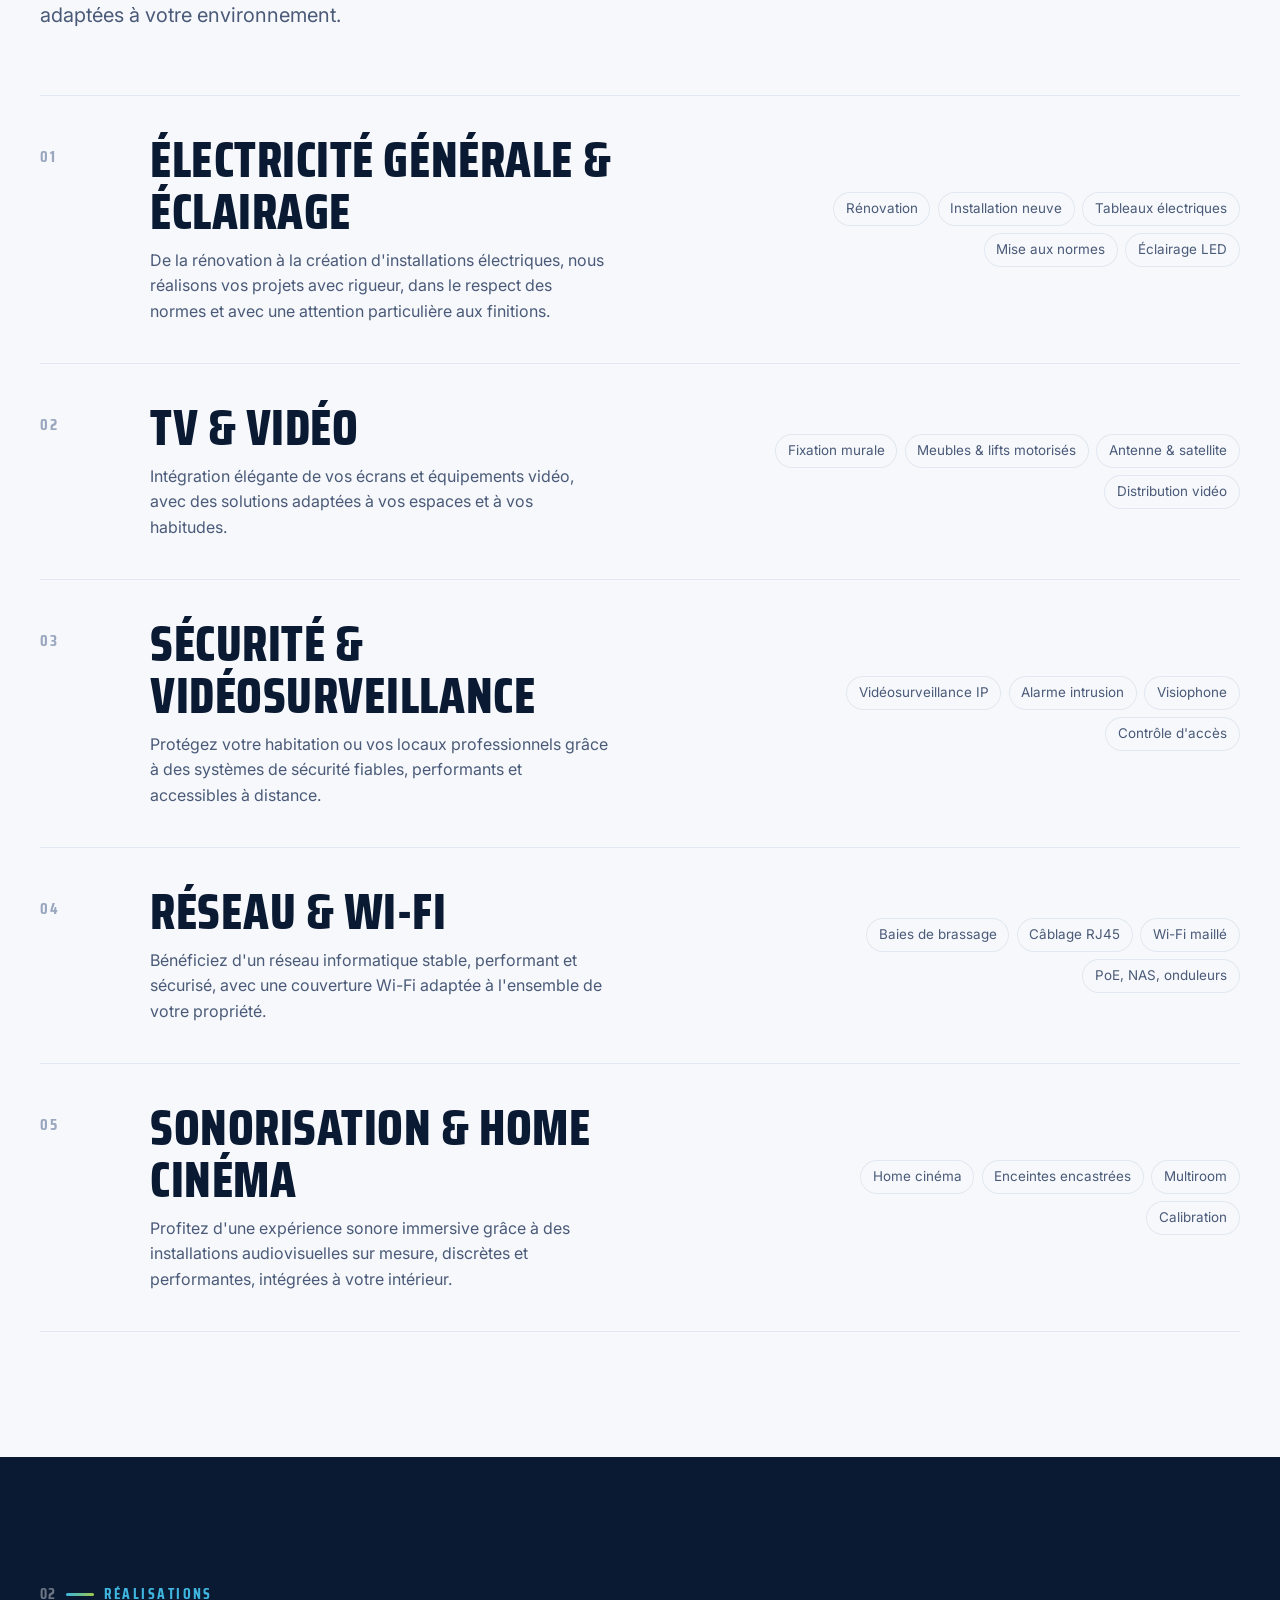
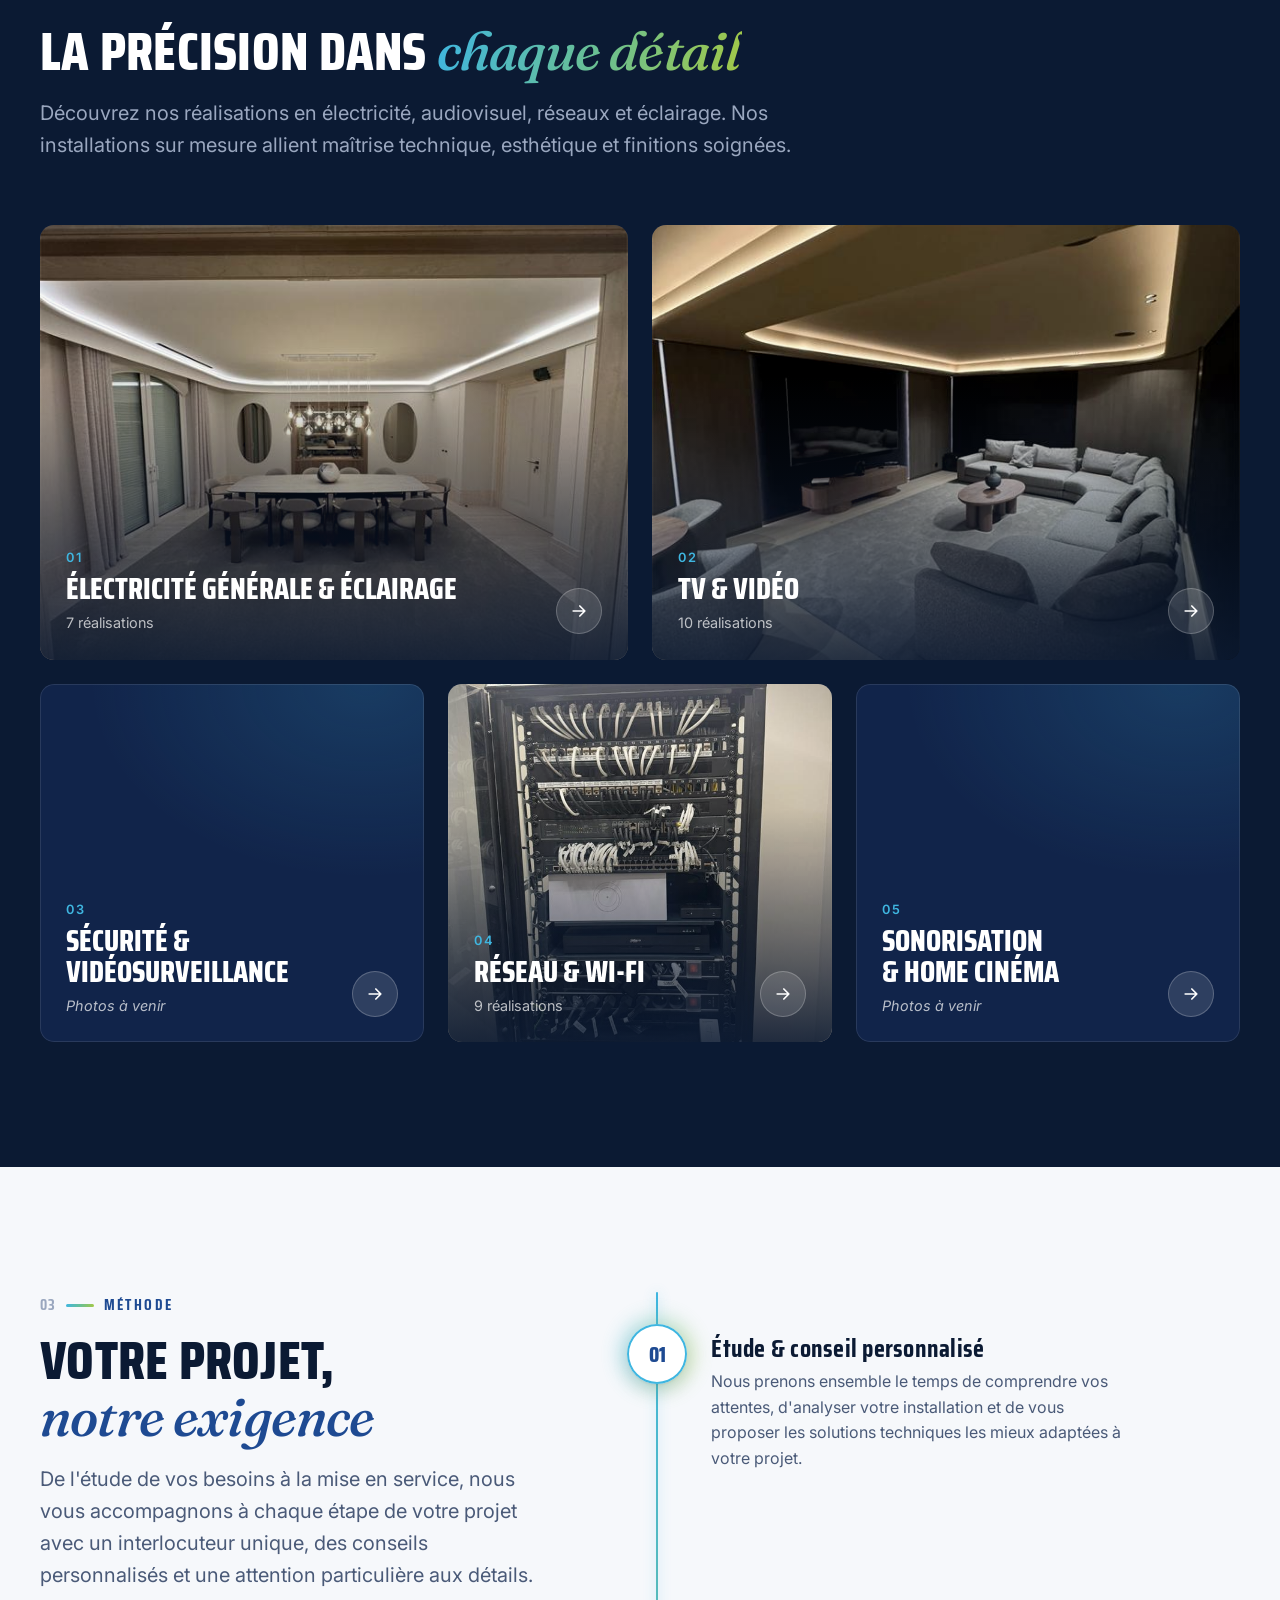
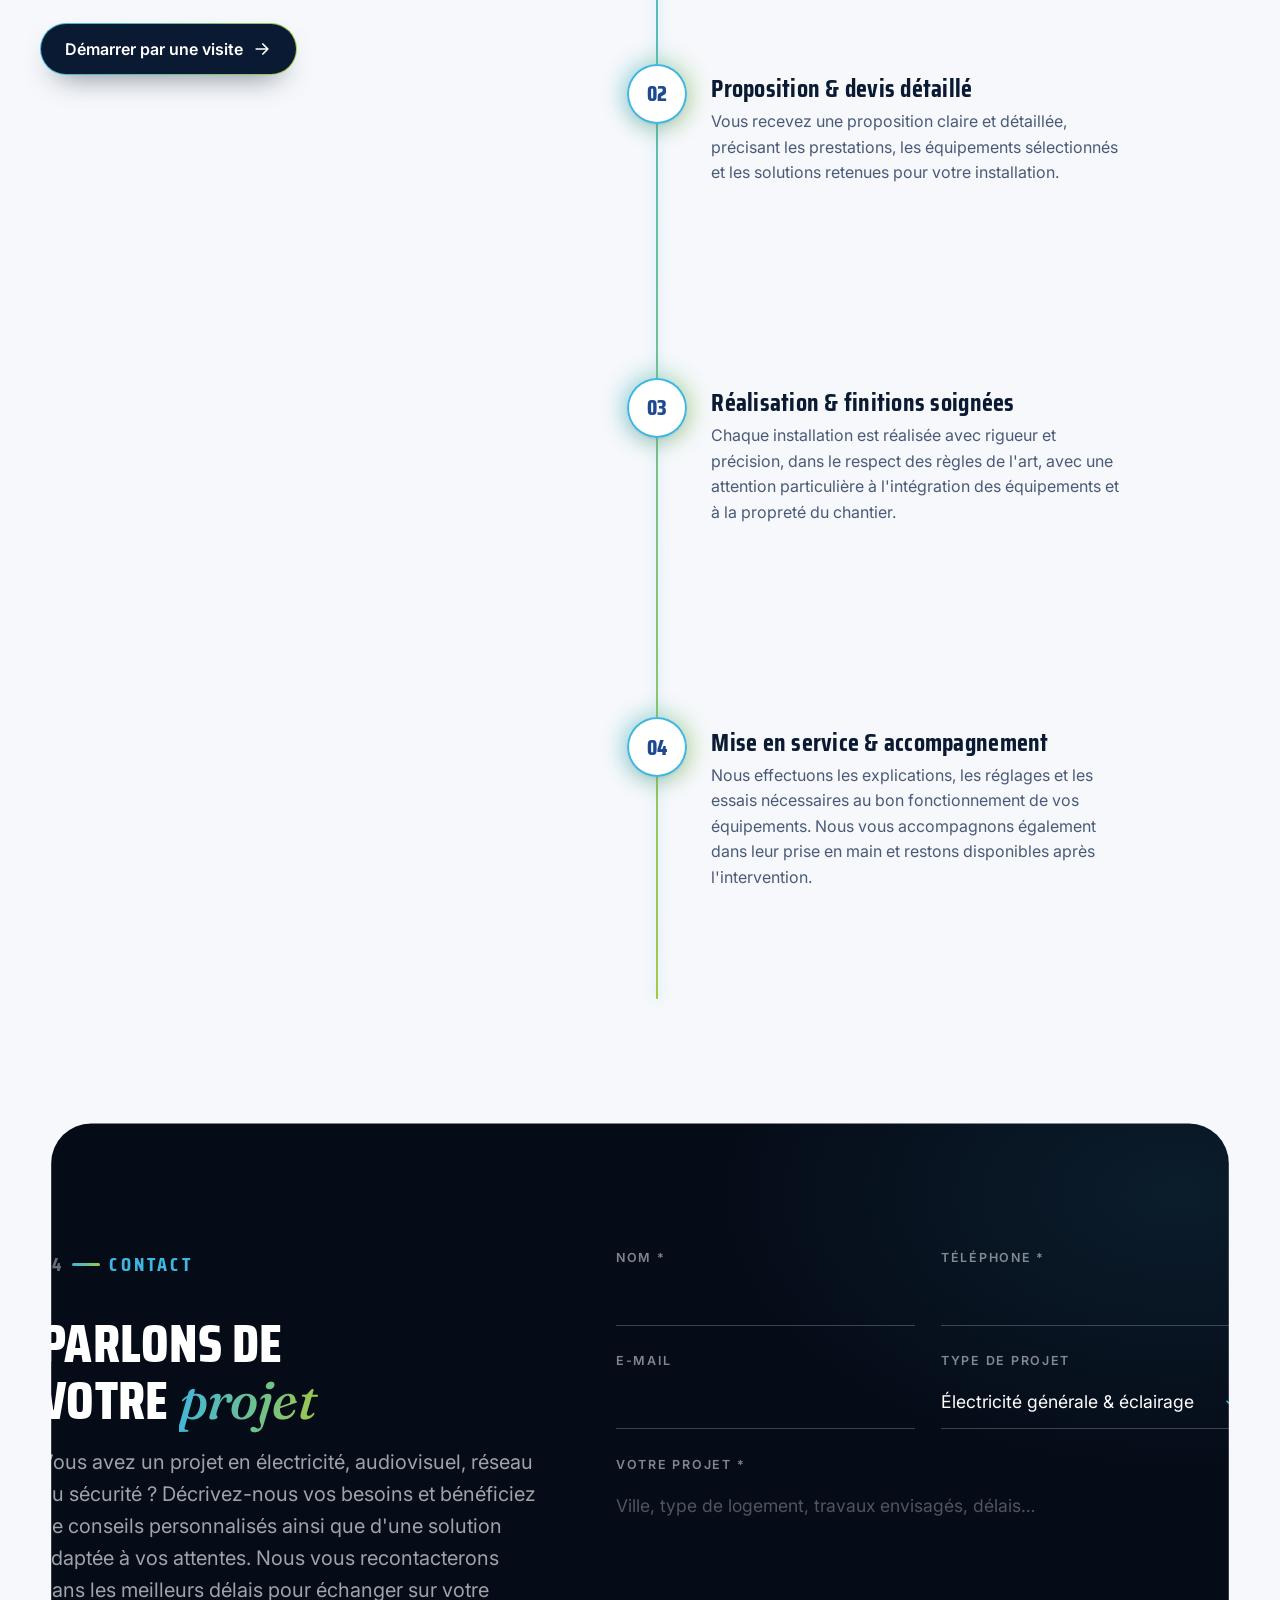
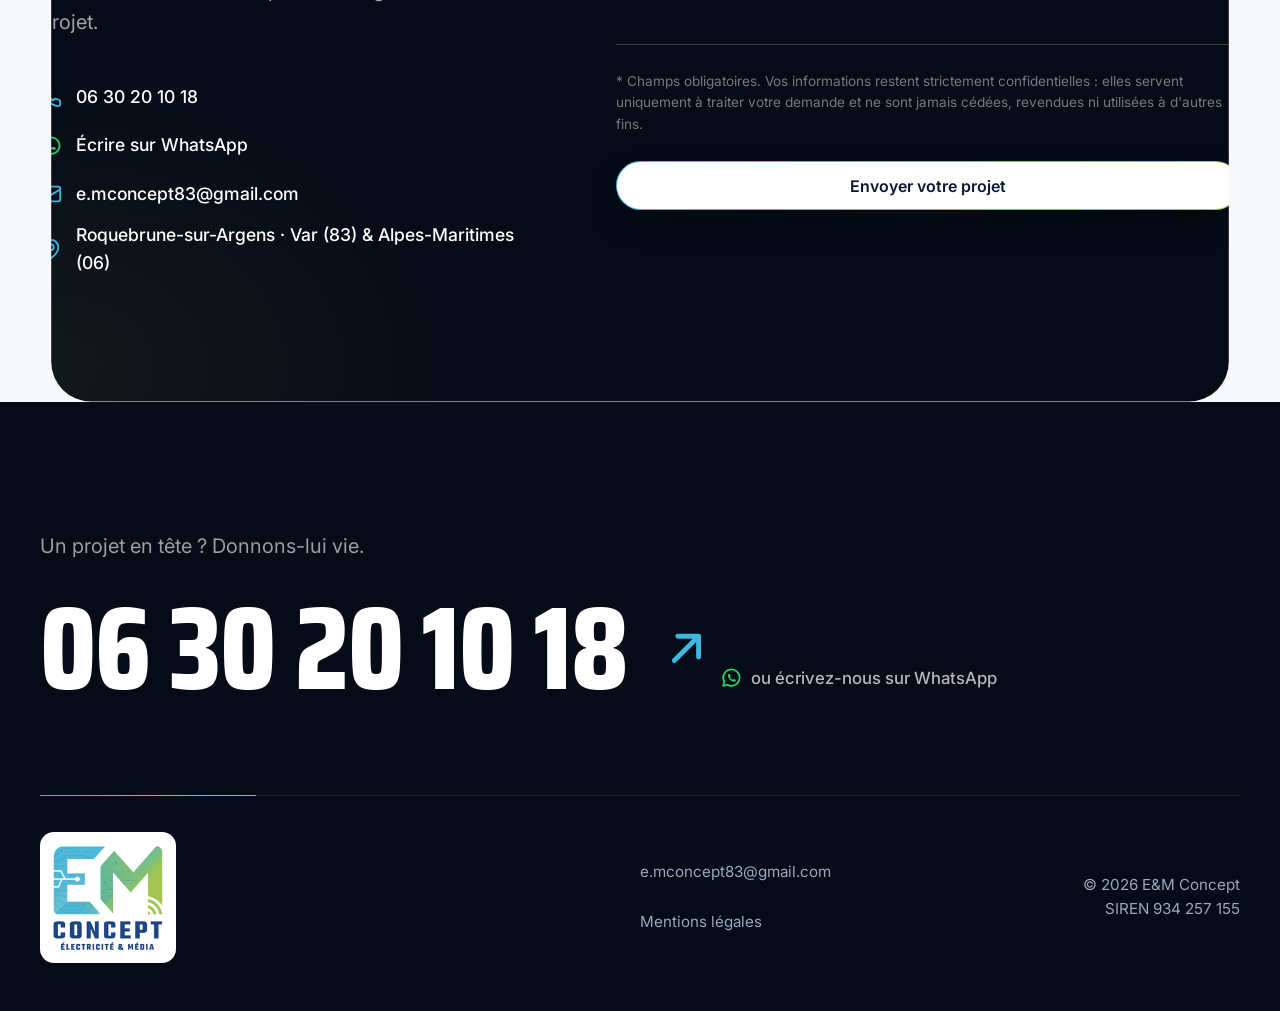
==== commit d2759b5f: "Réalisations : 9 photos pour Réseau & Wi-Fi Baies, câblage peigné et soudure fibre en rangées aligné" ====
--- a/index.html
+++ b/index.html
@@ -280,10 +280,11 @@
               </span>
             </a>
           </li>
-          <li class="work-cat is-empty reveal">
+          <li class="work-cat reveal">
             <a href="realisations-reseau.html">
+              <img src="assets/img/baie-villa-brassee-640.jpg" srcset="assets/img/baie-villa-brassee-640.jpg 640w, assets/img/baie-villa-brassee-1280.jpg 1280w" sizes="(max-width: 600px) 100vw, (max-width: 900px) 50vw, 33vw" width="640" height="853" loading="lazy" decoding="async" alt="">
               <span class="work-cat-body">
-                <span><span class="work-cat-num">04</span><span class="work-cat-title">Réseau &amp; Wi-Fi</span><span class="work-cat-count">Photos à venir</span></span>
+                <span><span class="work-cat-num">04</span><span class="work-cat-title">Réseau &amp; Wi-Fi</span><span class="work-cat-count">9 réalisations</span></span>
                 <span class="work-cat-go" aria-hidden="true"><svg class="icon"><use href="#i-arrow"/></svg></span>
               </span>
             </a>
--- a/assets/css/styles.css
+++ b/assets/css/styles.css
@@ -689,6 +689,30 @@
 @media (max-width: 900px) { .gallery--masonry { columns: 2; } }
 @media (max-width: 600px) { .gallery--masonry { columns: 1; } }
 
+/* Composed grid (a curated page): wide + two tall, mirrored, then a full-width band.
+   Each row shares one height; the band keeps its own panoramic ratio. */
+.gallery--edit { gap: clamp(1rem, 2vw, 1.5rem); }
+.gallery--edit .gallery-item { --mh: clamp(300px, 34vw, 470px); }
+.gallery--edit .g-3 { grid-column: span 3; }
+.gallery--edit .g-4 { grid-column: span 4; }
+.gallery--edit .g-6 { grid-column: span 6; }
+.gallery--edit .g-12 { grid-column: span 12; }
+.gallery--edit .is-banner .gallery-btn { height: auto; aspect-ratio: var(--ar); }
+@media (max-width: 900px) {
+  .gallery--edit .gallery-item { --mh: auto; }
+  .gallery--edit .g-3, .gallery--edit .g-4 { grid-column: span 6; }
+  .gallery--edit .g-4:last-child { grid-column: span 12; }
+  .gallery--edit .g-6, .gallery--edit .g-12 { grid-column: span 12; }
+  .gallery--edit .gallery-btn { aspect-ratio: 3 / 4; }
+  .gallery--edit .g-6 .gallery-btn { aspect-ratio: 4 / 3; }
+  .gallery--edit .g-4:last-child .gallery-btn { aspect-ratio: 4 / 3; }
+  .gallery--edit .is-banner .gallery-btn { aspect-ratio: var(--ar); }
+}
+@media (max-width: 600px) {
+  .gallery--edit .g-3, .gallery--edit .g-4 { grid-column: span 12; }
+  .gallery--edit .is-portrait .gallery-btn, .gallery--edit .g-4:last-child .gallery-btn { aspect-ratio: 4 / 5; }
+}
+
 .work-others { margin-top: clamp(2.5rem, 5vw, 4rem); padding-top: clamp(1.75rem, 3vw, 2.5rem); border-top: 1px solid rgb(255 255 255 / 12%); }
 .work-others-title { margin: 0 0 1rem; font-size: .8rem; font-weight: 600; letter-spacing: .16em; text-transform: uppercase; color: var(--cyan); }
 .work-others ul { list-style: none; margin: 0; padding: 0; display: flex; flex-wrap: wrap; gap: .6rem; }
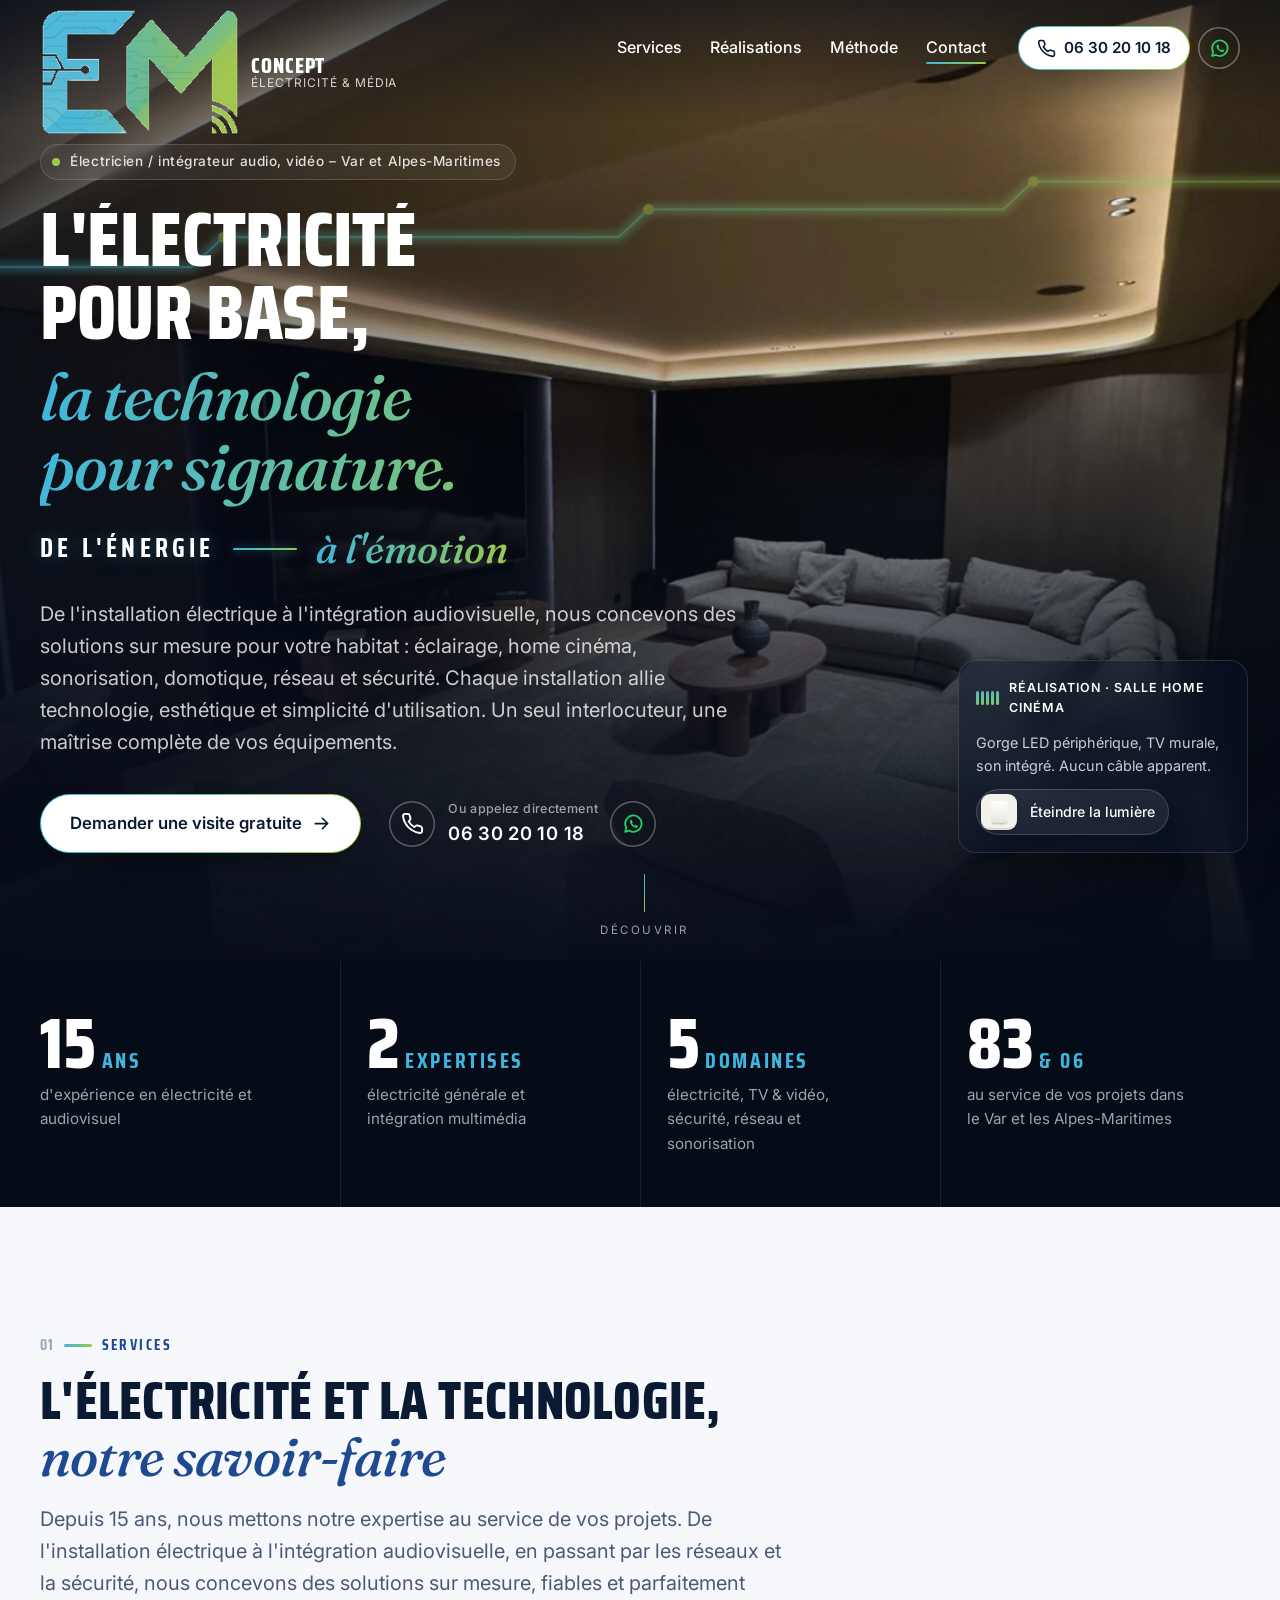
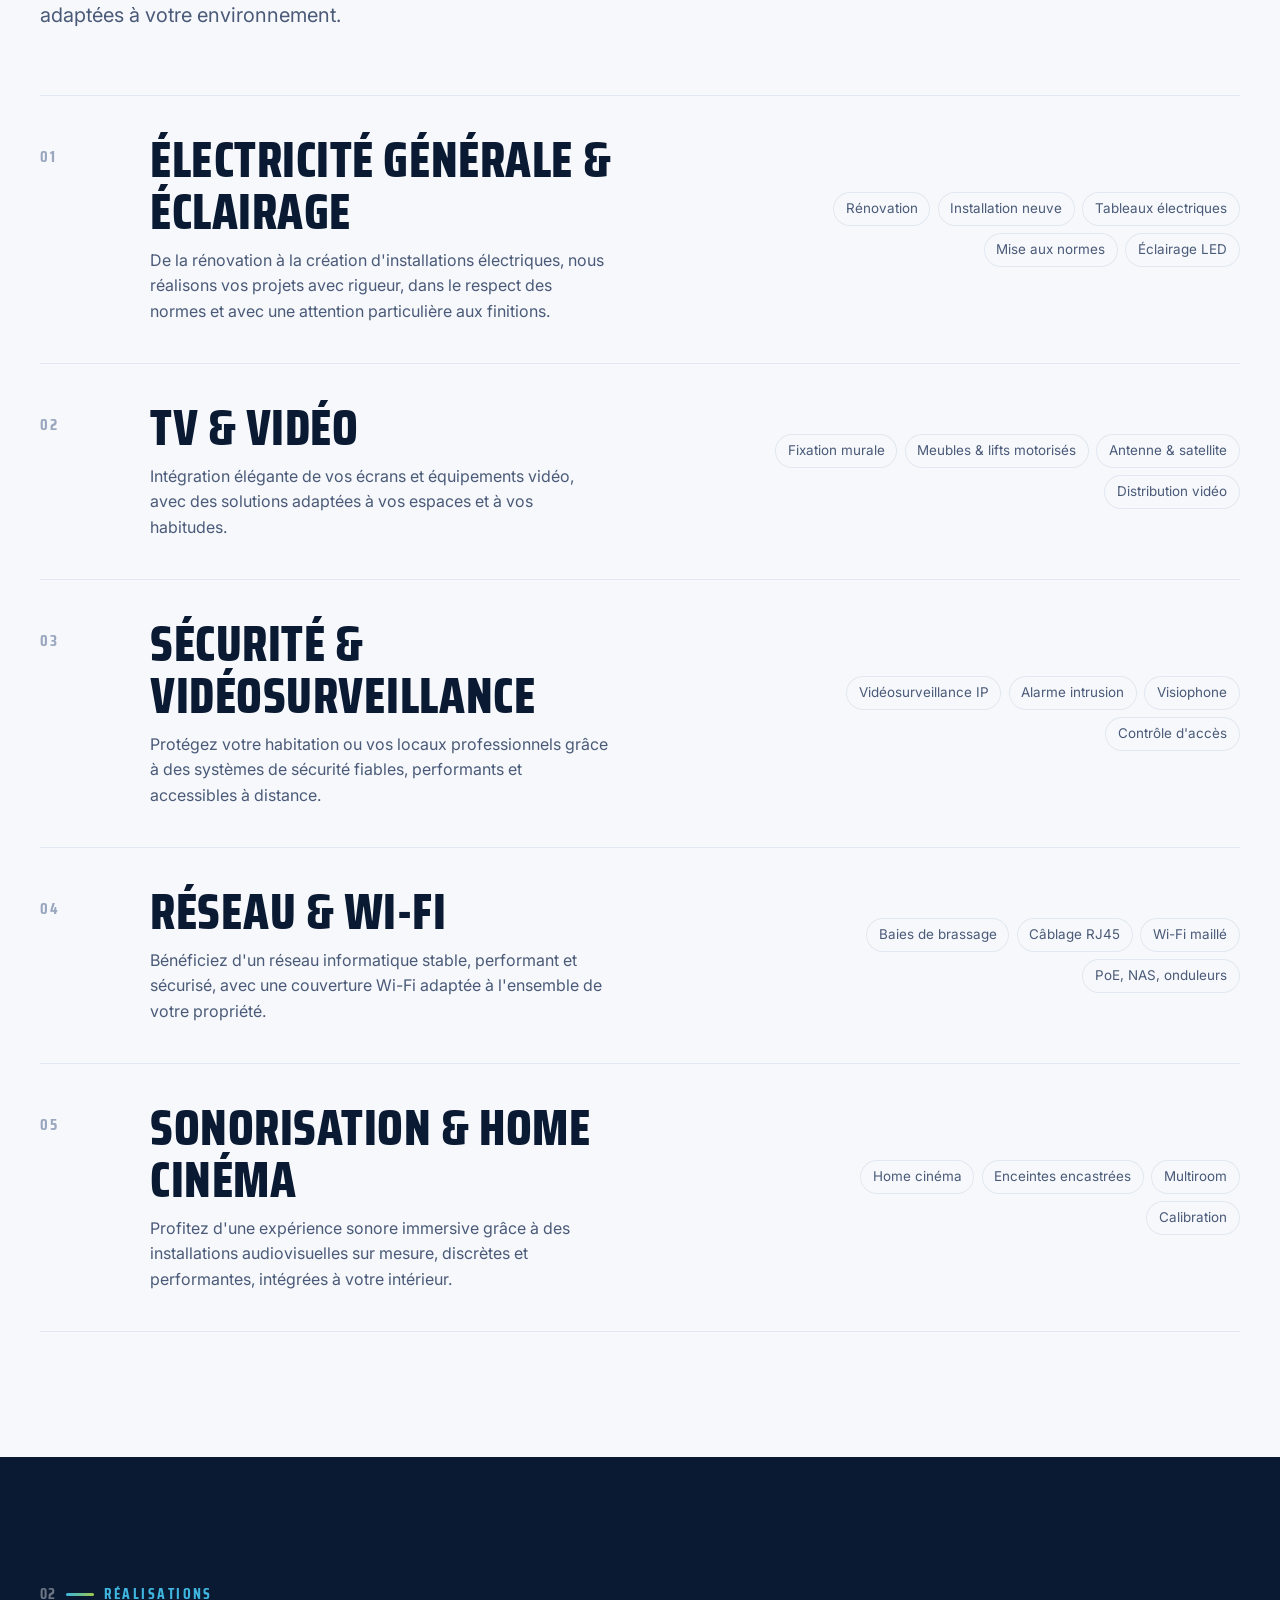
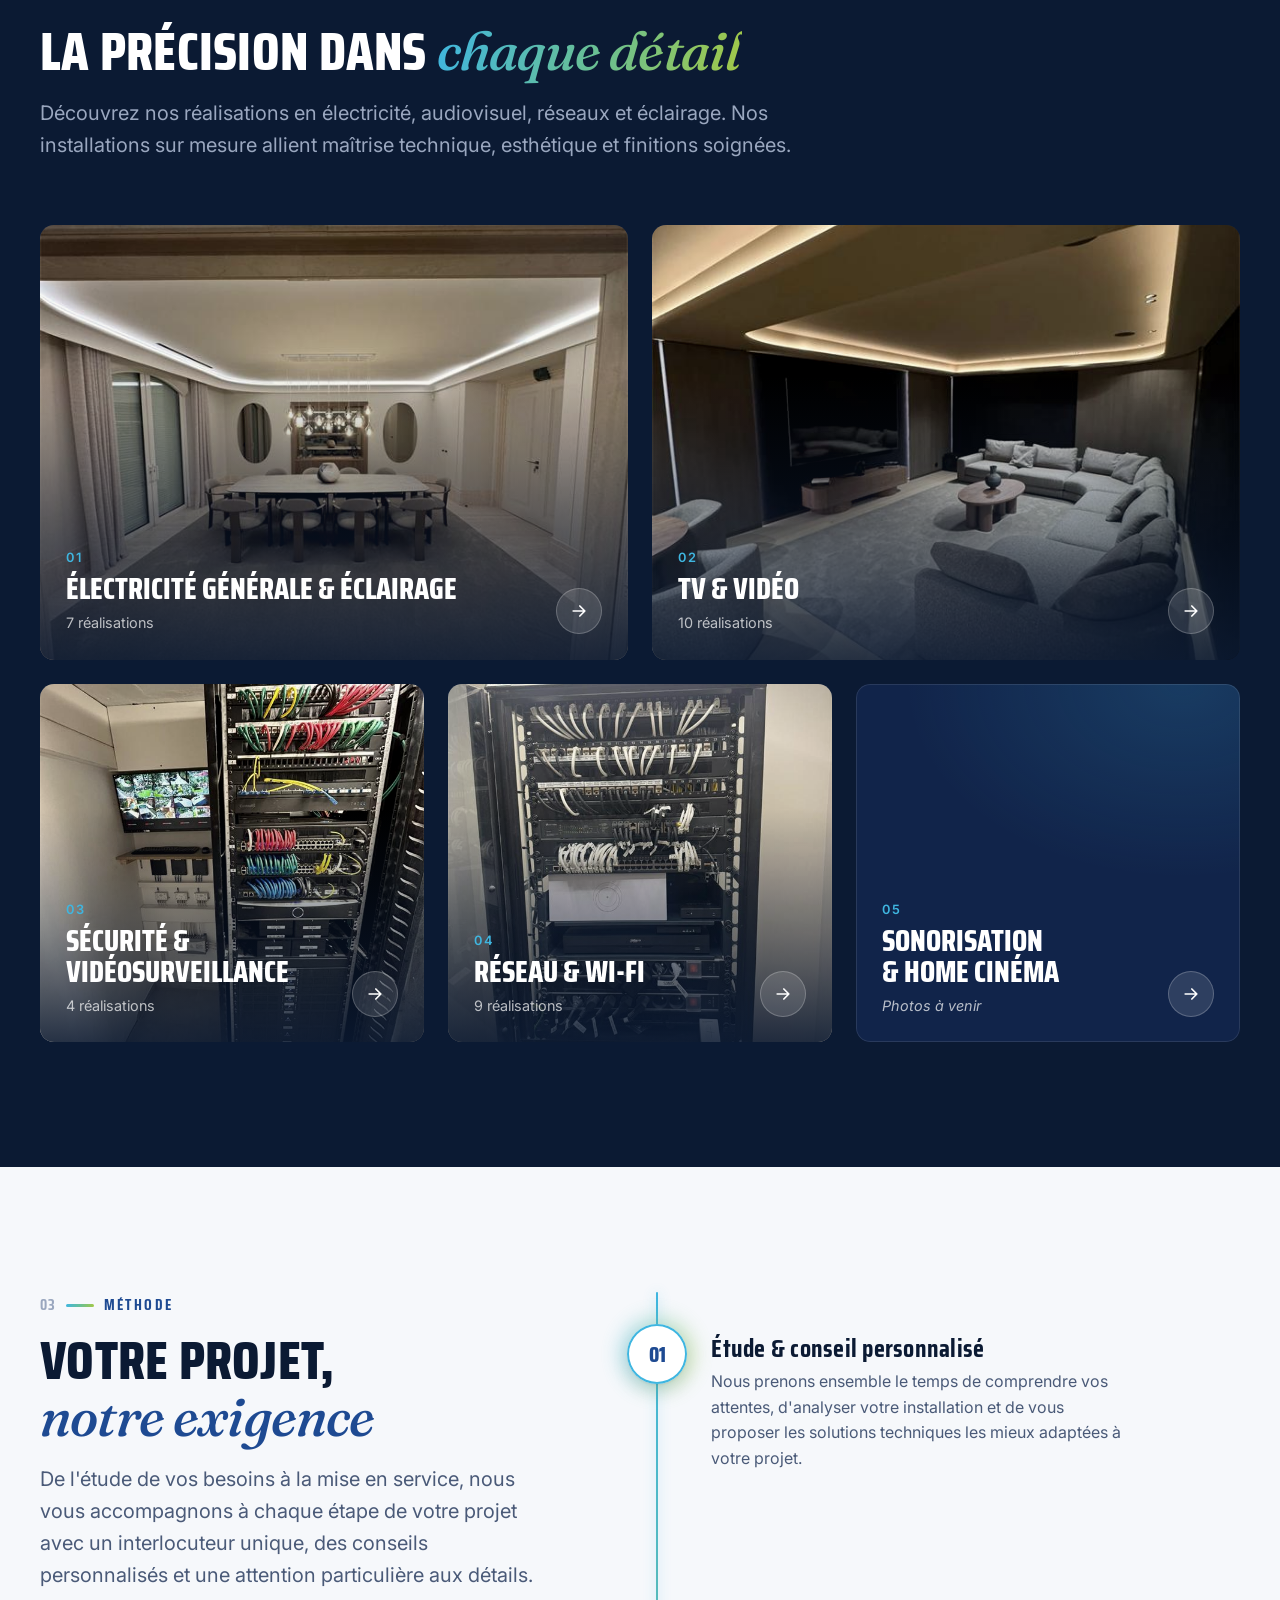
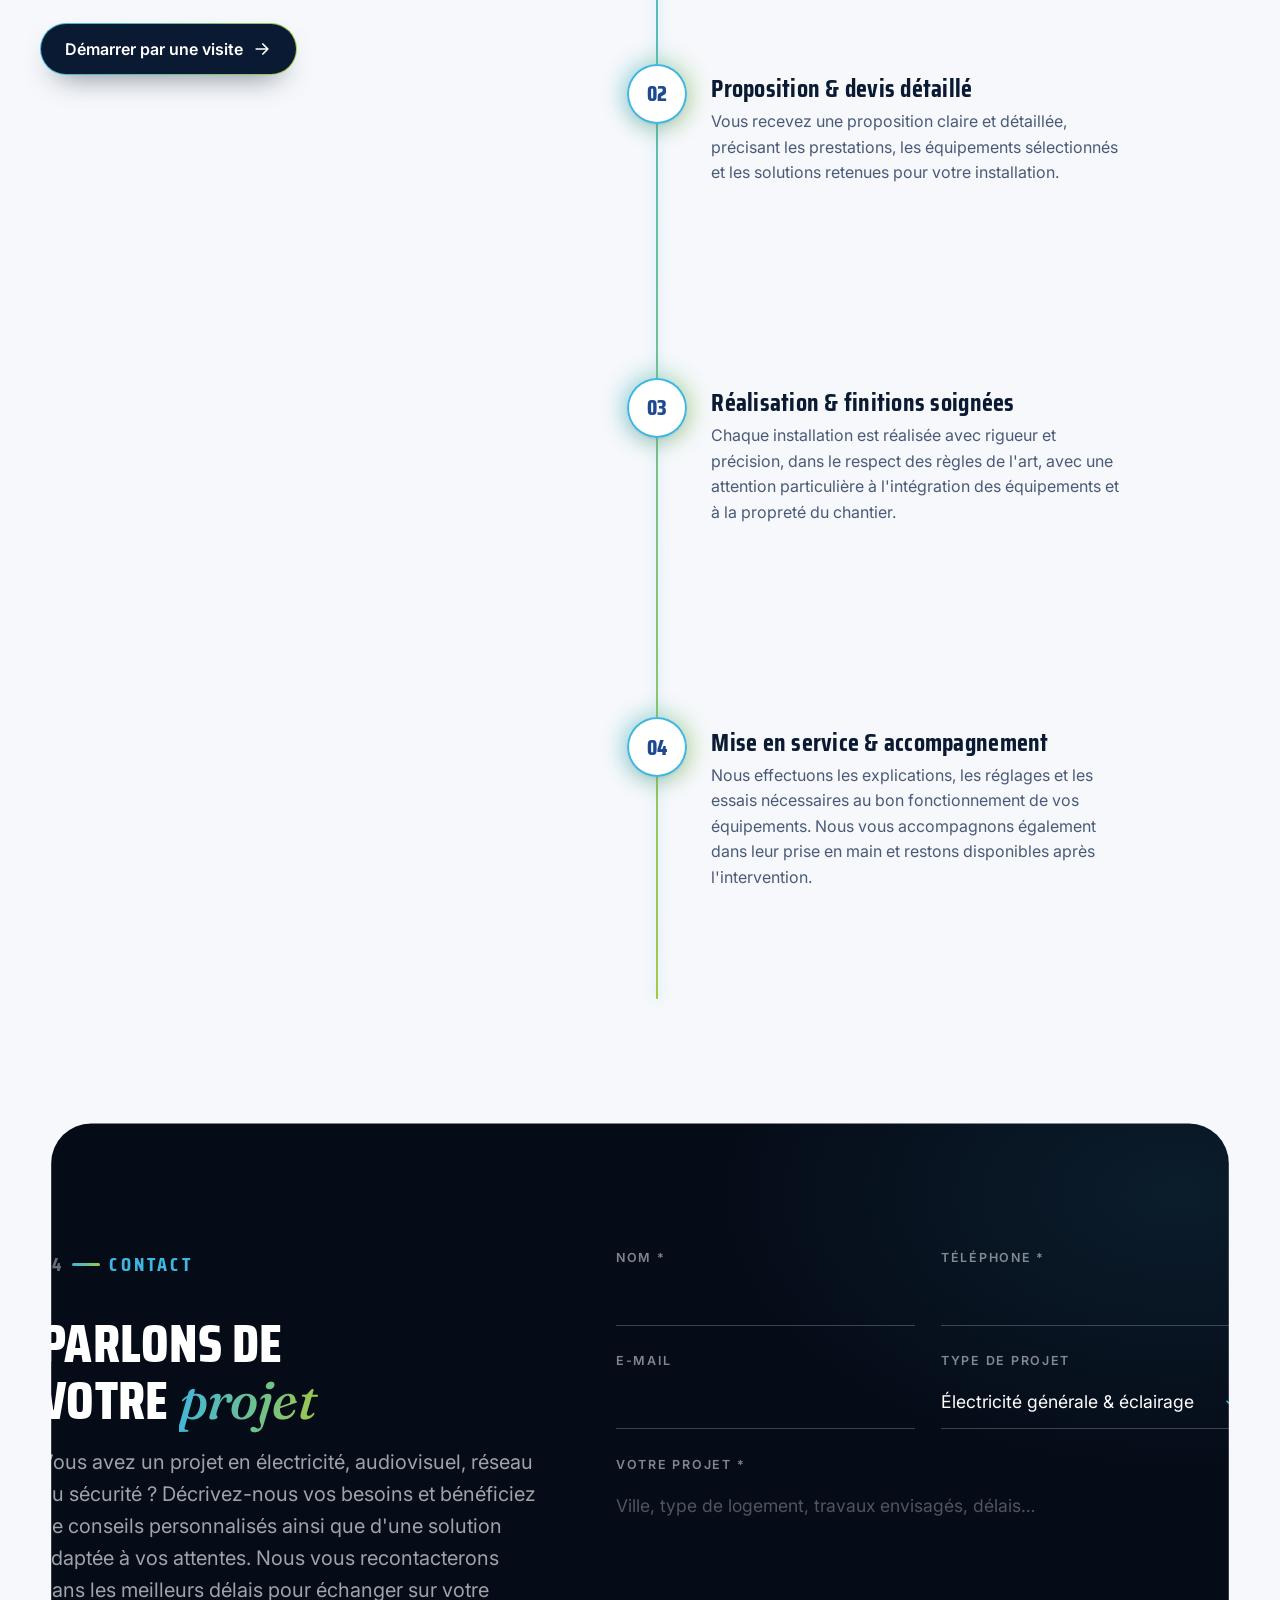
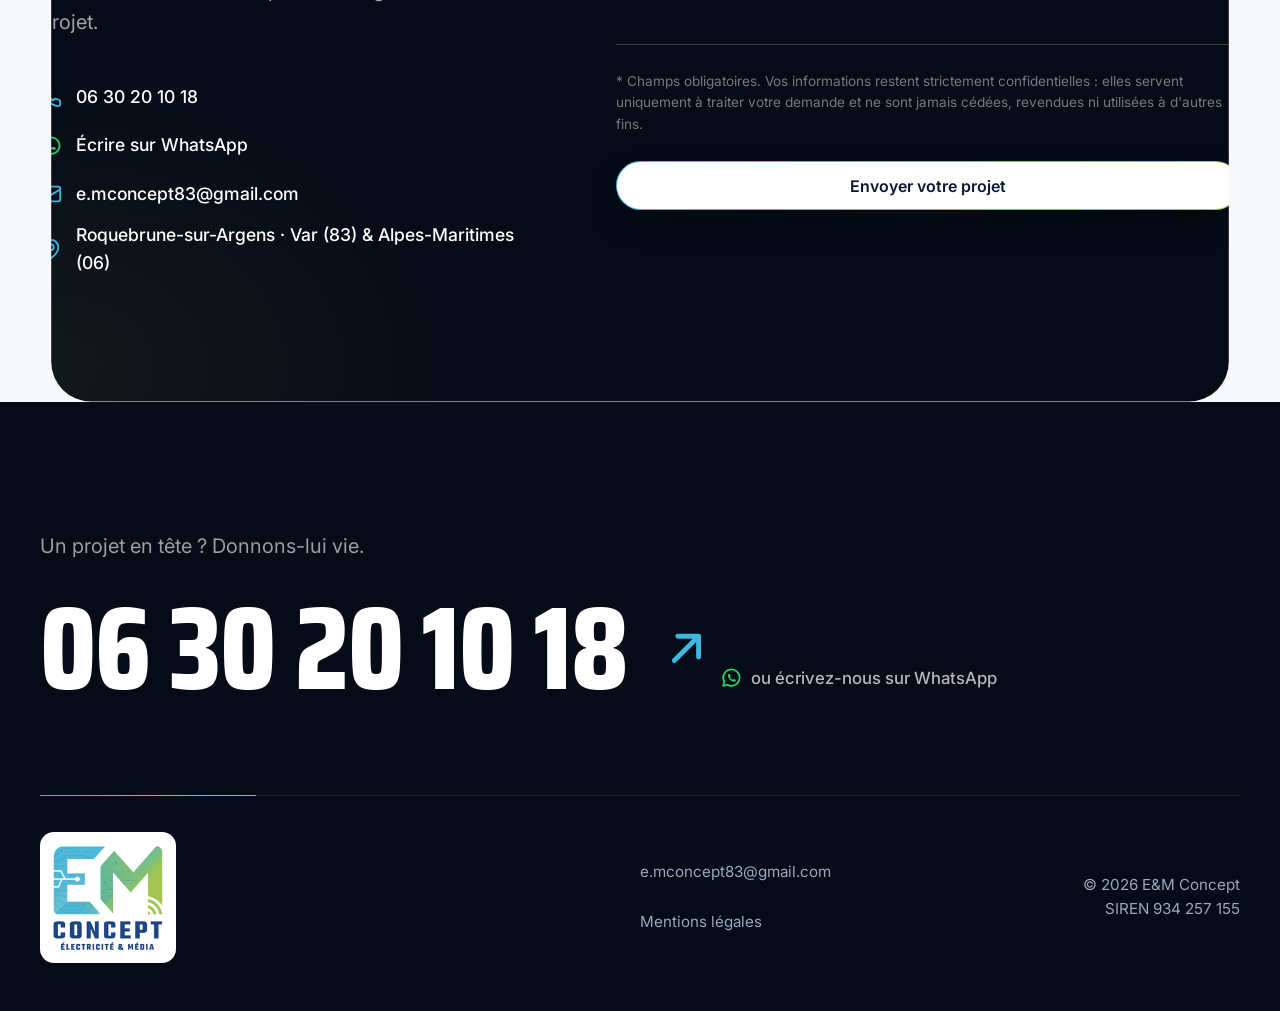
==== commit 08f6d9f5: "Réalisations : 4 photos pour Sécurité & vidéosurveillance Enregistreur Dahua en bandeau, puis deux b" ====
--- a/index.html
+++ b/index.html
@@ -272,10 +272,11 @@
               </span>
             </a>
           </li>
-          <li class="work-cat is-empty reveal">
+          <li class="work-cat reveal">
             <a href="realisations-securite.html">
+              <img src="assets/img/baie-hikvision-control4-640.jpg" srcset="assets/img/baie-hikvision-control4-640.jpg 640w, assets/img/baie-hikvision-control4-1280.jpg 1280w" sizes="(max-width: 600px) 100vw, (max-width: 900px) 50vw, 33vw" width="640" height="853" loading="lazy" decoding="async" alt="">
               <span class="work-cat-body">
-                <span><span class="work-cat-num">03</span><span class="work-cat-title">Sécurité &amp; vidéosurveillance</span><span class="work-cat-count">Photos à venir</span></span>
+                <span><span class="work-cat-num">03</span><span class="work-cat-title">Sécurité &amp; vidéosurveillance</span><span class="work-cat-count">4 réalisations</span></span>
                 <span class="work-cat-go" aria-hidden="true"><svg class="icon"><use href="#i-arrow"/></svg></span>
               </span>
             </a>
--- a/assets/css/styles.css
+++ b/assets/css/styles.css
@@ -698,6 +698,9 @@
 .gallery--edit .g-6 { grid-column: span 6; }
 .gallery--edit .g-12 { grid-column: span 12; }
 .gallery--edit .is-banner .gallery-btn { height: auto; aspect-ratio: var(--ar); }
+/* Product shot on white: shown whole on a white card instead of cropped. */
+.gallery--edit .is-product .gallery-btn, .js .reveal--curtain.is-product .gallery-btn { background: #fff; }
+.gallery--edit .is-product .gallery-btn img { top: 0; height: 100%; object-fit: contain; padding: 10%; box-sizing: border-box; filter: none; translate: none; }
 @media (max-width: 900px) {
   .gallery--edit .gallery-item { --mh: auto; }
   .gallery--edit .g-3, .gallery--edit .g-4 { grid-column: span 6; }
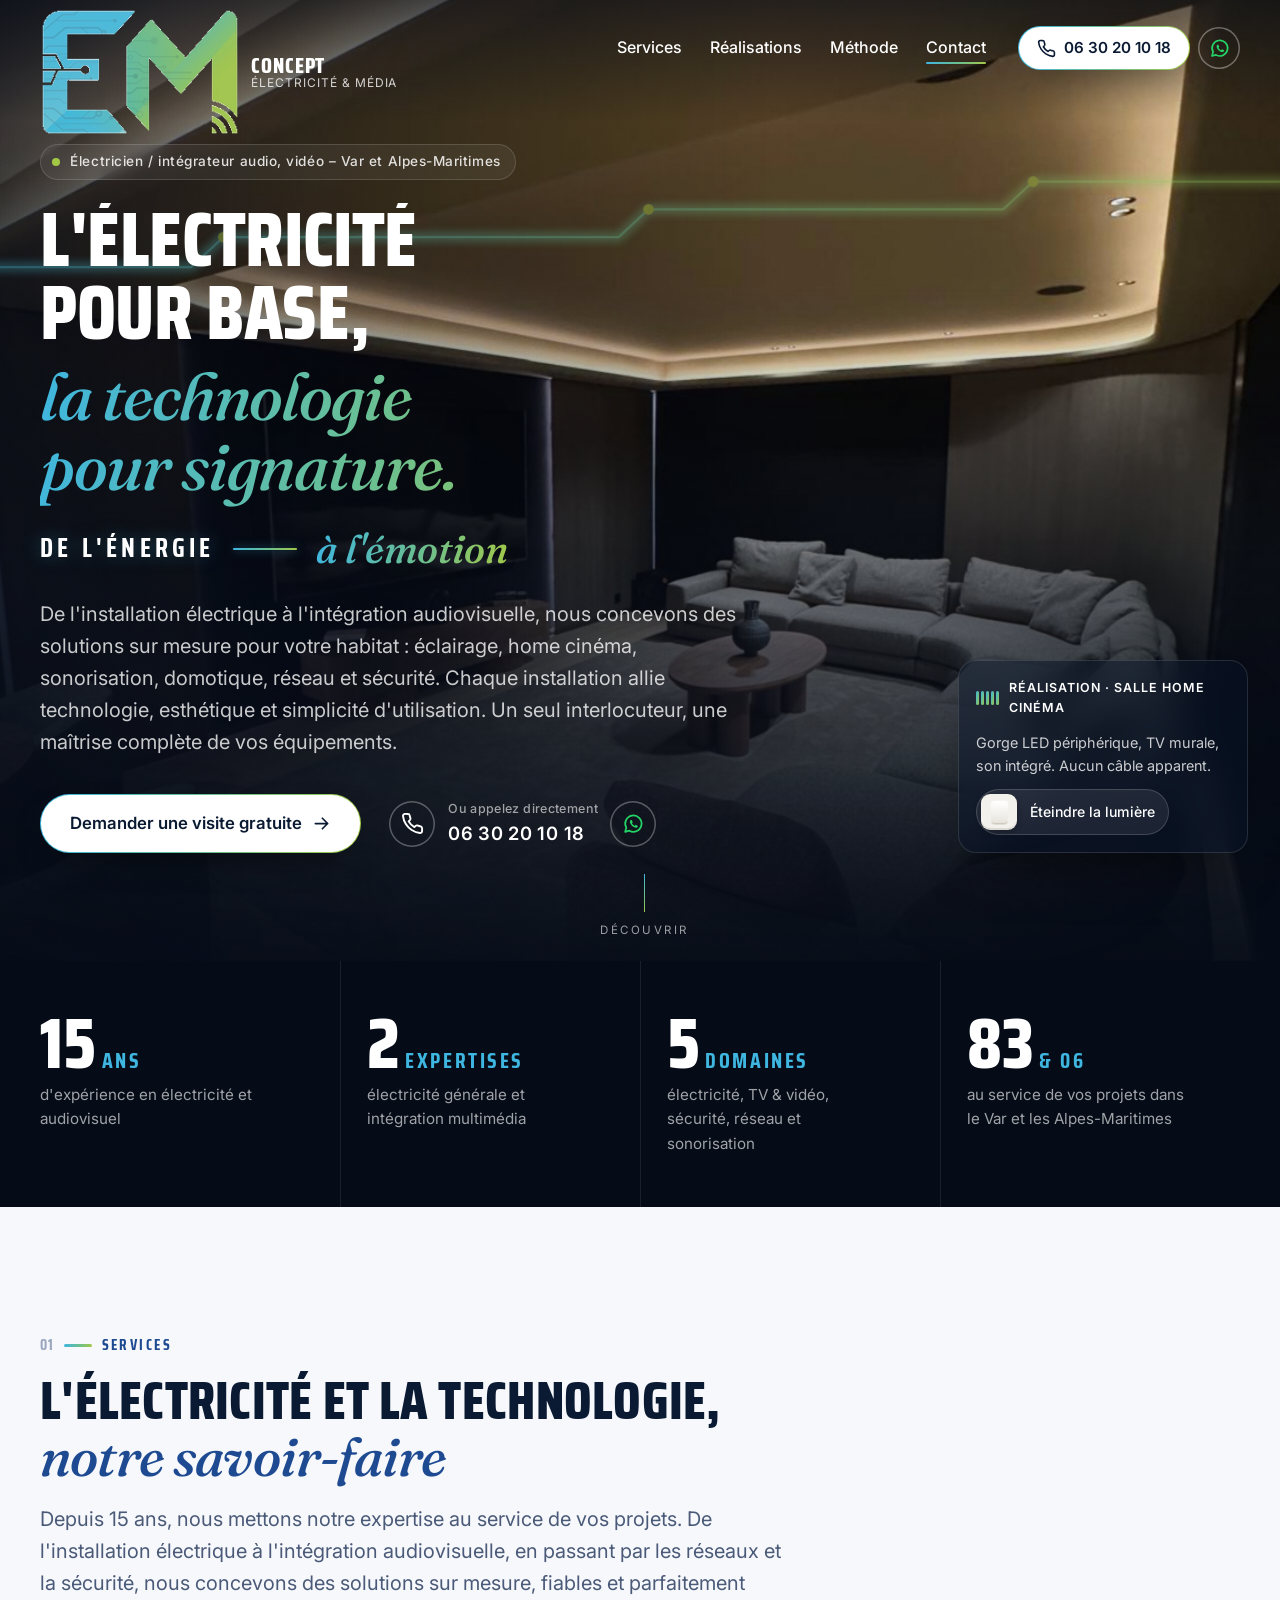
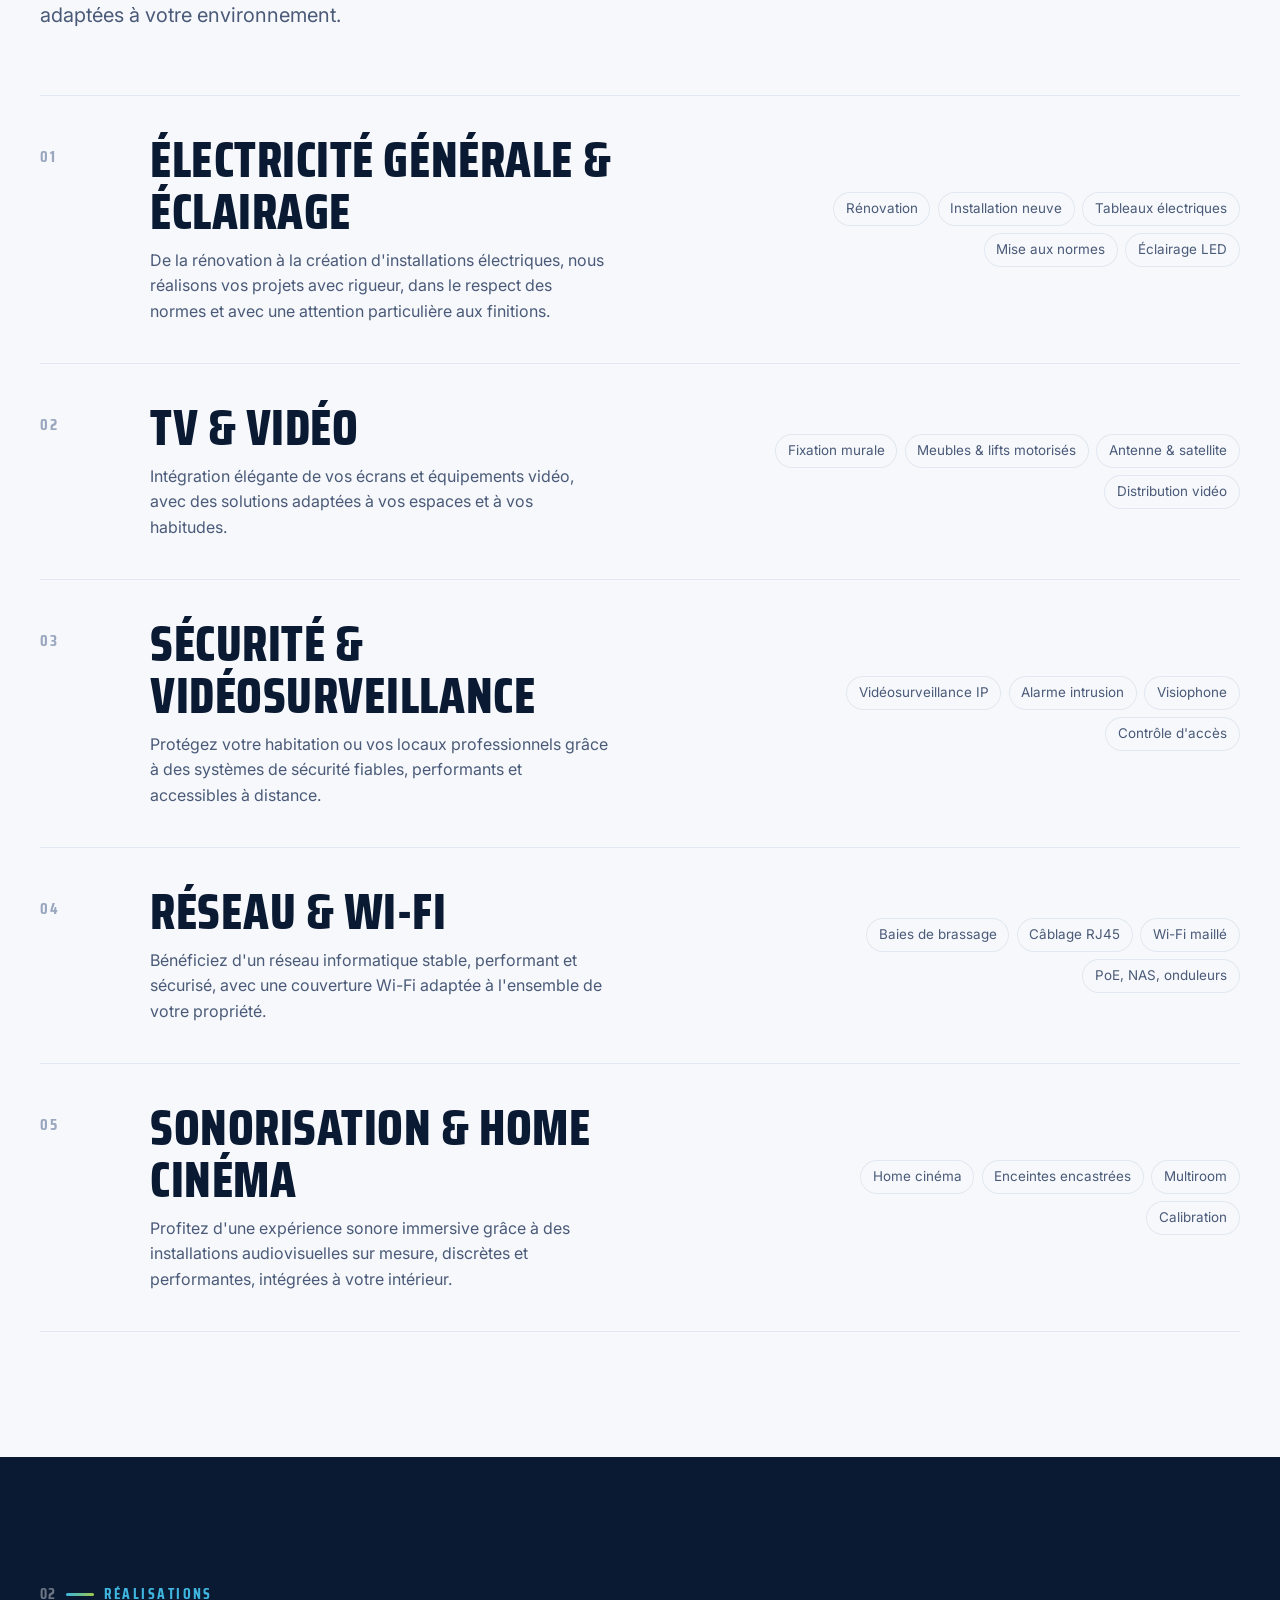
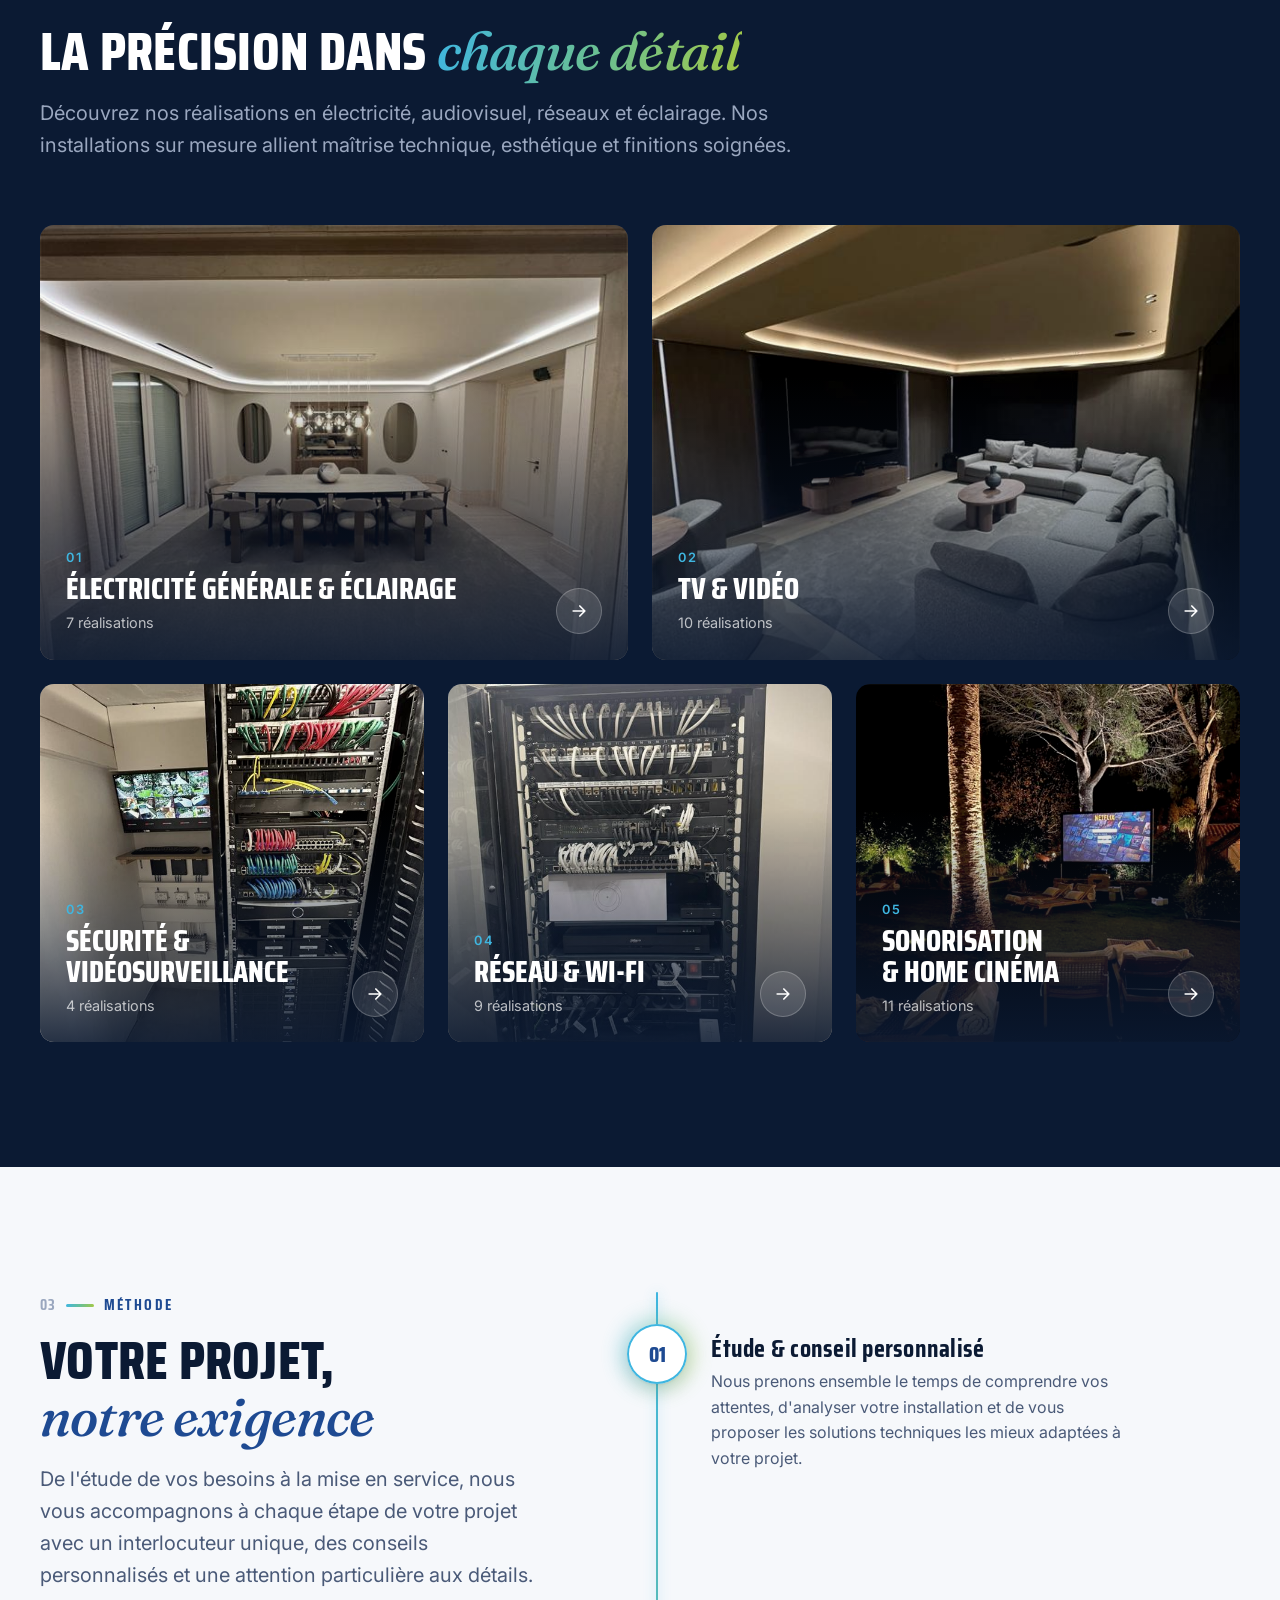
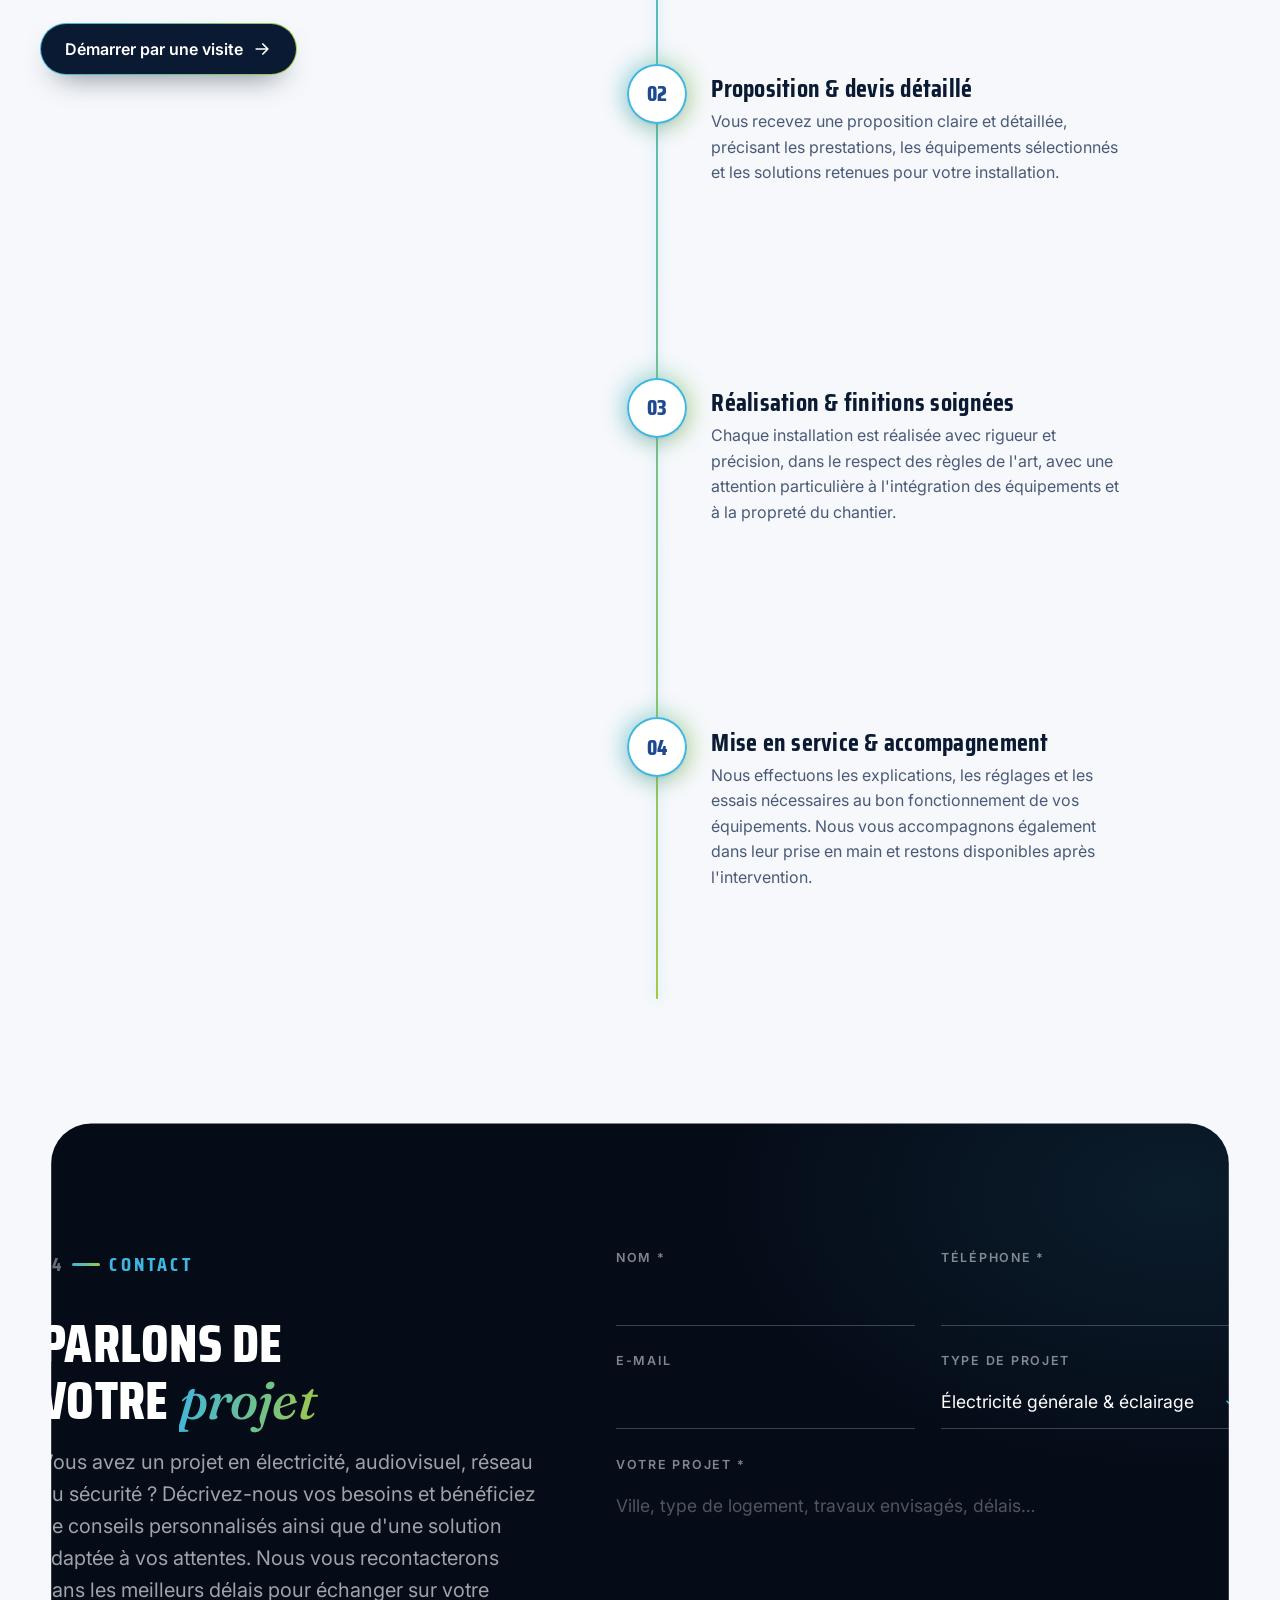
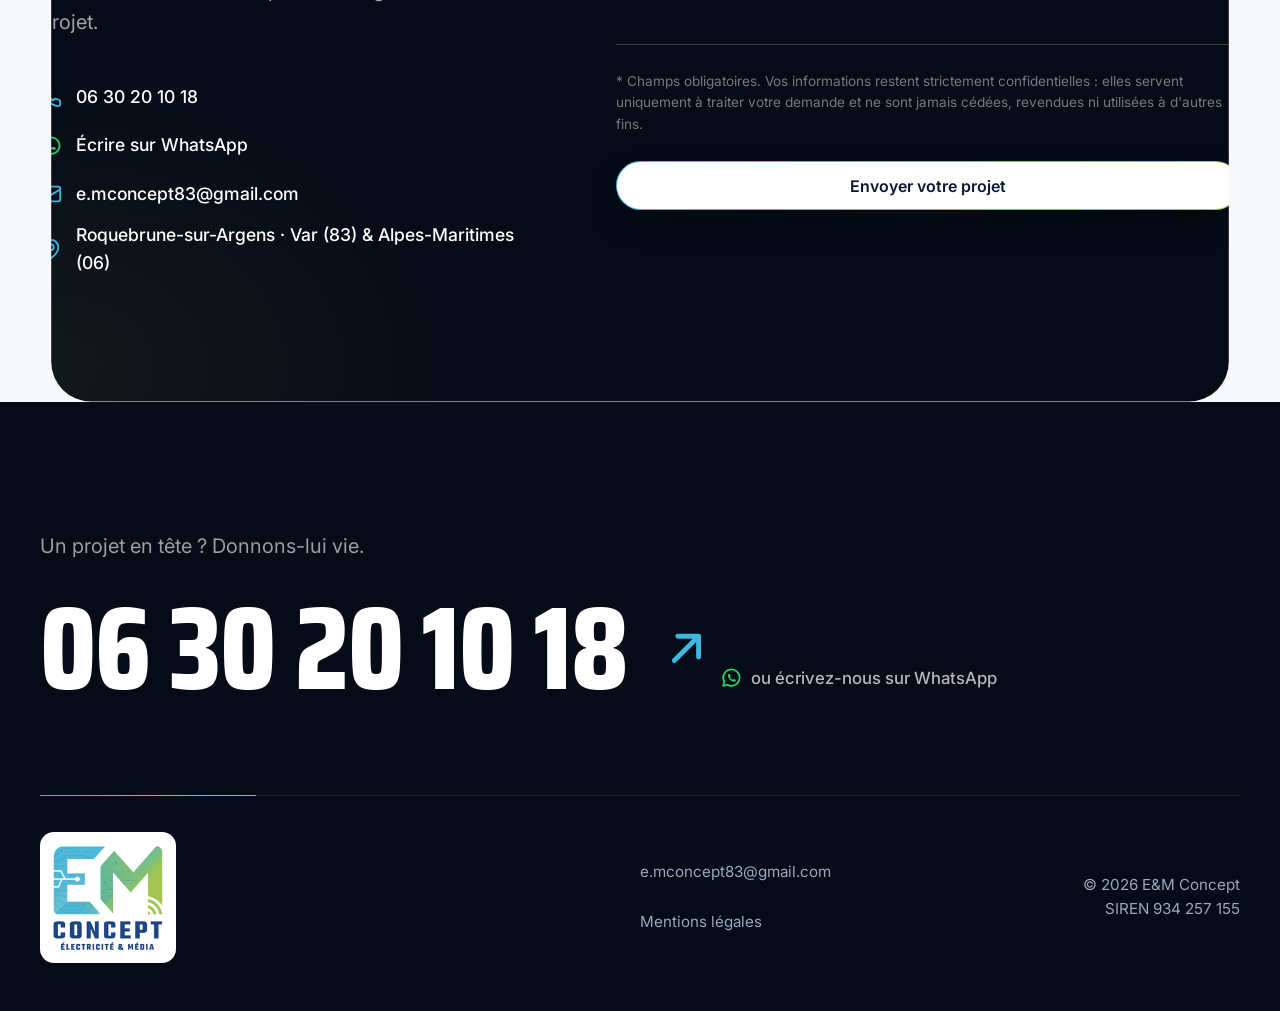
==== commit 366e4e2a: "Réalisations : 11 photos pour Sonorisation & home cinéma Cinéma en plein air en ouverture, baies d'a" ====
--- a/index.html
+++ b/index.html
@@ -290,10 +290,11 @@
               </span>
             </a>
           </li>
-          <li class="work-cat is-empty reveal">
+          <li class="work-cat reveal">
             <a href="realisations-sonorisation.html">
+              <img src="assets/img/cinema-plein-air-640.jpg" srcset="assets/img/cinema-plein-air-640.jpg 640w, assets/img/cinema-plein-air-1280.jpg 1280w" sizes="(max-width: 600px) 100vw, (max-width: 900px) 100vw, 33vw" width="640" height="480" loading="lazy" decoding="async" alt="">
               <span class="work-cat-body">
-                <span><span class="work-cat-num">05</span><span class="work-cat-title">Sonorisation &amp; home cinéma</span><span class="work-cat-count">Photos à venir</span></span>
+                <span><span class="work-cat-num">05</span><span class="work-cat-title">Sonorisation &amp; home cinéma</span><span class="work-cat-count">11 réalisations</span></span>
                 <span class="work-cat-go" aria-hidden="true"><svg class="icon"><use href="#i-arrow"/></svg></span>
               </span>
             </a>
--- a/assets/css/styles.css
+++ b/assets/css/styles.css
@@ -695,6 +695,7 @@
 .gallery--edit .gallery-item { --mh: clamp(300px, 34vw, 470px); }
 .gallery--edit .g-3 { grid-column: span 3; }
 .gallery--edit .g-4 { grid-column: span 4; }
+.gallery--edit .g-8 { grid-column: span 8; }
 .gallery--edit .g-6 { grid-column: span 6; }
 .gallery--edit .g-12 { grid-column: span 12; }
 .gallery--edit .is-banner .gallery-btn { height: auto; aspect-ratio: var(--ar); }
@@ -705,9 +706,9 @@
   .gallery--edit .gallery-item { --mh: auto; }
   .gallery--edit .g-3, .gallery--edit .g-4 { grid-column: span 6; }
   .gallery--edit .g-4:last-child { grid-column: span 12; }
-  .gallery--edit .g-6, .gallery--edit .g-12 { grid-column: span 12; }
+  .gallery--edit .g-6, .gallery--edit .g-8, .gallery--edit .g-12, .gallery--edit .t-wide { grid-column: span 12; }
   .gallery--edit .gallery-btn { aspect-ratio: 3 / 4; }
-  .gallery--edit .g-6 .gallery-btn { aspect-ratio: 4 / 3; }
+  .gallery--edit .g-6 .gallery-btn, .gallery--edit .g-8 .gallery-btn, .gallery--edit .t-wide .gallery-btn { aspect-ratio: 4 / 3; }
   .gallery--edit .g-4:last-child .gallery-btn { aspect-ratio: 4 / 3; }
   .gallery--edit .is-banner .gallery-btn { aspect-ratio: var(--ar); }
 }
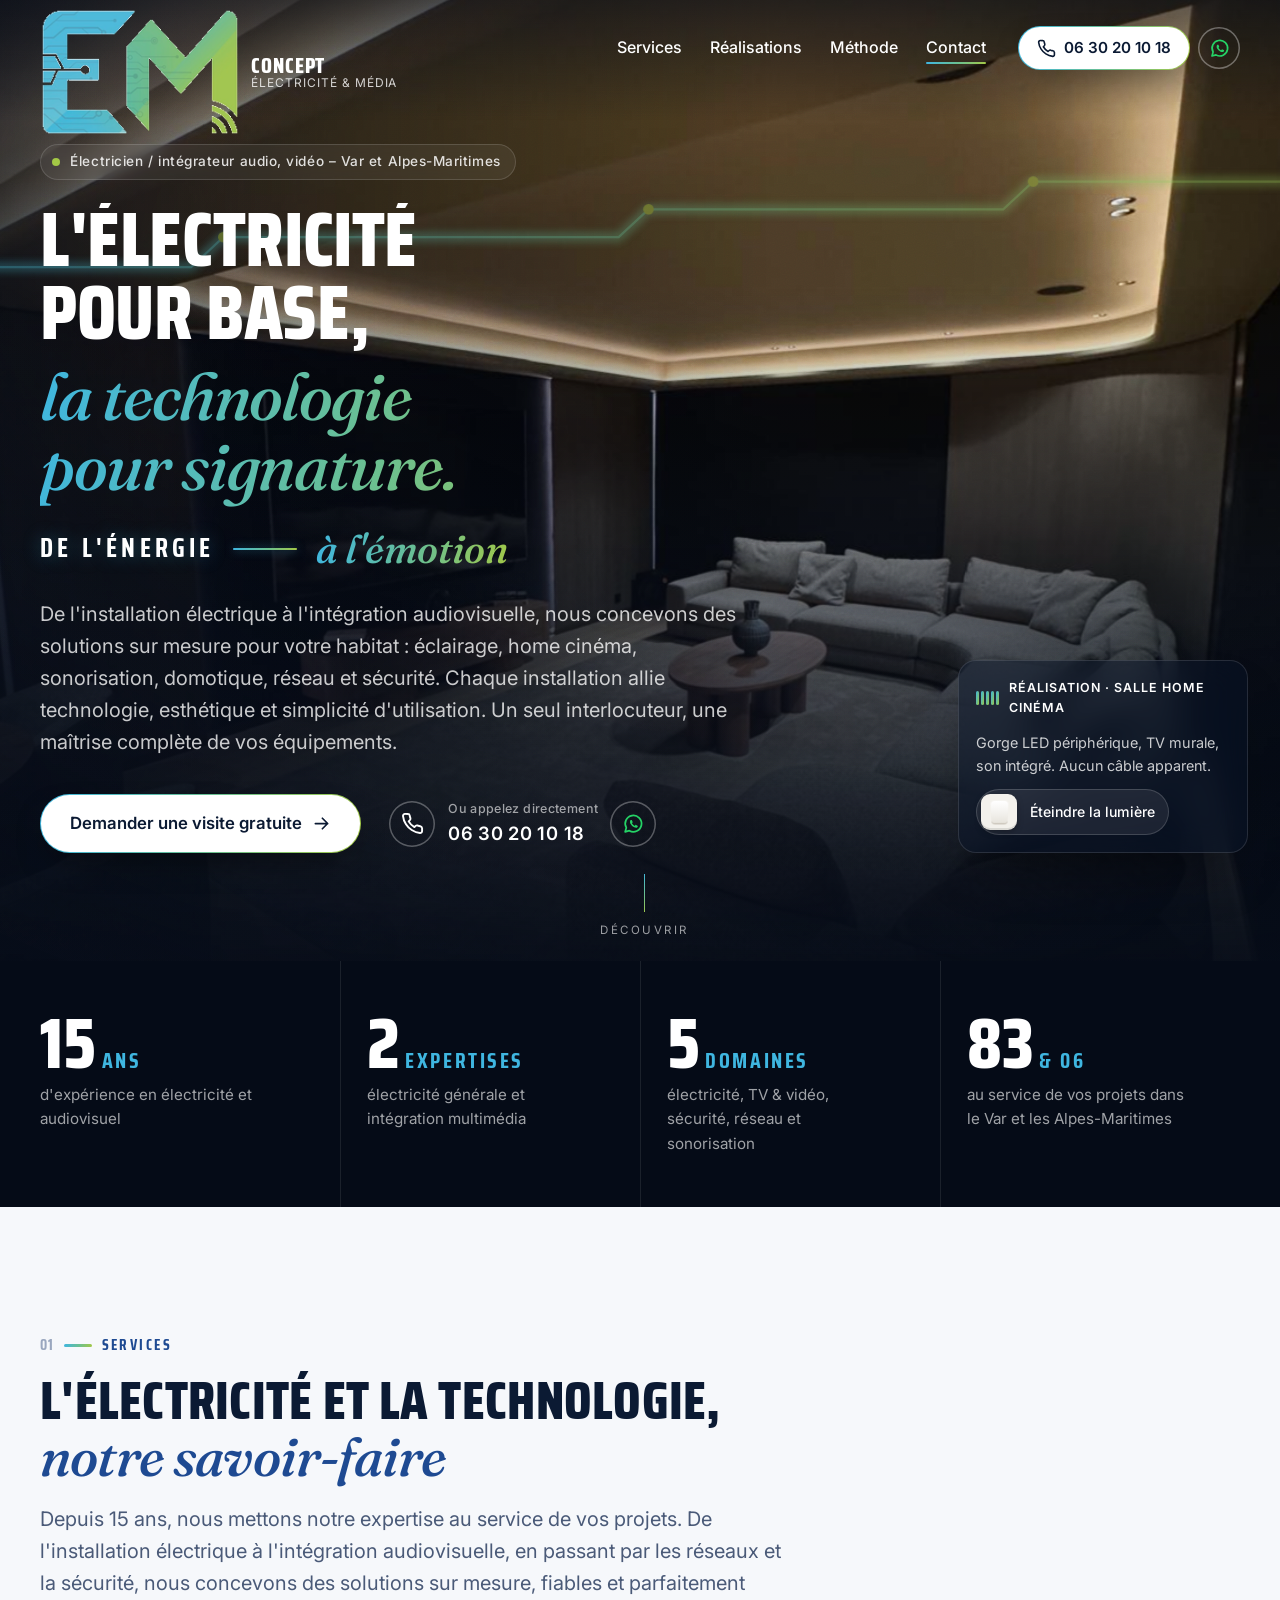
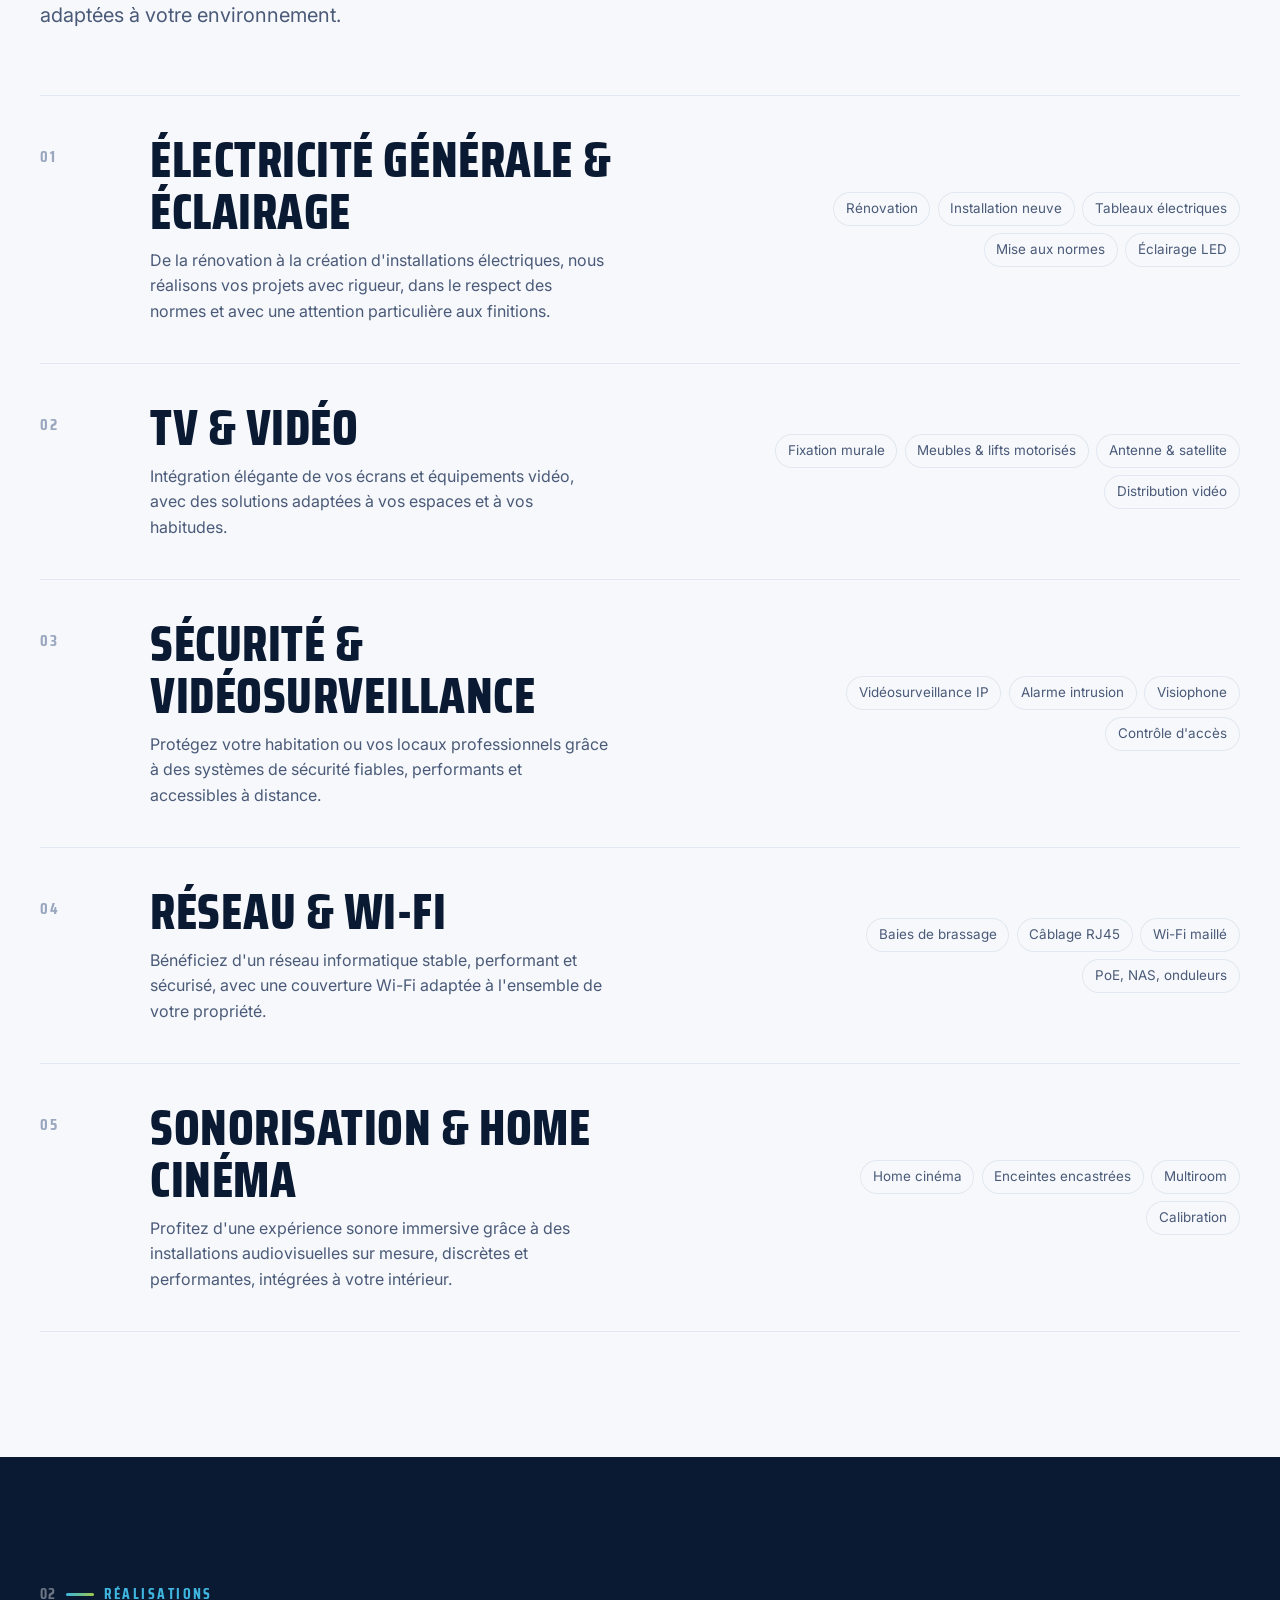
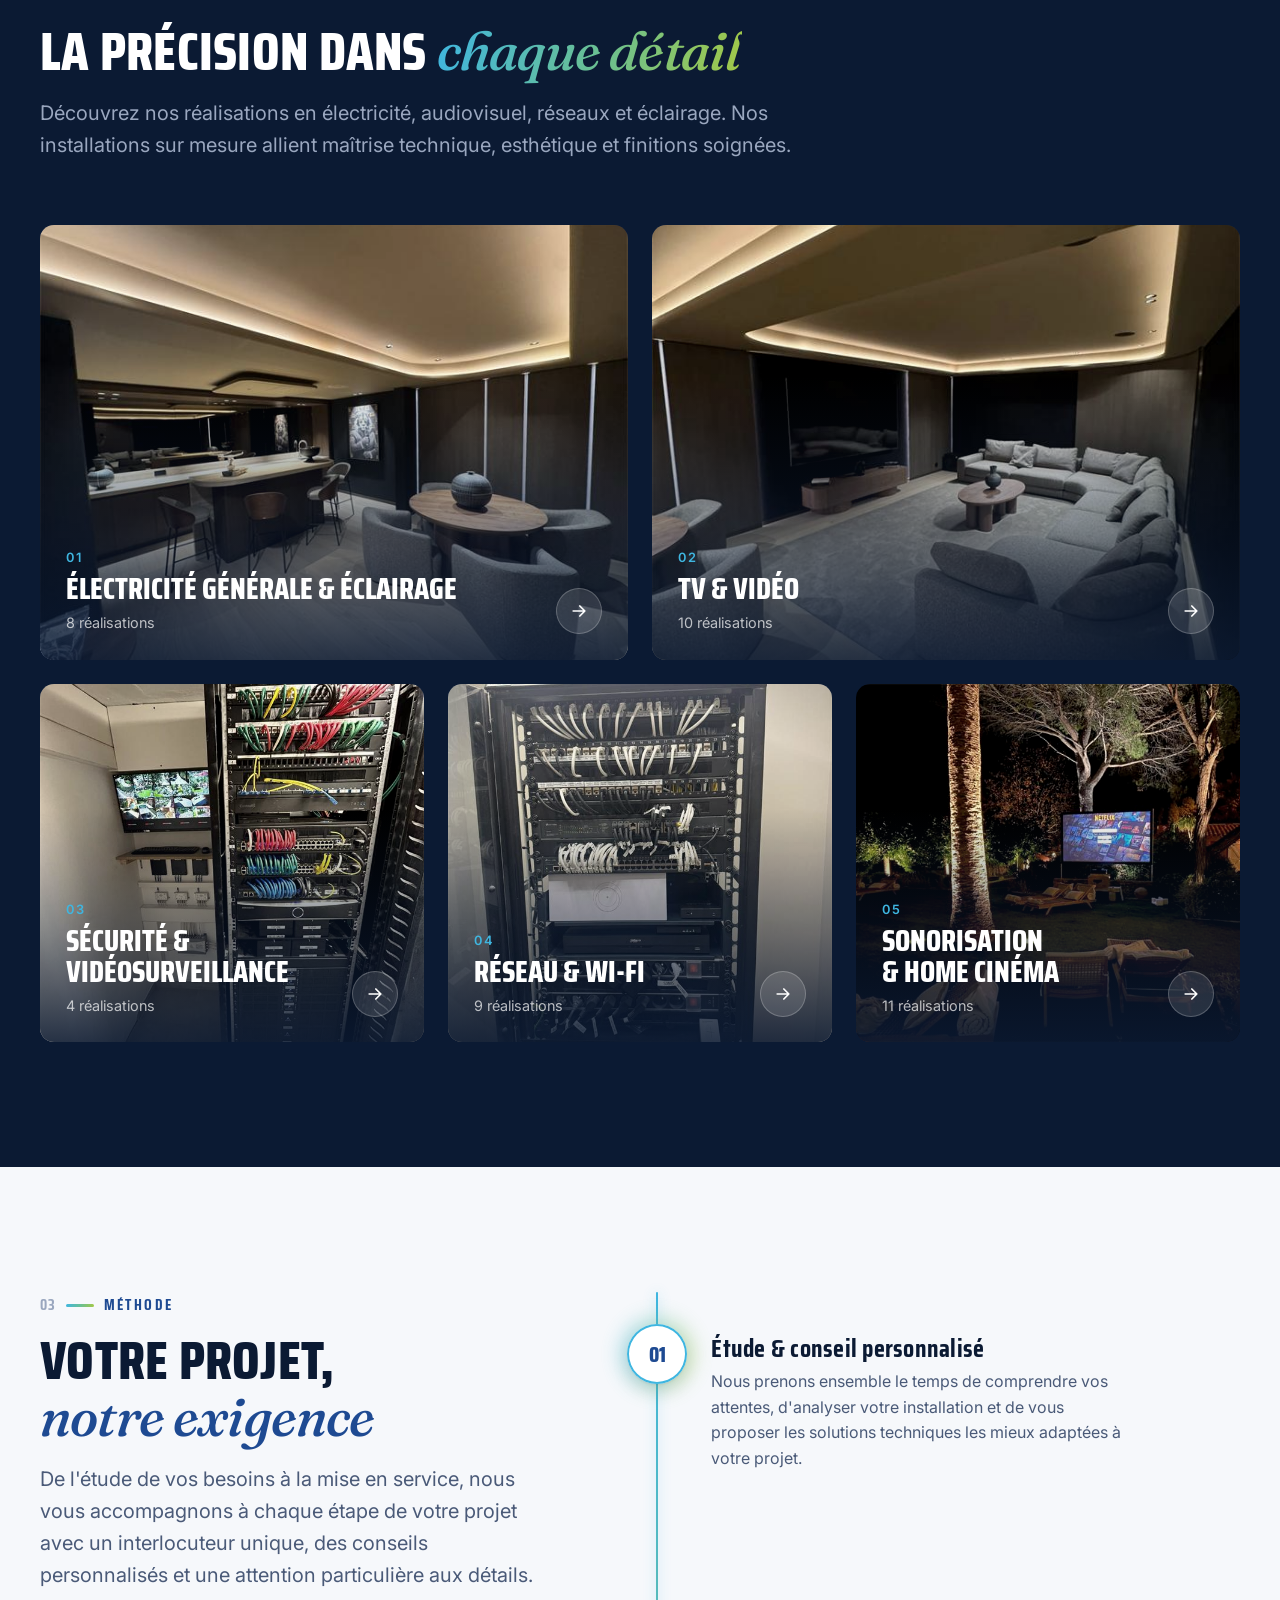
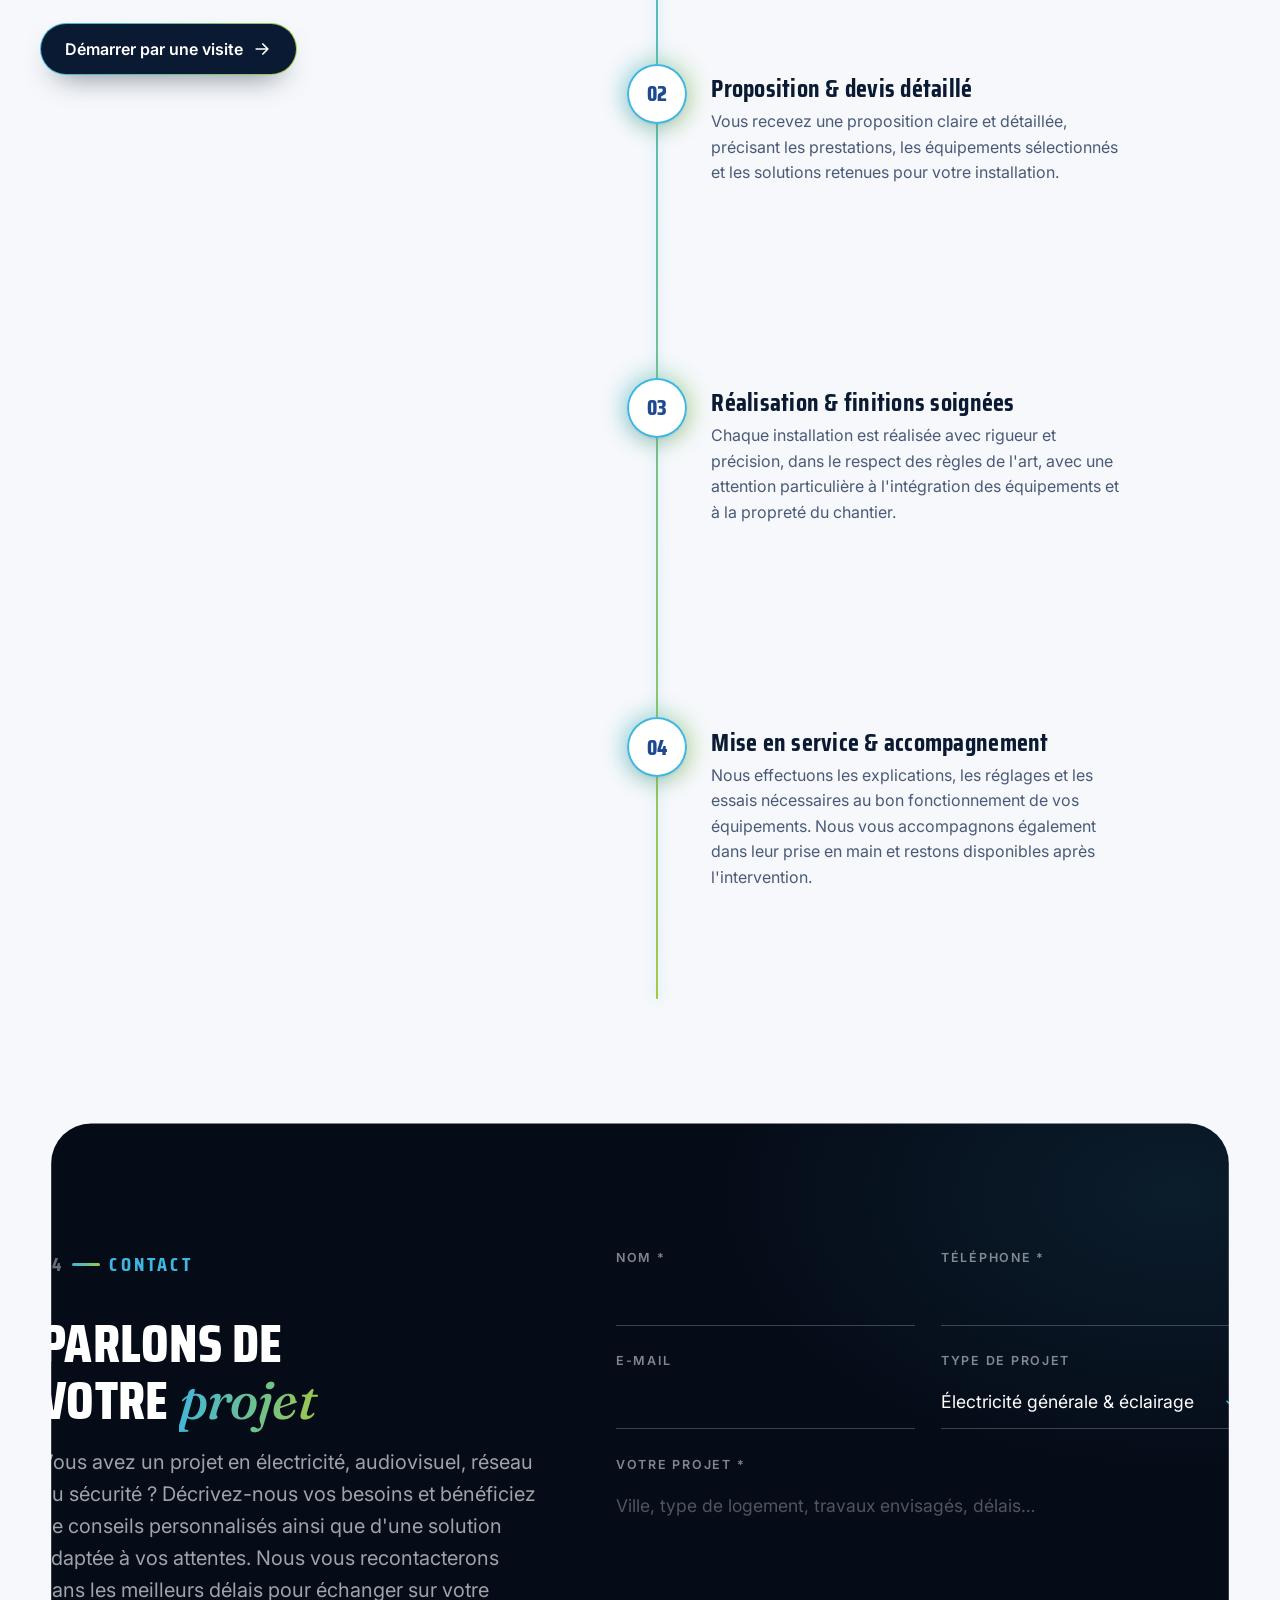
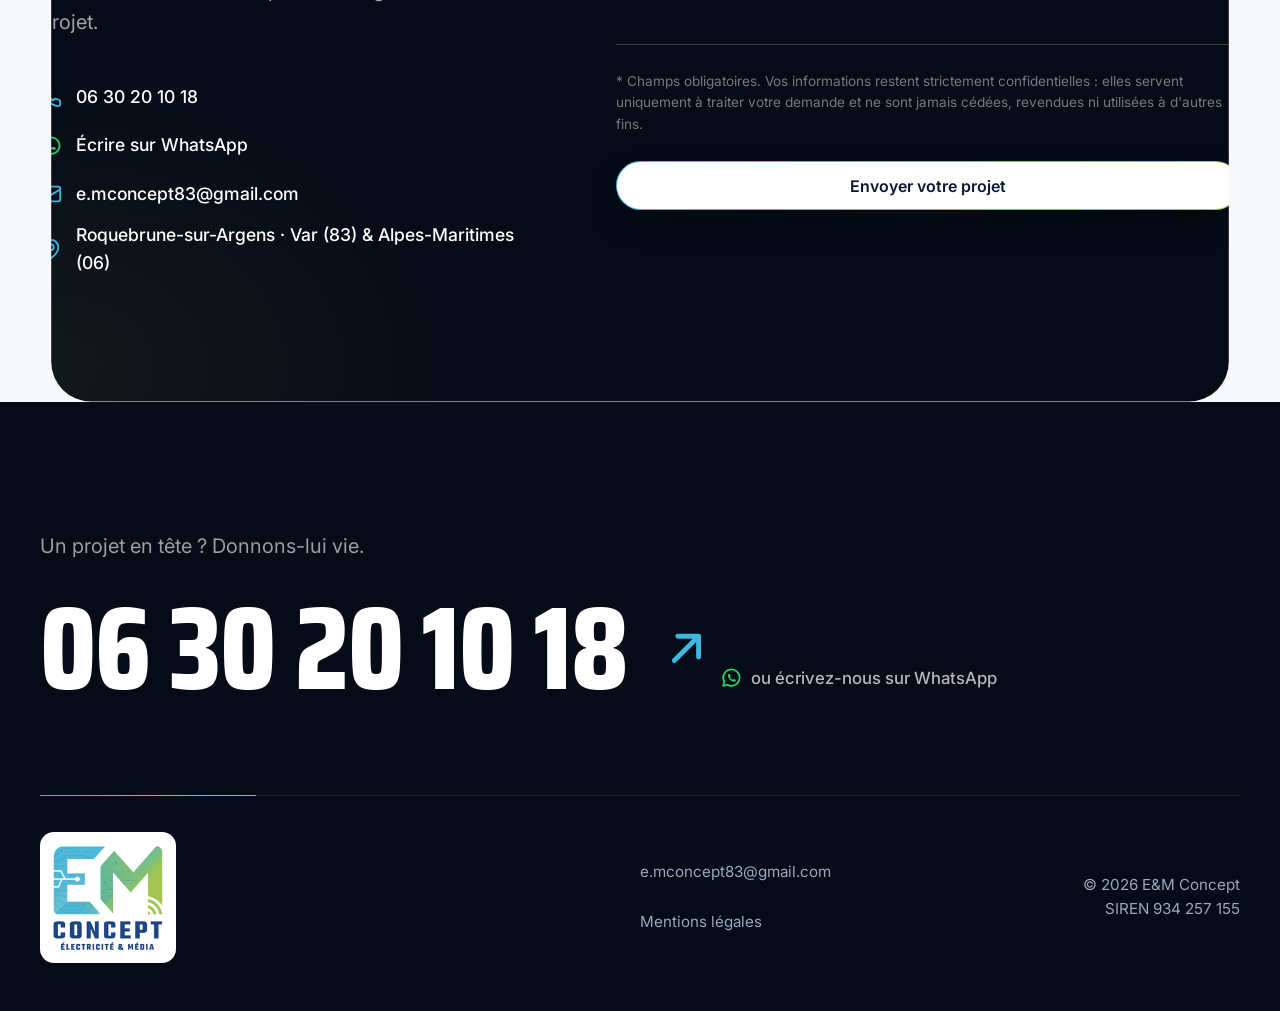
==== commit ce4e38b2: "Réalisations : bar à gorge LED dans Électricité, page recomposée Co-Authored-By: Claude Opus 5.5 <no" ====
--- a/index.html
+++ b/index.html
@@ -256,9 +256,9 @@
         <ul class="work-cats">
           <li class="work-cat is-lg reveal">
             <a href="realisations-electricite.html">
-              <img src="assets/img/salle-a-manger-gorge-led-640.jpg" srcset="assets/img/salle-a-manger-gorge-led-640.jpg 640w, assets/img/salle-a-manger-gorge-led-1280.jpg 1280w" sizes="(max-width: 600px) 100vw, 50vw" width="640" height="480" loading="lazy" decoding="async" alt="">
+              <img src="assets/img/bar-gorge-led-640.jpg" srcset="assets/img/bar-gorge-led-640.jpg 640w, assets/img/bar-gorge-led-1280.jpg 1280w" sizes="(max-width: 600px) 100vw, 50vw" width="640" height="480" loading="lazy" decoding="async" alt="">
               <span class="work-cat-body">
-                <span><span class="work-cat-num">01</span><span class="work-cat-title">Électricité générale &amp; éclairage</span><span class="work-cat-count">7 réalisations</span></span>
+                <span><span class="work-cat-num">01</span><span class="work-cat-title">Électricité générale &amp; éclairage</span><span class="work-cat-count">8 réalisations</span></span>
                 <span class="work-cat-go" aria-hidden="true"><svg class="icon"><use href="#i-arrow"/></svg></span>
               </span>
             </a>
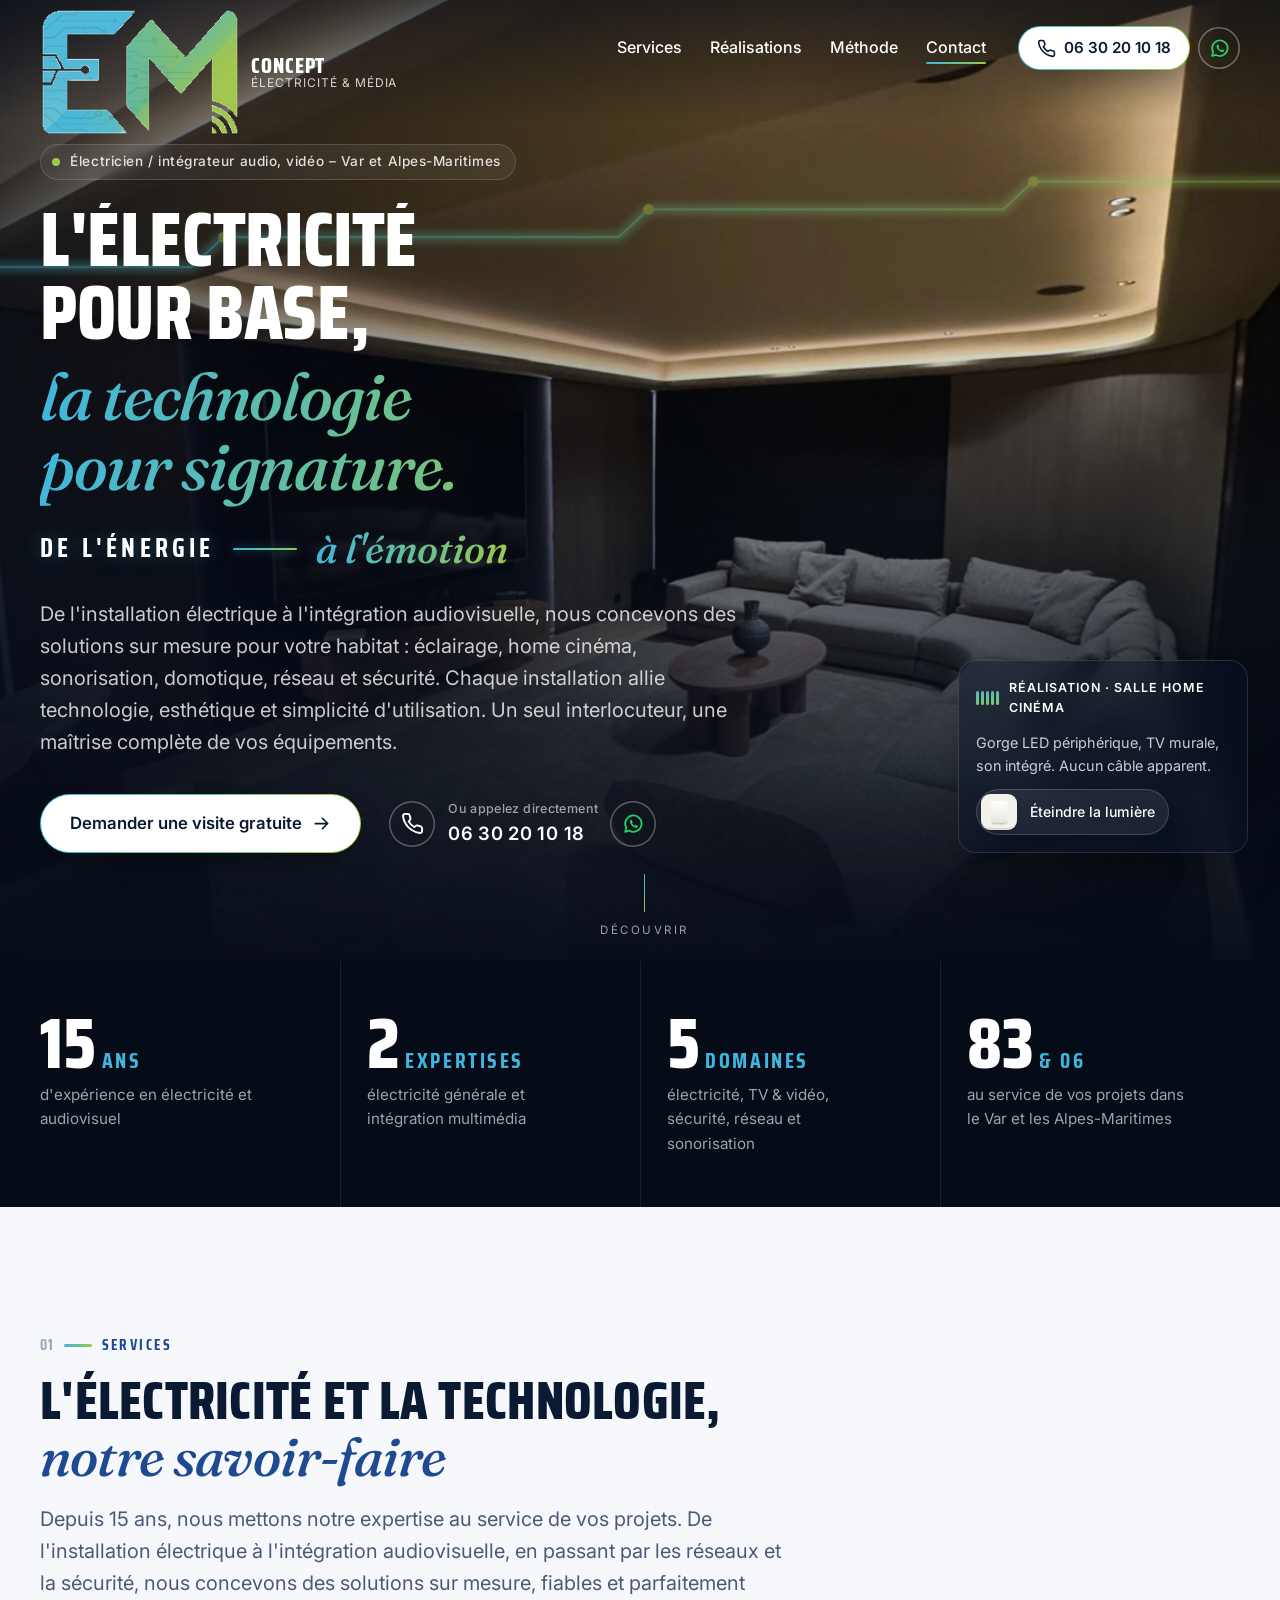
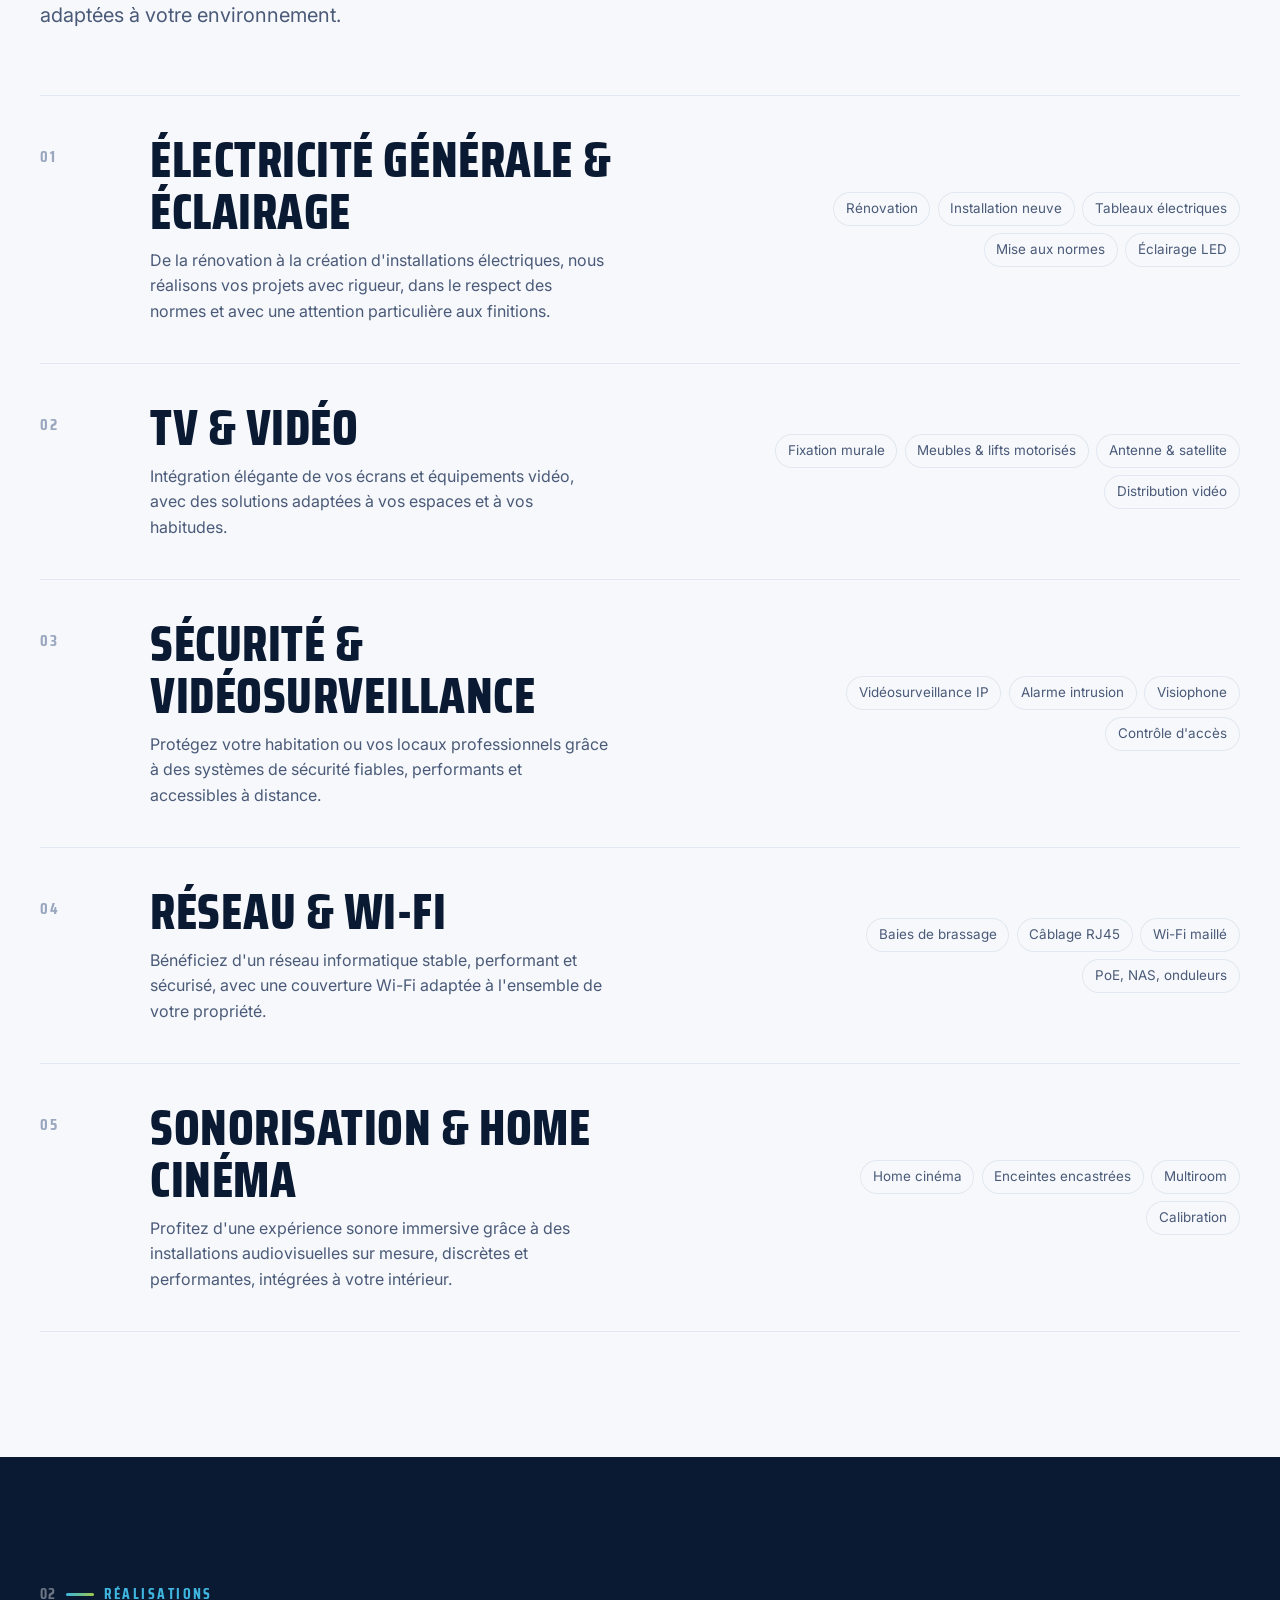
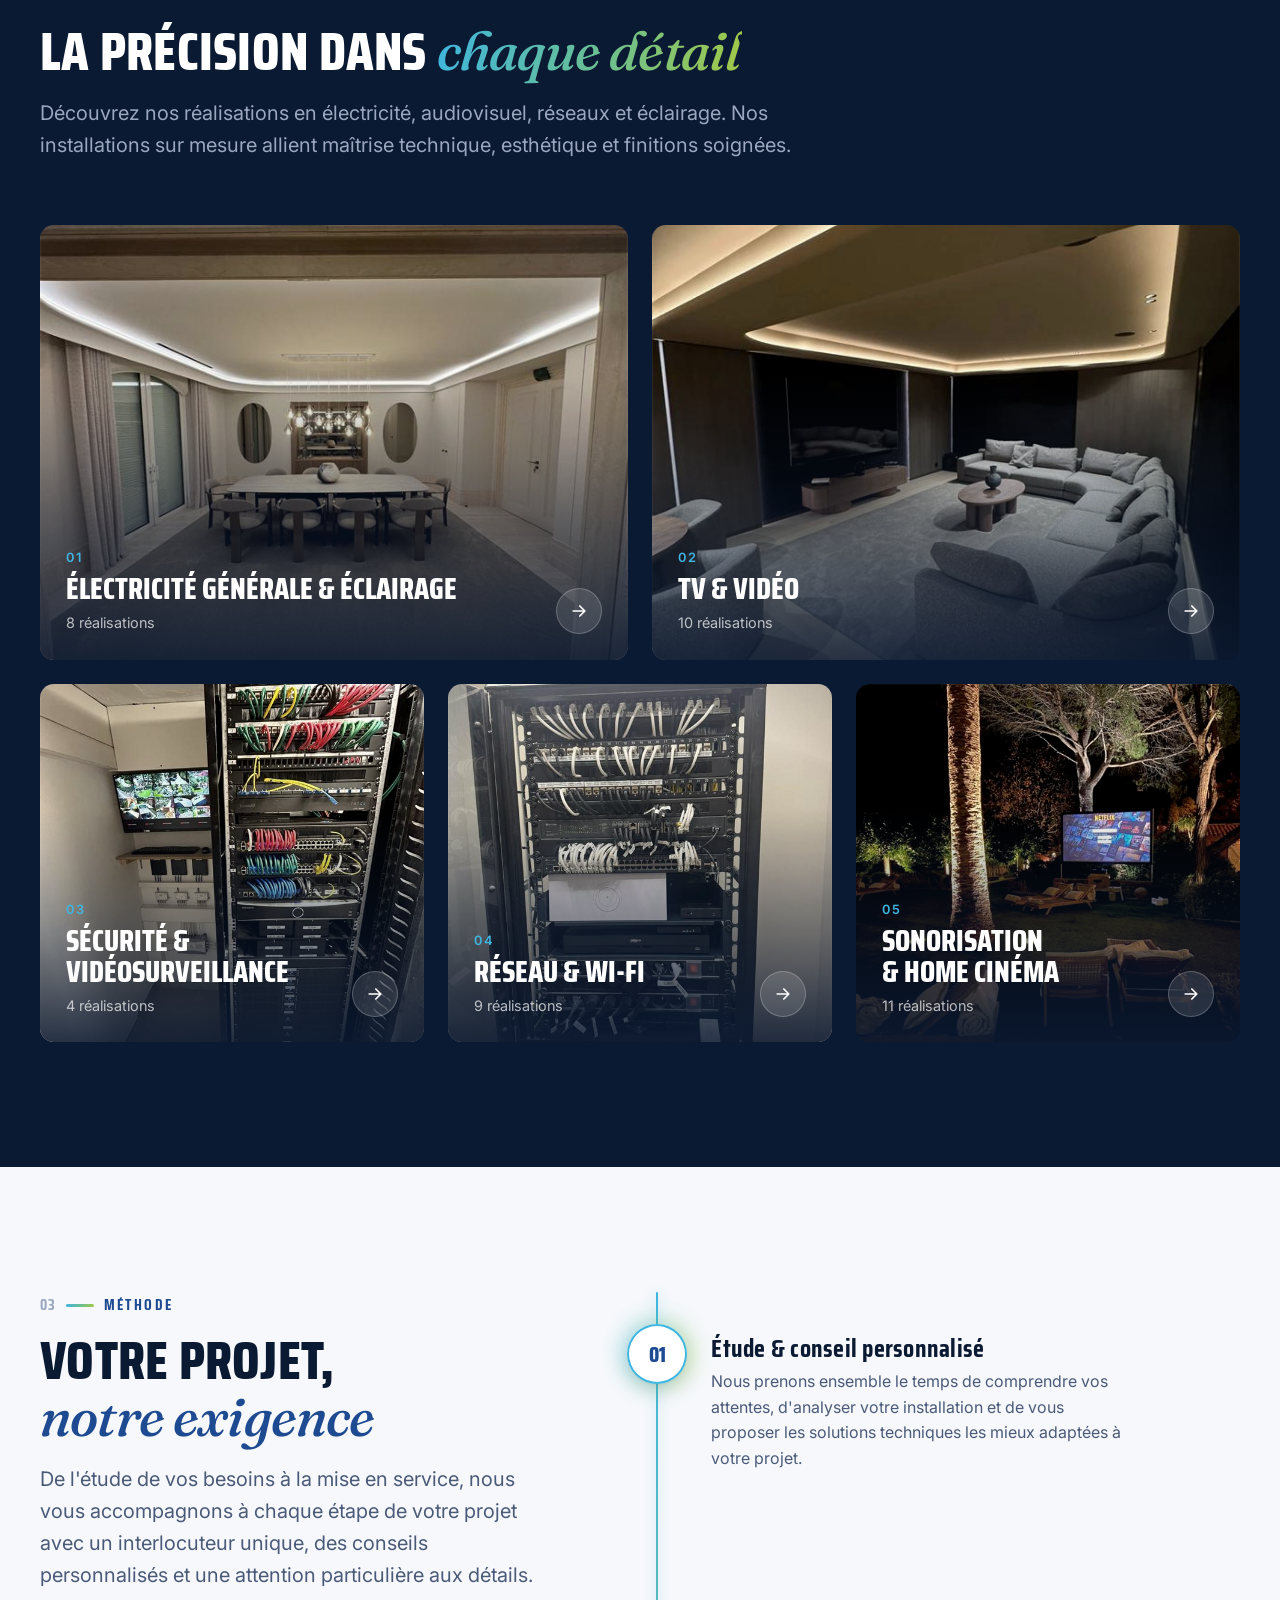
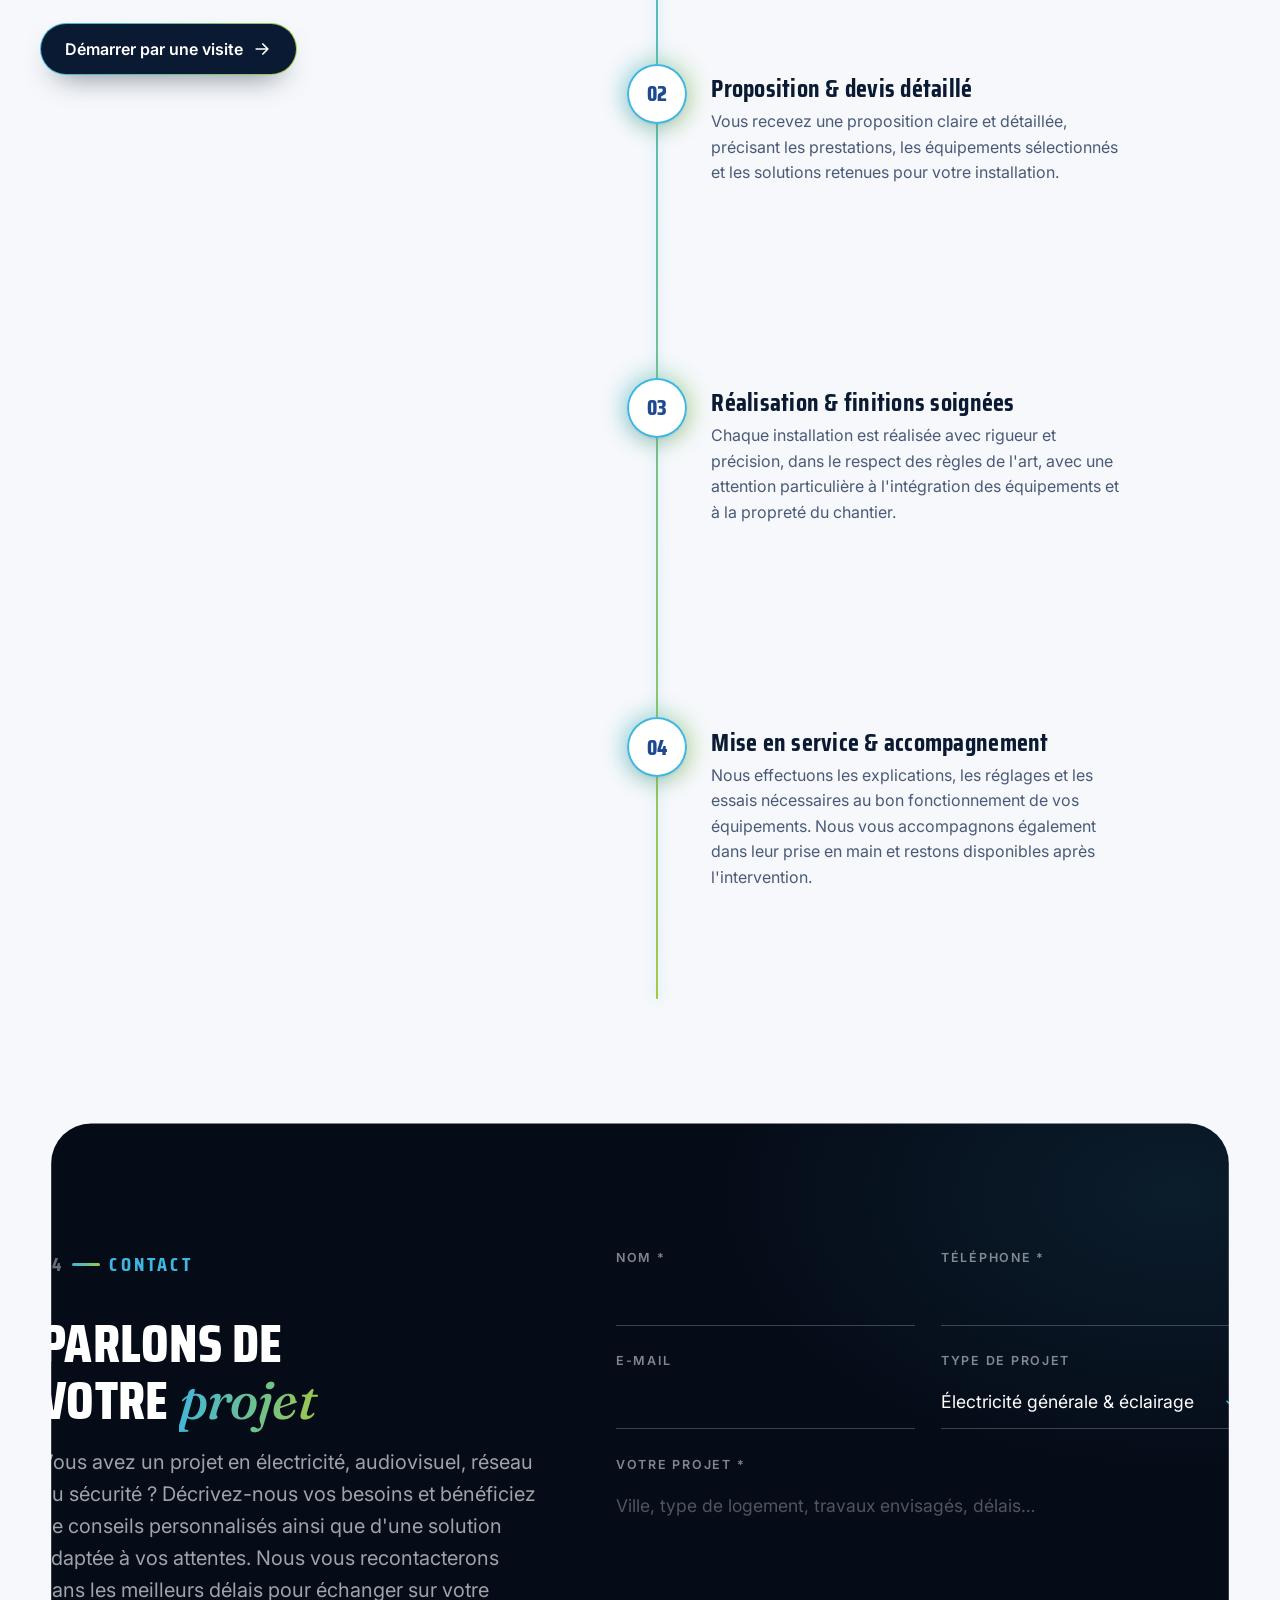
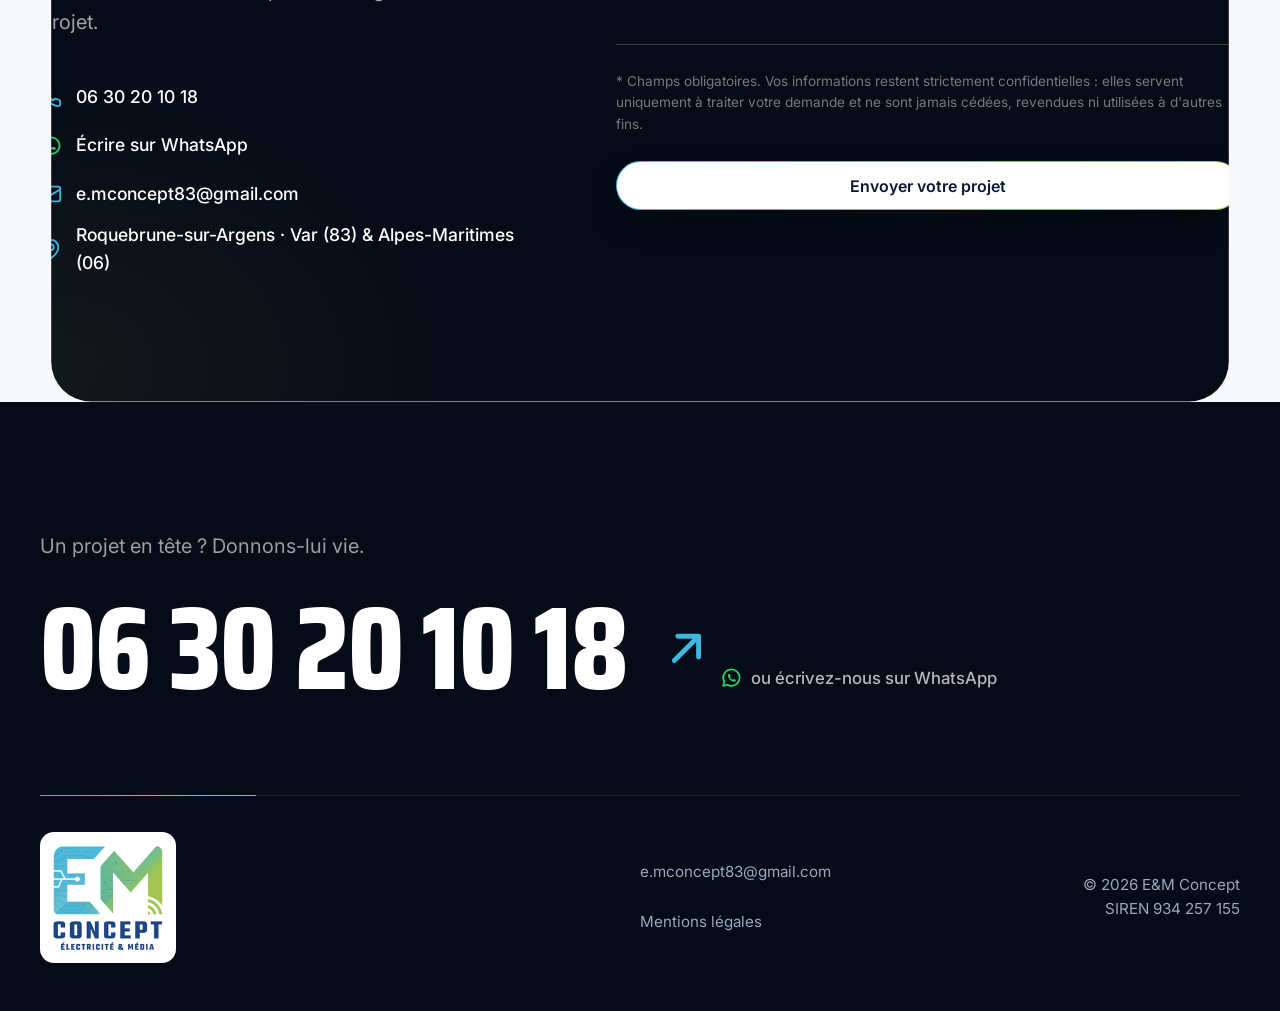
==== commit 1fb2b20d: "Réalisations : la salle à manger redevient la couverture du domaine 1 Co-Authored-By: Claude Opus 5." ====
--- a/index.html
+++ b/index.html
@@ -256,7 +256,7 @@
         <ul class="work-cats">
           <li class="work-cat is-lg reveal">
             <a href="realisations-electricite.html">
-              <img src="assets/img/bar-gorge-led-640.jpg" srcset="assets/img/bar-gorge-led-640.jpg 640w, assets/img/bar-gorge-led-1280.jpg 1280w" sizes="(max-width: 600px) 100vw, 50vw" width="640" height="480" loading="lazy" decoding="async" alt="">
+              <img src="assets/img/salle-a-manger-gorge-led-640.jpg" srcset="assets/img/salle-a-manger-gorge-led-640.jpg 640w, assets/img/salle-a-manger-gorge-led-1280.jpg 1280w" sizes="(max-width: 600px) 100vw, 50vw" width="640" height="480" loading="lazy" decoding="async" alt="">
               <span class="work-cat-body">
                 <span><span class="work-cat-num">01</span><span class="work-cat-title">Électricité générale &amp; éclairage</span><span class="work-cat-count">8 réalisations</span></span>
                 <span class="work-cat-go" aria-hidden="true"><svg class="icon"><use href="#i-arrow"/></svg></span>
